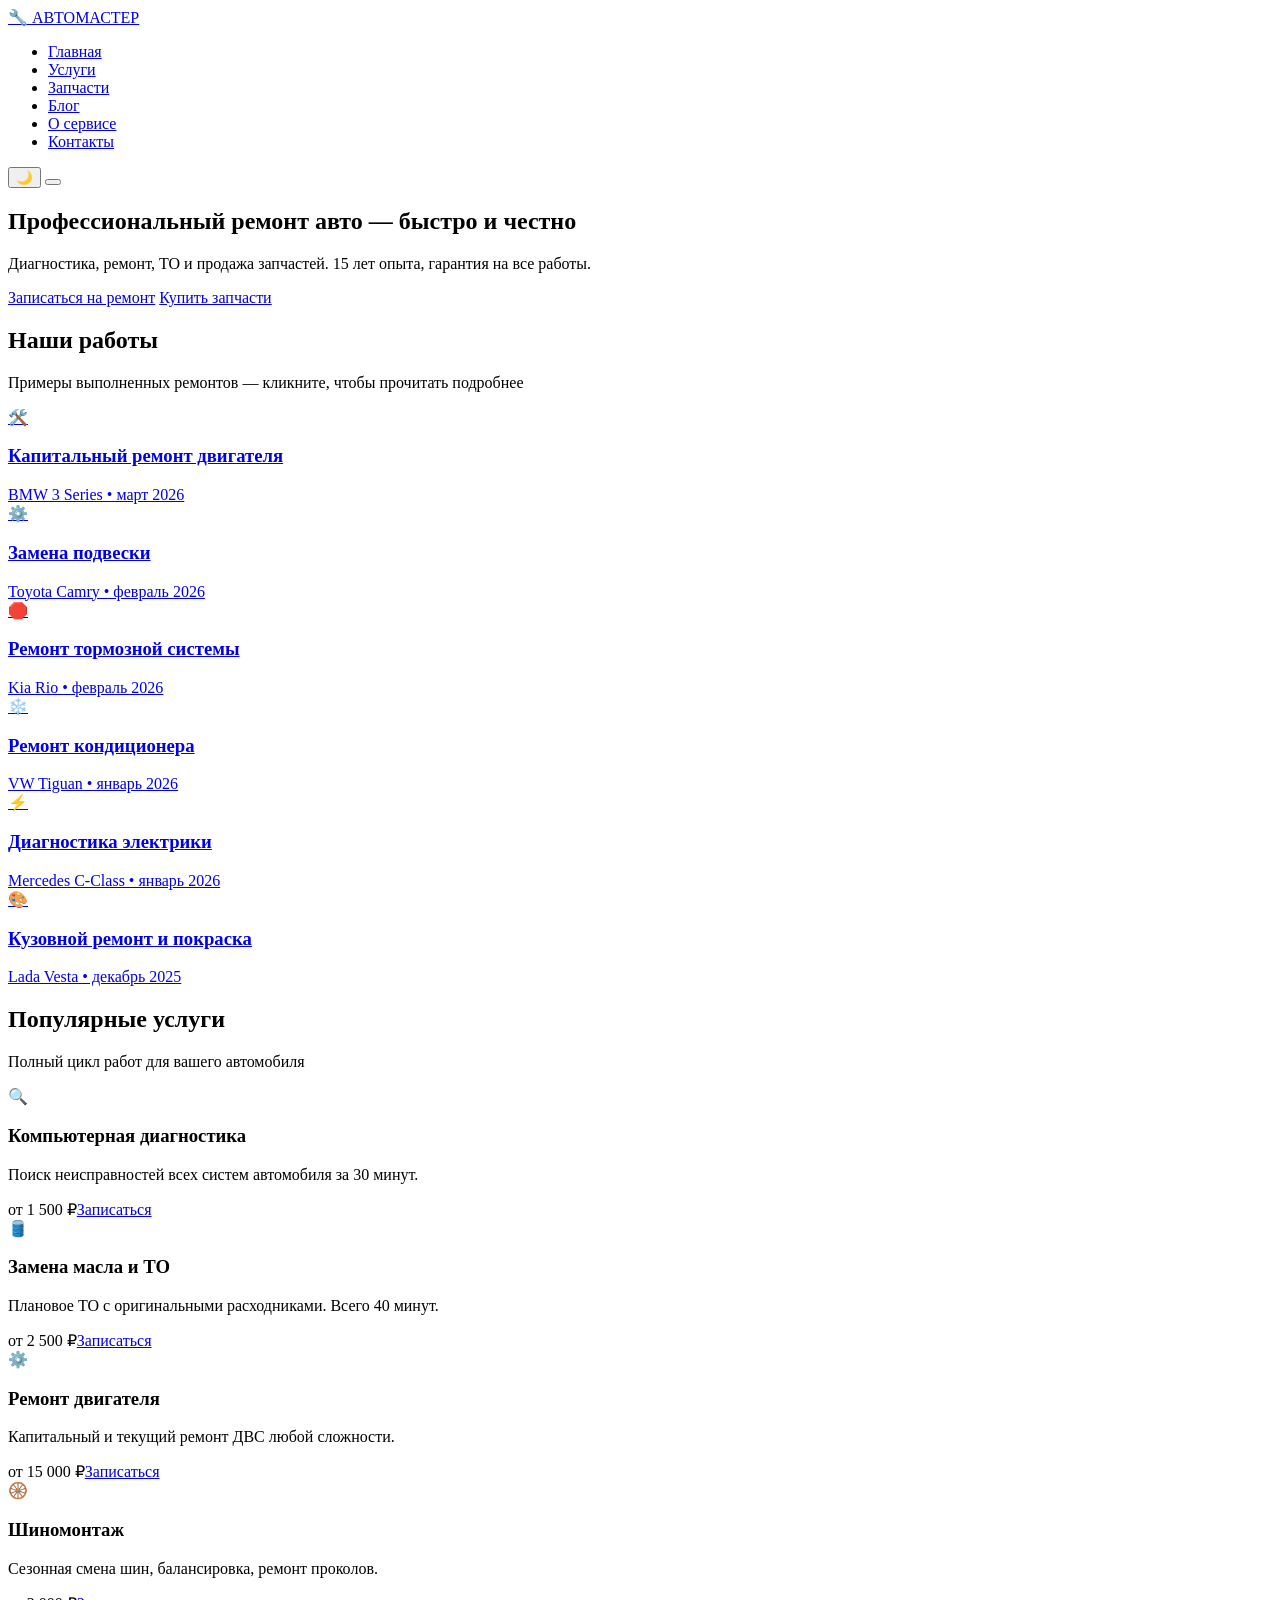
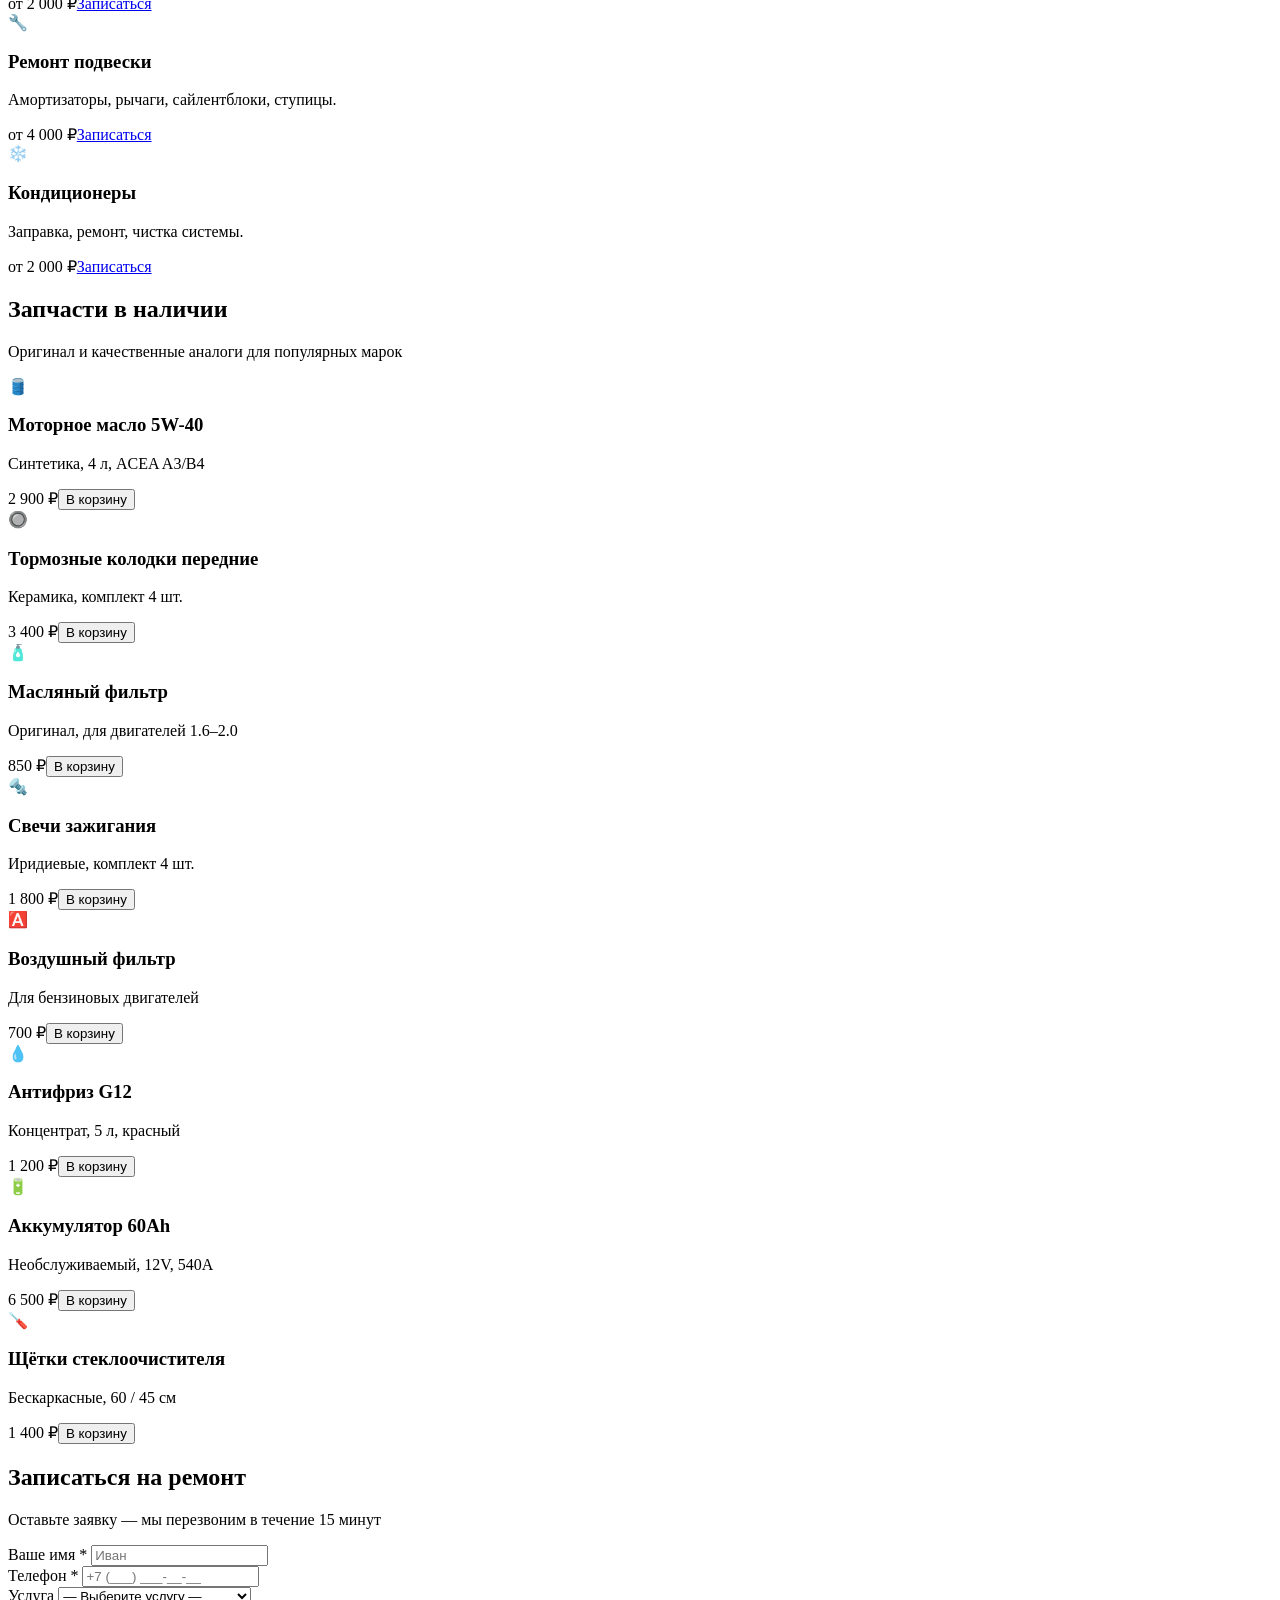
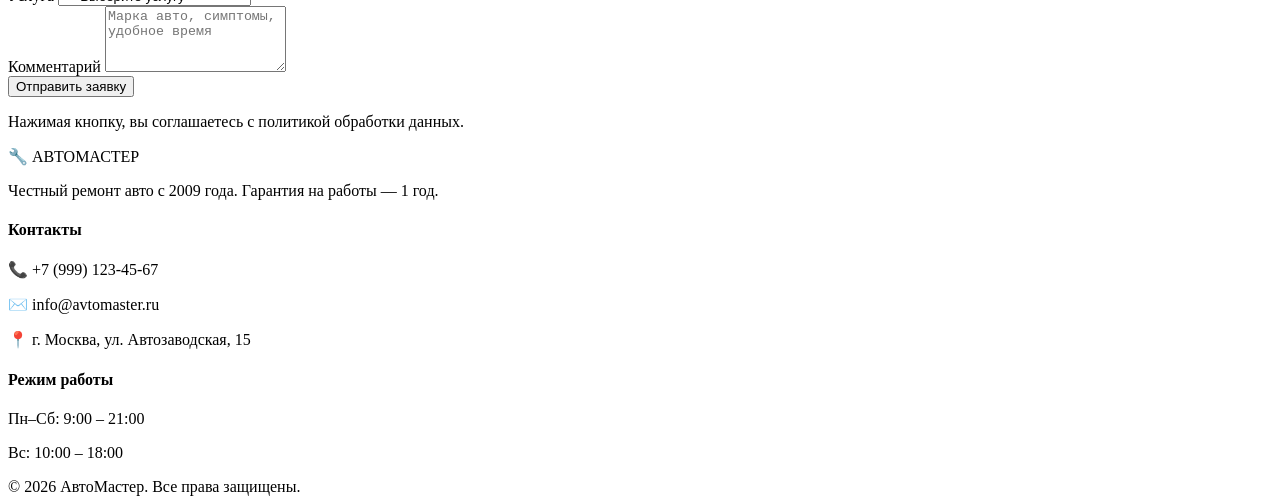
==== index.html @ fc041d82 "Update index.html" ====
<!DOCTYPE html>
<html lang="ru" data-theme="dark">
<head>
  <meta charset="UTF-8">
  <meta name="viewport" content="width=device-width, initial-scale=1.0">
  <title>АвтоМастер — ремонт, запчасти, знания</title>
  <link rel="preconnect" href="https://fonts.googleapis.com">
  <link rel="preconnect" href="https://fonts.gstatic.com" crossorigin>
  <link href="https://fonts.googleapis.com/css2?family=Manrope:wght@400;500;600;700;800&display=swap" rel="stylesheet">
  <link rel="stylesheet" href="css/style.css">
</head>
<body>

<header class="header">
  <nav class="nav container">
    <a href="index.html" class="logo">🔧 АВТО<span>МАСТЕР</span></a>
    <ul class="nav-menu" id="navMenu">
      <li><a href="index.html" class="nav-link active">Главная</a></li>
      <li><a href="#services" class="nav-link">Услуги</a></li>
      <li><a href="#products" class="nav-link">Запчасти</a></li>
      <li><a href="blog.html" class="nav-link">Блог</a></li>
      <li><a href="#about" class="nav-link">О сервисе</a></li>
      <li><a href="#booking" class="nav-link">Контакты</a></li>
    </ul>
    <div class="nav-actions">
      <button class="theme-toggle" id="themeToggle" aria-label="Переключить тему">
        <span class="theme-icon">🌙</span>
      </button>
      <button class="burger" id="burger" aria-label="Меню">
        <span></span><span></span><span></span>
      </button>
    </div>
  </nav>
</header>

<main>

  <section class="hero">
    <div class="hero-bg"></div>
    <div class="container hero-content">
      <h1>Профессиональный ремонт авто — <span>быстро и честно</span></h1>
      <p>Диагностика, ремонт, ТО и продажа запчастей. 15 лет опыта, гарантия на все работы.</p>
      <div class="hero-buttons">
        <a href="#booking" class="btn btn-primary">Записаться на ремонт</a>
        <a href="#products" class="btn btn-outline">Купить запчасти</a>
      </div>
    </div>
  </section>

  <section class="section" id="works">
    <div class="container">
      <h2 class="section-title">Наши работы</h2>
      <p class="section-sub">Примеры выполненных ремонтов — кликните, чтобы прочитать подробнее</p>
      <div class="grid grid-works">
        <a href="blog.html#work-1" class="work-card">
          <div class="img-placeholder">🛠️</div>
          <div class="work-caption"><h3>Капитальный ремонт двигателя</h3><span>BMW 3 Series • март 2026</span></div>
        </a>
        <a href="blog.html#work-2" class="work-card">
          <div class="img-placeholder">⚙️</div>
          <div class="work-caption"><h3>Замена подвески</h3><span>Toyota Camry • февраль 2026</span></div>
        </a>
        <a href="blog.html#work-3" class="work-card">
          <div class="img-placeholder">🛑</div>
          <div class="work-caption"><h3>Ремонт тормозной системы</h3><span>Kia Rio • февраль 2026</span></div>
        </a>
        <a href="blog.html#work-4" class="work-card">
          <div class="img-placeholder">❄️</div>
          <div class="work-caption"><h3>Ремонт кондиционера</h3><span>VW Tiguan • январь 2026</span></div>
        </a>
        <a href="blog.html#work-5" class="work-card">
          <div class="img-placeholder">⚡</div>
          <div class="work-caption"><h3>Диагностика электрики</h3><span>Mercedes C-Class • январь 2026</span></div>
        </a>
        <a href="blog.html#work-6" class="work-card">
          <div class="img-placeholder">🎨</div>
          <div class="work-caption"><h3>Кузовной ремонт и покраска</h3><span>Lada Vesta • декабрь 2025</span></div>
        </a>
      </div>
    </div>
  </section>

  <section class="section section-alt" id="services">
    <div class="container">
      <h2 class="section-title">Популярные услуги</h2>
      <p class="section-sub">Полный цикл работ для вашего автомобиля</p>
      <div class="grid grid-services">
        <div class="service-card">
          <div class="img-placeholder small">🔍</div>
          <h3>Компьютерная диагностика</h3>
          <p>Поиск неисправностей всех систем автомобиля за 30 минут.</p>
          <div class="service-footer"><span class="price">от 1 500 ₽</span><a href="#booking" class="btn btn-small">Записаться</a></div>
        </div>
        <div class="service-card">
          <div class="img-placeholder small">🛢️</div>
          <h3>Замена масла и ТО</h3>
          <p>Плановое ТО с оригинальными расходниками. Всего 40 минут.</p>
          <div class="service-footer"><span class="price">от 2 500 ₽</span><a href="#booking" class="btn btn-small">Записаться</a></div>
        </div>
        <div class="service-card">
          <div class="img-placeholder small">⚙️</div>
          <h3>Ремонт двигателя</h3>
          <p>Капитальный и текущий ремонт ДВС любой сложности.</p>
          <div class="service-footer"><span class="price">от 15 000 ₽</span><a href="#booking" class="btn btn-small">Записаться</a></div>
        </div>
        <div class="service-card">
          <div class="img-placeholder small">🛞</div>
          <h3>Шиномонтаж</h3>
          <p>Сезонная смена шин, балансировка, ремонт проколов.</p>
          <div class="service-footer"><span class="price">от 2 000 ₽</span><a href="#booking" class="btn btn-small">Записаться</a></div>
        </div>
        <div class="service-card">
          <div class="img-placeholder small">🔧</div>
          <h3>Ремонт подвески</h3>
          <p>Амортизаторы, рычаги, сайлентблоки, ступицы.</p>
          <div class="service-footer"><span class="price">от 4 000 ₽</span><a href="#booking" class="btn btn-small">Записаться</a></div>
        </div>
        <div class="service-card">
          <div class="img-placeholder small">❄️</div>
          <h3>Кондиционеры</h3>
          <p>Заправка, ремонт, чистка системы.</p>
          <div class="service-footer"><span class="price">от 2 000 ₽</span><a href="#booking" class="btn btn-small">Записаться</a></div>
        </div>
      </div>
    </div>
  </section>

  <section class="section" id="products">
    <div class="container">
      <h2 class="section-title">Запчасти в наличии</h2>
      <p class="section-sub">Оригинал и качественные аналоги для популярных марок</p>
      <div class="grid grid-products">
        <div class="product-card">
          <div class="img-placeholder">🛢️</div>
          <div class="product-body">
            <h3>Моторное масло 5W-40</h3>
            <p class="product-desc">Синтетика, 4 л, ACEA A3/B4</p>
            <div class="product-footer"><span class="price">2 900 ₽</span><button class="btn btn-small js-add-to-cart">В корзину</button></div>
          </div>
        </div>
        <div class="product-card">
          <div class="img-placeholder">🔘</div>
          <div class="product-body">
            <h3>Тормозные колодки передние</h3>
            <p class="product-desc">Керамика, комплект 4 шт.</p>
            <div class="product-footer"><span class="price">3 400 ₽</span><button class="btn btn-small js-add-to-cart">В корзину</button></div>
          </div>
        </div>
        <div class="product-card">
          <div class="img-placeholder">🧴</div>
          <div class="product-body">
            <h3>Масляный фильтр</h3>
            <p class="product-desc">Оригинал, для двигателей 1.6–2.0</p>
            <div class="product-footer"><span class="price">850 ₽</span><button class="btn btn-small js-add-to-cart">В корзину</button></div>
          </div>
        </div>
        <div class="product-card">
          <div class="img-placeholder">🔩</div>
          <div class="product-body">
            <h3>Свечи зажигания</h3>
            <p class="product-desc">Иридиевые, комплект 4 шт.</p>
            <div class="product-footer"><span class="price">1 800 ₽</span><button class="btn btn-small js-add-to-cart">В корзину</button></div>
          </div>
        </div>
        <div class="product-card">
          <div class="img-placeholder">🅰️</div>
          <div class="product-body">
            <h3>Воздушный фильтр</h3>
            <p class="product-desc">Для бензиновых двигателей</p>
            <div class="product-footer"><span class="price">700 ₽</span><button class="btn btn-small js-add-to-cart">В корзину</button></div>
          </div>
        </div>
        <div class="product-card">
          <div class="img-placeholder">💧</div>
          <div class="product-body">
            <h3>Антифриз G12</h3>
            <p class="product-desc">Концентрат, 5 л, красный</p>
            <div class="product-footer"><span class="price">1 200 ₽</span><button class="btn btn-small js-add-to-cart">В корзину</button></div>
          </div>
        </div>
        <div class="product-card">
          <div class="img-placeholder">🔋</div>
          <div class="product-body">
            <h3>Аккумулятор 60Ah</h3>
            <p class="product-desc">Необслуживаемый, 12V, 540A</p>
            <div class="product-footer"><span class="price">6 500 ₽</span><button class="btn btn-small js-add-to-cart">В корзину</button></div>
          </div>
        </div>
        <div class="product-card">
          <div class="img-placeholder">🪛</div>
          <div class="product-body">
            <h3>Щётки стеклоочистителя</h3>
            <p class="product-desc">Бескаркасные, 60 / 45 см</p>
            <div class="product-footer"><span class="price">1 400 ₽</span><button class="btn btn-small js-add-to-cart">В корзину</button></div>
          </div>
        </div>
      </div>
    </div>
  </section>

  <section class="section section-alt" id="booking">
    <div class="container container-narrow">
      <h2 class="section-title">Записаться на ремонт</h2>
      <p class="section-sub">Оставьте заявку — мы перезвоним в течение 15 минут</p>
      <form class="contact-form" id="bookingForm" novalidate>
        <div class="form-row">
          <div class="form-group">
            <label for="name">Ваше имя *</label>
            <input type="text" id="name" name="name" placeholder="Иван" required>
          </div>
          <div class="form-group">
            <label for="phone">Телефон *</label>
            <input type="tel" id="phone" name="phone" placeholder="+7 (___) ___-__-__" required>
          </div>
        </div>
        <div class="form-group">
          <label for="service">Услуга</label>
          <select id="service" name="service">
            <option value="">— Выберите услугу —</option>
            <option>Компьютерная диагностика</option>
            <option>Замена масла и ТО</option>
            <option>Ремонт двигателя</option>
            <option>Ремонт подвески</option>
            <option>Шиномонтаж</option>
            <option>Другое</option>
          </select>
        </div>
        <div class="form-group">
          <label for="comment">Комментарий</label>
          <textarea id="comment" name="comment" rows="4" placeholder="Марка авто, симптомы, удобное время"></textarea>
        </div>
        <button type="submit" class="btn btn-primary btn-block">Отправить заявку</button>
        <p class="form-note">Нажимая кнопку, вы соглашаетесь с политикой обработки данных.</p>
      </form>
    </div>
  </section>

</main>

<footer class="footer">
  <div class="container footer-grid">
    <div>
      <div class="logo">🔧 АВТО<span>МАСТЕР</span></div>
      <p class="footer-text">Честный ремонт авто с 2009 года. Гарантия на работы — 1 год.</p>
    </div>
    <div>
      <h4>Контакты</h4>
      <p>📞 +7 (999) 123-45-67</p>
      <p>✉️ info@avtomaster.ru</p>
      <p>📍 г. Москва, ул. Автозаводская, 15</p>
    </div>
    <div>
      <h4>Режим работы</h4>
      <p>Пн–Сб: 9:00 – 21:00</p>
      <p>Вс: 10:00 – 18:00</p>
    </div>
  </div>
  <div class="footer-bottom">© 2026 АвтоМастер. Все права защищены.</div>
</footer>

<script src="js/script.js"></script>
</body>
</html>
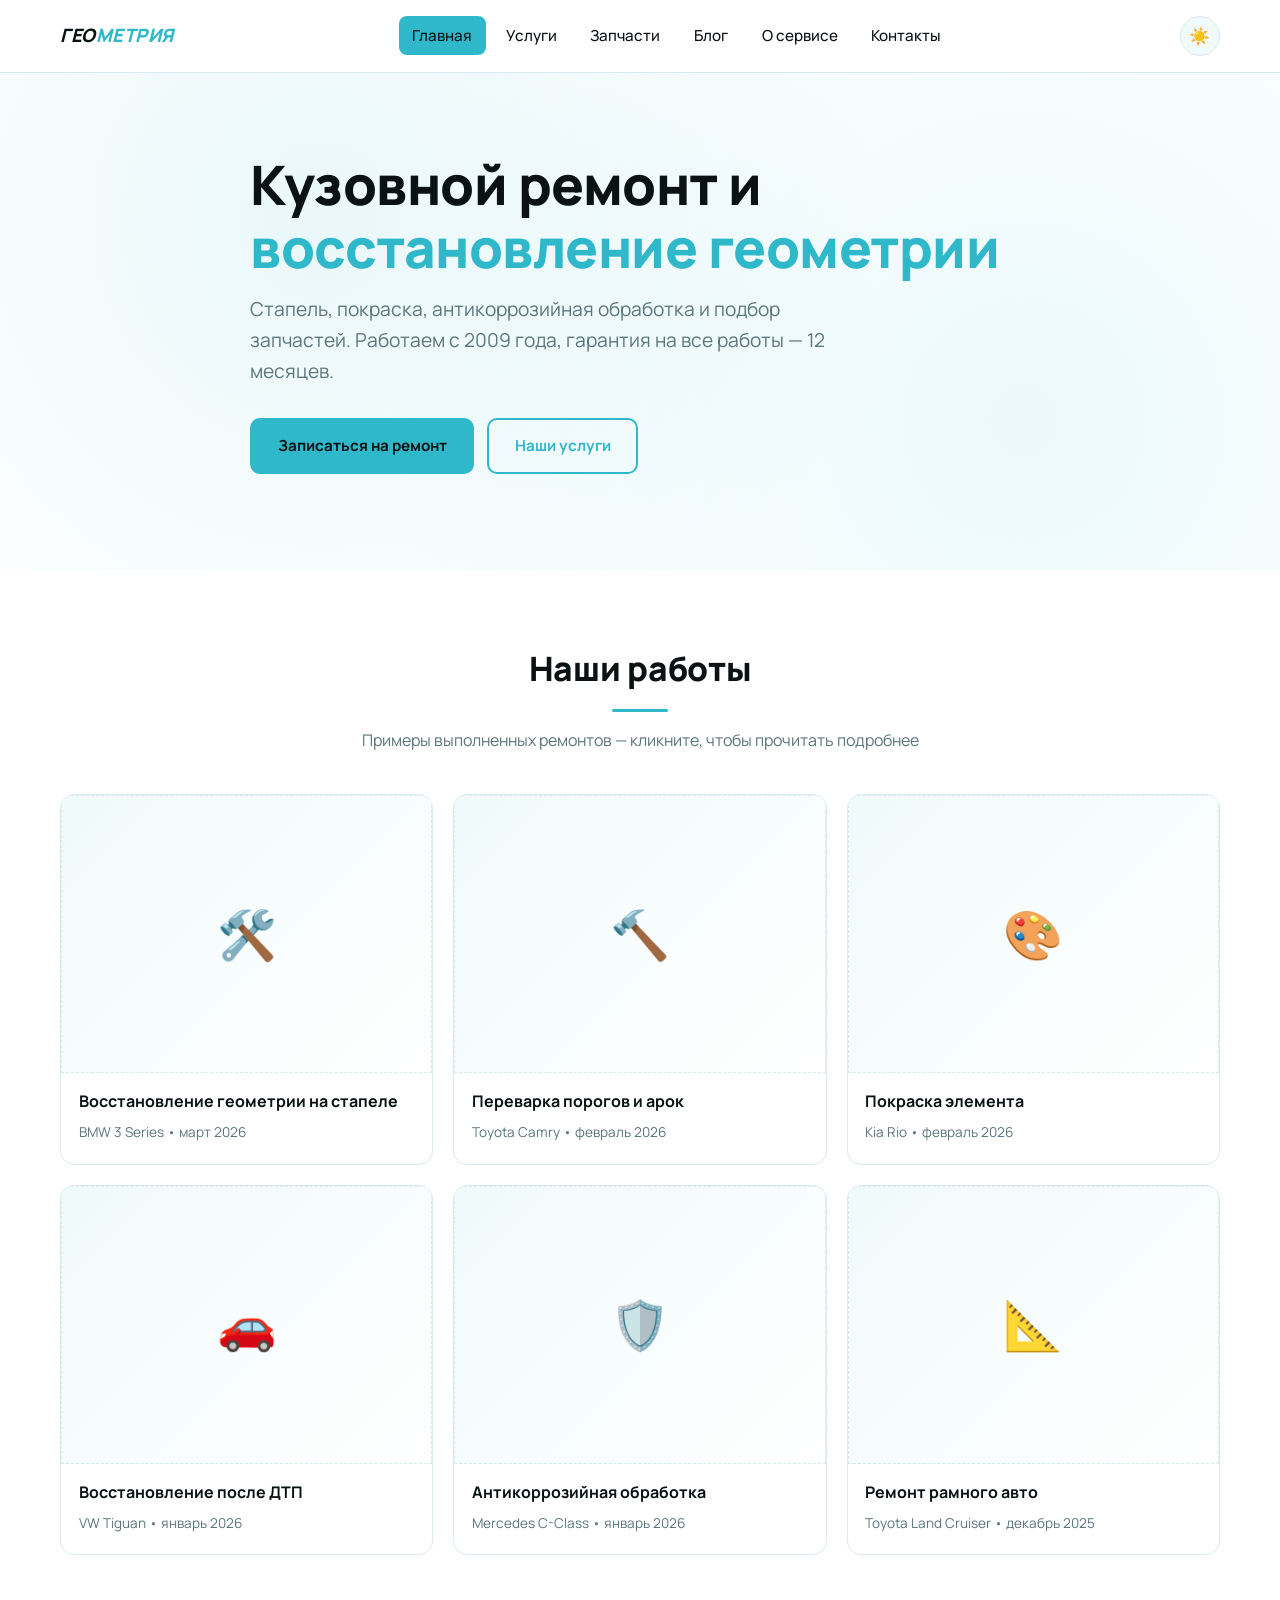
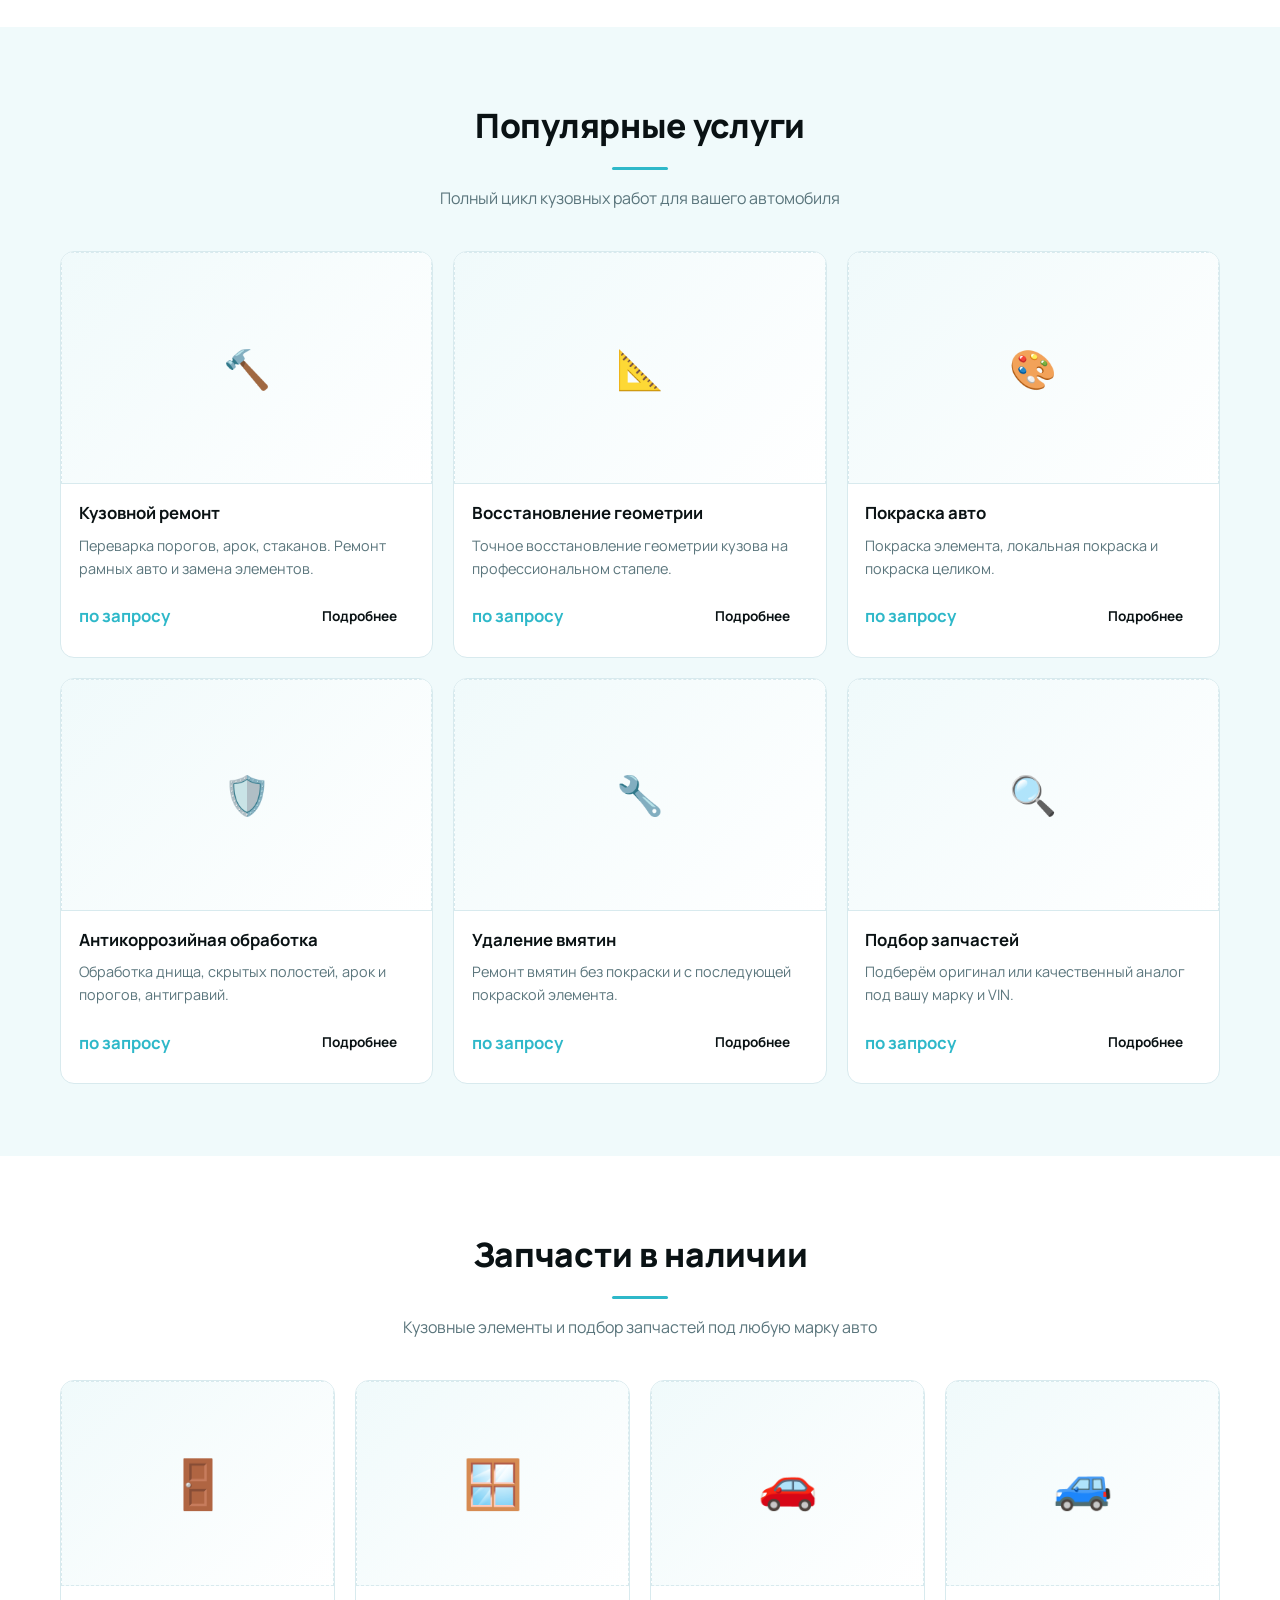
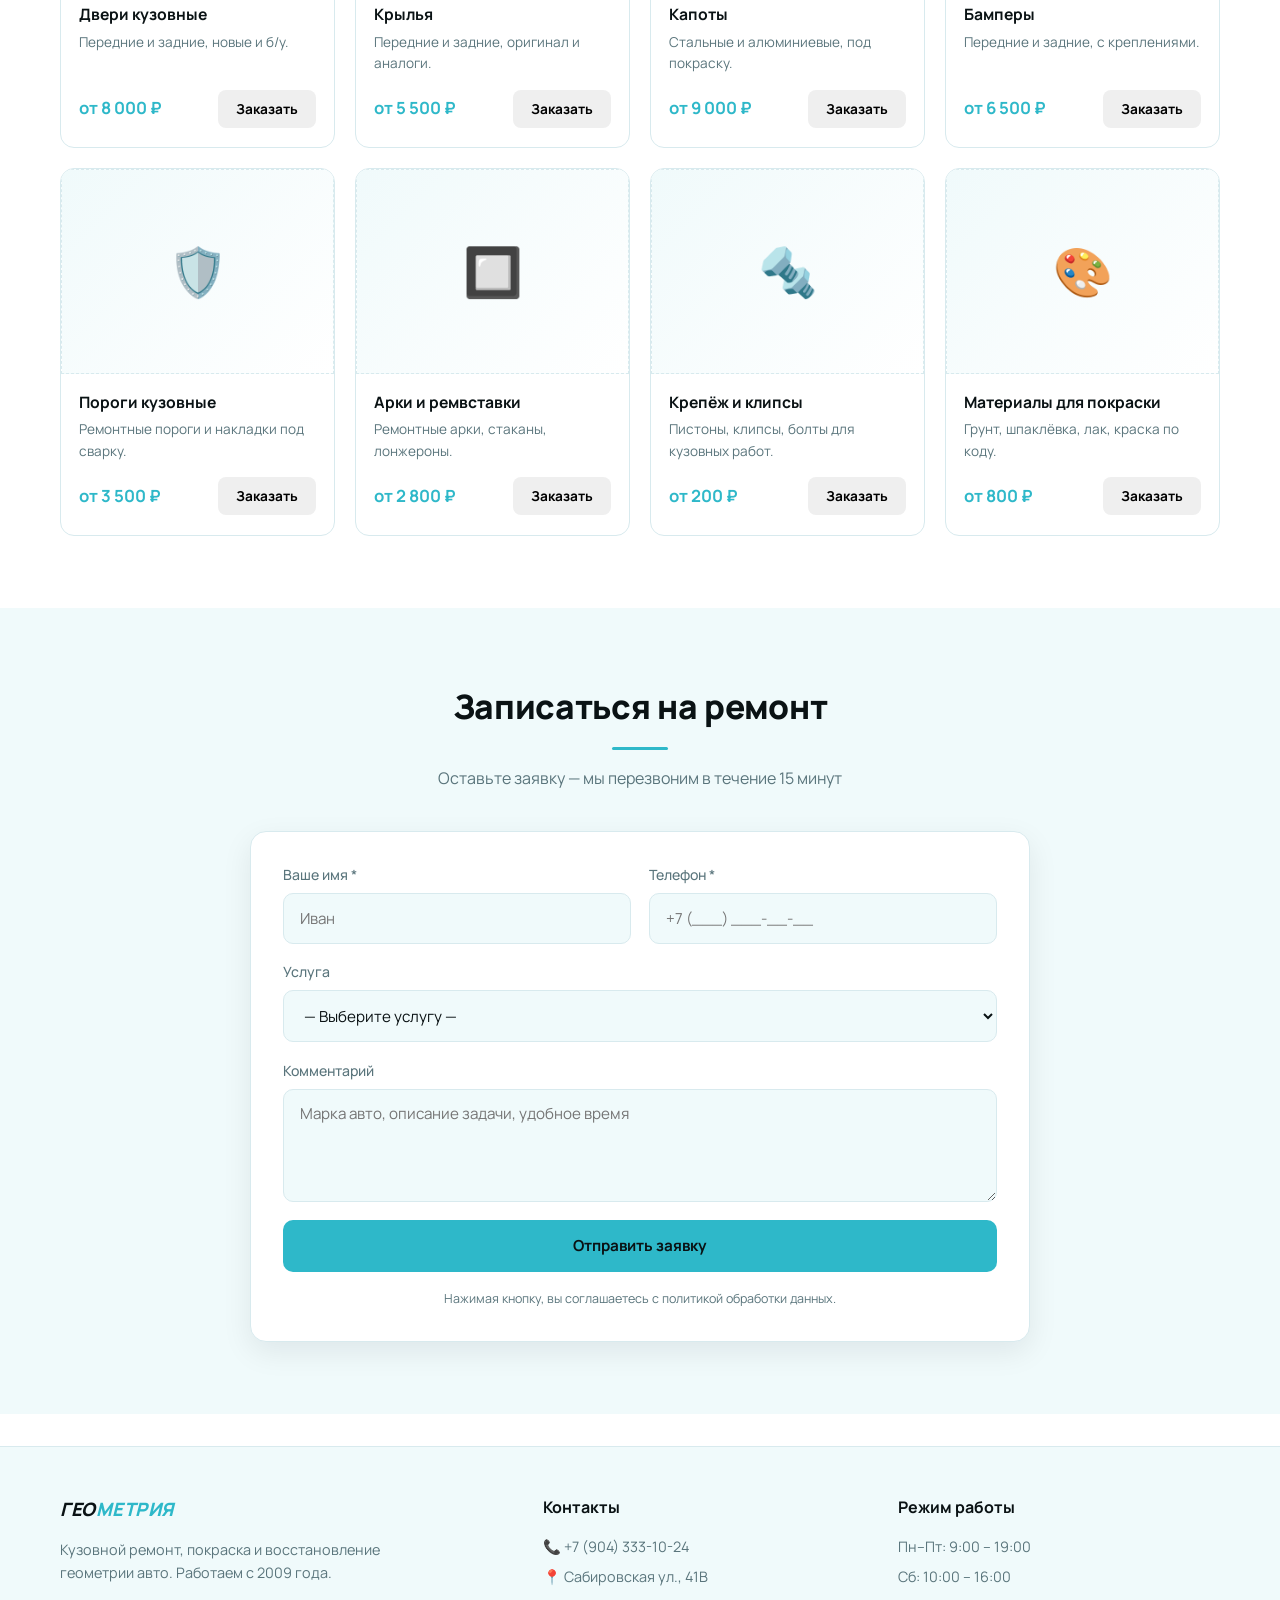
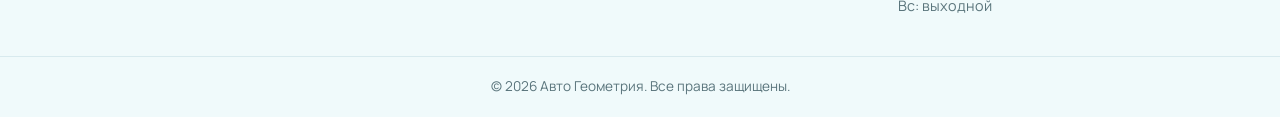
==== commit 8e8284a2: "Update index.html" ====
--- a/index.html
+++ b/index.html
@@ -1,34 +1,30 @@
 <!DOCTYPE html>
 <html lang="ru" data-theme="dark">
 <head>
-  <meta charset="UTF-8">
-  <meta name="viewport" content="width=device-width, initial-scale=1.0">
-  <title>АвтоМастер — ремонт, запчасти, знания</title>
-  <link rel="preconnect" href="https://fonts.googleapis.com">
-  <link rel="preconnect" href="https://fonts.gstatic.com" crossorigin>
-  <link href="https://fonts.googleapis.com/css2?family=Manrope:wght@400;500;600;700;800&display=swap" rel="stylesheet">
-  <link rel="stylesheet" href="css/style.css">
+<meta charset="UTF-8">
+<meta name="viewport" content="width=device-width, initial-scale=1.0">
+<title>Авто Геометрия — кузовной ремонт и покраска авто</title>
+<link rel="preconnect" href="https://fonts.googleapis.com">
+<link rel="preconnect" href="https://fonts.gstatic.com" crossorigin>
+<link href="https://fonts.googleapis.com/css2?family=Manrope:wght@400;500;600;700;800&display=swap" rel="stylesheet">
+<link rel="stylesheet" href="css/style.css">
 </head>
 <body>
 
 <header class="header">
   <nav class="nav container">
-    <a href="index.html" class="logo">🔧 АВТО<span>МАСТЕР</span></a>
+    <a href="index.html" class="logo">ГЕО<span>МЕТРИЯ</span></a>
     <ul class="nav-menu" id="navMenu">
       <li><a href="index.html" class="nav-link active">Главная</a></li>
-      <li><a href="#services" class="nav-link">Услуги</a></li>
-      <li><a href="#products" class="nav-link">Запчасти</a></li>
+      <li><a href="services.html" class="nav-link">Услуги</a></li>
+      <li><a href="parts.html" class="nav-link">Запчасти</a></li>
       <li><a href="blog.html" class="nav-link">Блог</a></li>
-      <li><a href="#about" class="nav-link">О сервисе</a></li>
-      <li><a href="#booking" class="nav-link">Контакты</a></li>
+      <li><a href="about.html" class="nav-link">О сервисе</a></li>
+      <li><a href="contacts.html" class="nav-link">Контакты</a></li>
     </ul>
     <div class="nav-actions">
-      <button class="theme-toggle" id="themeToggle" aria-label="Переключить тему">
-        <span class="theme-icon">🌙</span>
-      </button>
-      <button class="burger" id="burger" aria-label="Меню">
-        <span></span><span></span><span></span>
-      </button>
+      <button class="theme-toggle" id="themeToggle" aria-label="Переключить тему"><span class="theme-icon">🌙</span></button>
+      <button class="burger" id="burger" aria-label="Меню"><span></span><span></span><span></span></button>
     </div>
   </nav>
 </header>
@@ -38,11 +34,11 @@
   <section class="hero">
     <div class="hero-bg"></div>
     <div class="container hero-content">
-      <h1>Профессиональный ремонт авто — <span>быстро и честно</span></h1>
-      <p>Диагностика, ремонт, ТО и продажа запчастей. 15 лет опыта, гарантия на все работы.</p>
+      <h1>Кузовной ремонт и <span>восстановление геометрии</span></h1>
+      <p>Стапель, покраска, антикоррозийная обработка и подбор запчастей. Работаем с 2009 года, гарантия на все работы — 12 месяцев.</p>
       <div class="hero-buttons">
-        <a href="#booking" class="btn btn-primary">Записаться на ремонт</a>
-        <a href="#products" class="btn btn-outline">Купить запчасти</a>
+        <a href="contacts.html" class="btn btn-primary">Записаться на ремонт</a>
+        <a href="services.html" class="btn btn-outline">Наши услуги</a>
       </div>
     </div>
   </section>
@@ -54,27 +50,27 @@
       <div class="grid grid-works">
         <a href="blog.html#work-1" class="work-card">
           <div class="img-placeholder">🛠️</div>
-          <div class="work-caption"><h3>Капитальный ремонт двигателя</h3><span>BMW 3 Series • март 2026</span></div>
+          <div class="work-caption"><h3>Восстановление геометрии на стапеле</h3><span>BMW 3 Series • март 2026</span></div>
         </a>
         <a href="blog.html#work-2" class="work-card">
-          <div class="img-placeholder">⚙️</div>
-          <div class="work-caption"><h3>Замена подвески</h3><span>Toyota Camry • февраль 2026</span></div>
+          <div class="img-placeholder">🔨</div>
+          <div class="work-caption"><h3>Переварка порогов и арок</h3><span>Toyota Camry • февраль 2026</span></div>
         </a>
         <a href="blog.html#work-3" class="work-card">
-          <div class="img-placeholder">🛑</div>
-          <div class="work-caption"><h3>Ремонт тормозной системы</h3><span>Kia Rio • февраль 2026</span></div>
+          <div class="img-placeholder">🎨</div>
+          <div class="work-caption"><h3>Покраска элемента</h3><span>Kia Rio • февраль 2026</span></div>
         </a>
         <a href="blog.html#work-4" class="work-card">
-          <div class="img-placeholder">❄️</div>
-          <div class="work-caption"><h3>Ремонт кондиционера</h3><span>VW Tiguan • январь 2026</span></div>
+          <div class="img-placeholder">🚗</div>
+          <div class="work-caption"><h3>Восстановление после ДТП</h3><span>VW Tiguan • январь 2026</span></div>
         </a>
         <a href="blog.html#work-5" class="work-card">
-          <div class="img-placeholder">⚡</div>
-          <div class="work-caption"><h3>Диагностика электрики</h3><span>Mercedes C-Class • январь 2026</span></div>
+          <div class="img-placeholder">🛡️</div>
+          <div class="work-caption"><h3>Антикоррозийная обработка</h3><span>Mercedes C-Class • январь 2026</span></div>
         </a>
         <a href="blog.html#work-6" class="work-card">
-          <div class="img-placeholder">🎨</div>
-          <div class="work-caption"><h3>Кузовной ремонт и покраска</h3><span>Lada Vesta • декабрь 2025</span></div>
+          <div class="img-placeholder">📐</div>
+          <div class="work-caption"><h3>Ремонт рамного авто</h3><span>Toyota Land Cruiser • декабрь 2025</span></div>
         </a>
       </div>
     </div>
@@ -83,43 +79,43 @@
   <section class="section section-alt" id="services">
     <div class="container">
       <h2 class="section-title">Популярные услуги</h2>
-      <p class="section-sub">Полный цикл работ для вашего автомобиля</p>
+      <p class="section-sub">Полный цикл кузовных работ для вашего автомобиля</p>
       <div class="grid grid-services">
         <div class="service-card">
+          <div class="img-placeholder small">🔨</div>
+          <h3>Кузовной ремонт</h3>
+          <p>Переварка порогов, арок, стаканов. Ремонт рамных авто и замена элементов.</p>
+          <div class="service-footer"><span class="price">по запросу</span><a href="services.html" class="btn btn-small">Подробнее</a></div>
+        </div>
+        <div class="service-card">
+          <div class="img-placeholder small">📐</div>
+          <h3>Восстановление геометрии</h3>
+          <p>Точное восстановление геометрии кузова на профессиональном стапеле.</p>
+          <div class="service-footer"><span class="price">по запросу</span><a href="services.html" class="btn btn-small">Подробнее</a></div>
+        </div>
+        <div class="service-card">
+          <div class="img-placeholder small">🎨</div>
+          <h3>Покраска авто</h3>
+          <p>Покраска элемента, локальная покраска и покраска целиком.</p>
+          <div class="service-footer"><span class="price">по запросу</span><a href="services.html" class="btn btn-small">Подробнее</a></div>
+        </div>
+        <div class="service-card">
+          <div class="img-placeholder small">🛡️</div>
+          <h3>Антикоррозийная обработка</h3>
+          <p>Обработка днища, скрытых полостей, арок и порогов, антигравий.</p>
+          <div class="service-footer"><span class="price">по запросу</span><a href="services.html" class="btn btn-small">Подробнее</a></div>
+        </div>
+        <div class="service-card">
+          <div class="img-placeholder small">🔧</div>
+          <h3>Удаление вмятин</h3>
+          <p>Ремонт вмятин без покраски и с последующей покраской элемента.</p>
+          <div class="service-footer"><span class="price">по запросу</span><a href="services.html" class="btn btn-small">Подробнее</a></div>
+        </div>
+        <div class="service-card">
           <div class="img-placeholder small">🔍</div>
-          <h3>Компьютерная диагностика</h3>
-          <p>Поиск неисправностей всех систем автомобиля за 30 минут.</p>
-          <div class="service-footer"><span class="price">от 1 500 ₽</span><a href="#booking" class="btn btn-small">Записаться</a></div>
-        </div>
-        <div class="service-card">
-          <div class="img-placeholder small">🛢️</div>
-          <h3>Замена масла и ТО</h3>
-          <p>Плановое ТО с оригинальными расходниками. Всего 40 минут.</p>
-          <div class="service-footer"><span class="price">от 2 500 ₽</span><a href="#booking" class="btn btn-small">Записаться</a></div>
-        </div>
-        <div class="service-card">
-          <div class="img-placeholder small">⚙️</div>
-          <h3>Ремонт двигателя</h3>
-          <p>Капитальный и текущий ремонт ДВС любой сложности.</p>
-          <div class="service-footer"><span class="price">от 15 000 ₽</span><a href="#booking" class="btn btn-small">Записаться</a></div>
-        </div>
-        <div class="service-card">
-          <div class="img-placeholder small">🛞</div>
-          <h3>Шиномонтаж</h3>
-          <p>Сезонная смена шин, балансировка, ремонт проколов.</p>
-          <div class="service-footer"><span class="price">от 2 000 ₽</span><a href="#booking" class="btn btn-small">Записаться</a></div>
-        </div>
-        <div class="service-card">
-          <div class="img-placeholder small">🔧</div>
-          <h3>Ремонт подвески</h3>
-          <p>Амортизаторы, рычаги, сайлентблоки, ступицы.</p>
-          <div class="service-footer"><span class="price">от 4 000 ₽</span><a href="#booking" class="btn btn-small">Записаться</a></div>
-        </div>
-        <div class="service-card">
-          <div class="img-placeholder small">❄️</div>
-          <h3>Кондиционеры</h3>
-          <p>Заправка, ремонт, чистка системы.</p>
-          <div class="service-footer"><span class="price">от 2 000 ₽</span><a href="#booking" class="btn btn-small">Записаться</a></div>
+          <h3>Подбор запчастей</h3>
+          <p>Подберём оригинал или качественный аналог под вашу марку и VIN.</p>
+          <div class="service-footer"><span class="price">по запросу</span><a href="parts.html" class="btn btn-small">Подробнее</a></div>
         </div>
       </div>
     </div>
@@ -128,70 +124,70 @@
   <section class="section" id="products">
     <div class="container">
       <h2 class="section-title">Запчасти в наличии</h2>
-      <p class="section-sub">Оригинал и качественные аналоги для популярных марок</p>
+      <p class="section-sub">Кузовные элементы и подбор запчастей под любую марку авто</p>
       <div class="grid grid-products">
         <div class="product-card">
-          <div class="img-placeholder">🛢️</div>
-          <div class="product-body">
-            <h3>Моторное масло 5W-40</h3>
-            <p class="product-desc">Синтетика, 4 л, ACEA A3/B4</p>
-            <div class="product-footer"><span class="price">2 900 ₽</span><button class="btn btn-small js-add-to-cart">В корзину</button></div>
-          </div>
-        </div>
-        <div class="product-card">
-          <div class="img-placeholder">🔘</div>
-          <div class="product-body">
-            <h3>Тормозные колодки передние</h3>
-            <p class="product-desc">Керамика, комплект 4 шт.</p>
-            <div class="product-footer"><span class="price">3 400 ₽</span><button class="btn btn-small js-add-to-cart">В корзину</button></div>
-          </div>
-        </div>
-        <div class="product-card">
-          <div class="img-placeholder">🧴</div>
-          <div class="product-body">
-            <h3>Масляный фильтр</h3>
-            <p class="product-desc">Оригинал, для двигателей 1.6–2.0</p>
-            <div class="product-footer"><span class="price">850 ₽</span><button class="btn btn-small js-add-to-cart">В корзину</button></div>
+          <div class="img-placeholder">🚪</div>
+          <div class="product-body">
+            <h3>Двери кузовные</h3>
+            <p class="product-desc">Передние и задние, новые и б/у.</p>
+            <div class="product-footer"><span class="price">от 8 000 ₽</span><button class="btn btn-small js-add-to-cart">Заказать</button></div>
+          </div>
+        </div>
+        <div class="product-card">
+          <div class="img-placeholder">🪟</div>
+          <div class="product-body">
+            <h3>Крылья</h3>
+            <p class="product-desc">Передние и задние, оригинал и аналоги.</p>
+            <div class="product-footer"><span class="price">от 5 500 ₽</span><button class="btn btn-small js-add-to-cart">Заказать</button></div>
+          </div>
+        </div>
+        <div class="product-card">
+          <div class="img-placeholder">🚗</div>
+          <div class="product-body">
+            <h3>Капоты</h3>
+            <p class="product-desc">Стальные и алюминиевые, под покраску.</p>
+            <div class="product-footer"><span class="price">от 9 000 ₽</span><button class="btn btn-small js-add-to-cart">Заказать</button></div>
+          </div>
+        </div>
+        <div class="product-card">
+          <div class="img-placeholder">🚙</div>
+          <div class="product-body">
+            <h3>Бамперы</h3>
+            <p class="product-desc">Передние и задние, с креплениями.</p>
+            <div class="product-footer"><span class="price">от 6 500 ₽</span><button class="btn btn-small js-add-to-cart">Заказать</button></div>
+          </div>
+        </div>
+        <div class="product-card">
+          <div class="img-placeholder">🛡️</div>
+          <div class="product-body">
+            <h3>Пороги кузовные</h3>
+            <p class="product-desc">Ремонтные пороги и накладки под сварку.</p>
+            <div class="product-footer"><span class="price">от 3 500 ₽</span><button class="btn btn-small js-add-to-cart">Заказать</button></div>
+          </div>
+        </div>
+        <div class="product-card">
+          <div class="img-placeholder">🔲</div>
+          <div class="product-body">
+            <h3>Арки и ремвставки</h3>
+            <p class="product-desc">Ремонтные арки, стаканы, лонжероны.</p>
+            <div class="product-footer"><span class="price">от 2 800 ₽</span><button class="btn btn-small js-add-to-cart">Заказать</button></div>
           </div>
         </div>
         <div class="product-card">
           <div class="img-placeholder">🔩</div>
           <div class="product-body">
-            <h3>Свечи зажигания</h3>
-            <p class="product-desc">Иридиевые, комплект 4 шт.</p>
-            <div class="product-footer"><span class="price">1 800 ₽</span><button class="btn btn-small js-add-to-cart">В корзину</button></div>
-          </div>
-        </div>
-        <div class="product-card">
-          <div class="img-placeholder">🅰️</div>
-          <div class="product-body">
-            <h3>Воздушный фильтр</h3>
-            <p class="product-desc">Для бензиновых двигателей</p>
-            <div class="product-footer"><span class="price">700 ₽</span><button class="btn btn-small js-add-to-cart">В корзину</button></div>
-          </div>
-        </div>
-        <div class="product-card">
-          <div class="img-placeholder">💧</div>
-          <div class="product-body">
-            <h3>Антифриз G12</h3>
-            <p class="product-desc">Концентрат, 5 л, красный</p>
-            <div class="product-footer"><span class="price">1 200 ₽</span><button class="btn btn-small js-add-to-cart">В корзину</button></div>
-          </div>
-        </div>
-        <div class="product-card">
-          <div class="img-placeholder">🔋</div>
-          <div class="product-body">
-            <h3>Аккумулятор 60Ah</h3>
-            <p class="product-desc">Необслуживаемый, 12V, 540A</p>
-            <div class="product-footer"><span class="price">6 500 ₽</span><button class="btn btn-small js-add-to-cart">В корзину</button></div>
-          </div>
-        </div>
-        <div class="product-card">
-          <div class="img-placeholder">🪛</div>
-          <div class="product-body">
-            <h3>Щётки стеклоочистителя</h3>
-            <p class="product-desc">Бескаркасные, 60 / 45 см</p>
-            <div class="product-footer"><span class="price">1 400 ₽</span><button class="btn btn-small js-add-to-cart">В корзину</button></div>
+            <h3>Крепёж и клипсы</h3>
+            <p class="product-desc">Пистоны, клипсы, болты для кузовных работ.</p>
+            <div class="product-footer"><span class="price">от 200 ₽</span><button class="btn btn-small js-add-to-cart">Заказать</button></div>
+          </div>
+        </div>
+        <div class="product-card">
+          <div class="img-placeholder">🎨</div>
+          <div class="product-body">
+            <h3>Материалы для покраски</h3>
+            <p class="product-desc">Грунт, шпаклёвка, лак, краска по коду.</p>
+            <div class="product-footer"><span class="price">от 800 ₽</span><button class="btn btn-small js-add-to-cart">Заказать</button></div>
           </div>
         </div>
       </div>
@@ -217,17 +213,18 @@
           <label for="service">Услуга</label>
           <select id="service" name="service">
             <option value="">— Выберите услугу —</option>
-            <option>Компьютерная диагностика</option>
-            <option>Замена масла и ТО</option>
-            <option>Ремонт двигателя</option>
-            <option>Ремонт подвески</option>
-            <option>Шиномонтаж</option>
+            <option>Кузовной ремонт</option>
+            <option>Восстановление геометрии</option>
+            <option>Покраска авто</option>
+            <option>Антикоррозийная обработка</option>
+            <option>Удаление вмятин</option>
+            <option>Подбор запчастей</option>
             <option>Другое</option>
           </select>
         </div>
         <div class="form-group">
           <label for="comment">Комментарий</label>
-          <textarea id="comment" name="comment" rows="4" placeholder="Марка авто, симптомы, удобное время"></textarea>
+          <textarea id="comment" name="comment" rows="4" placeholder="Марка авто, описание задачи, удобное время"></textarea>
         </div>
         <button type="submit" class="btn btn-primary btn-block">Отправить заявку</button>
         <p class="form-note">Нажимая кнопку, вы соглашаетесь с политикой обработки данных.</p>
@@ -240,22 +237,22 @@
 <footer class="footer">
   <div class="container footer-grid">
     <div>
-      <div class="logo">🔧 АВТО<span>МАСТЕР</span></div>
-      <p class="footer-text">Честный ремонт авто с 2009 года. Гарантия на работы — 1 год.</p>
+      <div class="logo">ГЕО<span>МЕТРИЯ</span></div>
+      <p class="footer-text">Кузовной ремонт, покраска и восстановление геометрии авто. Работаем с 2009 года.</p>
     </div>
     <div>
       <h4>Контакты</h4>
-      <p>📞 +7 (999) 123-45-67</p>
-      <p>✉️ info@avtomaster.ru</p>
-      <p>📍 г. Москва, ул. Автозаводская, 15</p>
+      <p>📞 <a href="tel:+79043331024">+7 (904) 333-10-24</a></p>
+      <p>📍 Сабировская ул., 41В</p>
     </div>
     <div>
       <h4>Режим работы</h4>
-      <p>Пн–Сб: 9:00 – 21:00</p>
-      <p>Вс: 10:00 – 18:00</p>
+      <p>Пн–Пт: 9:00 – 19:00</p>
+      <p>Сб: 10:00 – 16:00</p>
+      <p>Вс: выходной</p>
     </div>
   </div>
-  <div class="footer-bottom">© 2026 АвтоМастер. Все права защищены.</div>
+  <div class="footer-bottom">© 2026 Авто Геометрия. Все права защищены.</div>
 </footer>
 
 <script src="js/script.js"></script>
--- a/css/style.css
+++ b/css/style.css
@@ -0,0 +1,352 @@
+/* ===== ПЕРЕМЕННЫЕ ТЕМ ===== */
+:root[data-theme="dark"] {
+  --bg: #0a1214;
+  --bg-alt: #101a1d;
+  --card: #152024;
+  --border: #1f2e33;
+  --text: #e6f4f7;
+  --text-muted: #8fa5ab;
+  --accent: #3ec8d9;
+  --accent-hover: #2ab0c1;
+  --accent-text: #0a1214;
+  --accent-soft: rgba(62,200,217,0.12);
+  --shadow: 0 10px 30px rgba(0,0,0,0.5);
+}
+:root[data-theme="light"] {
+  --bg: #ffffff;
+  --bg-alt: #f0fafb;
+  --card: #ffffff;
+  --border: #d8eaee;
+  --text: #0a1214;
+  --text-muted: #5a757c;
+  --accent: #2eb8c9;
+  --accent-hover: #1fa3b3;
+  --accent-text: #0a1214;
+  --accent-soft: rgba(46,184,201,0.10);
+  --shadow: 0 10px 30px rgba(10,18,20,0.08);
+}
+
+* { margin: 0; padding: 0; box-sizing: border-box; }
+html { scroll-behavior: smooth; scroll-padding-top: 90px; }
+body {
+  font-family: 'Manrope', -apple-system, BlinkMacSystemFont, sans-serif;
+  background: var(--bg);
+  color: var(--text);
+  line-height: 1.6;
+  transition: background 0.3s, color 0.3s;
+}
+a { color: inherit; text-decoration: none; }
+img { max-width: 100%; display: block; }
+ul { padding-left: 1.2rem; }
+
+.container { width: 100%; max-width: 1200px; margin: 0 auto; padding: 0 1.25rem; }
+.container-narrow { max-width: 820px; }
+
+/* ===== ШАПКА ===== */
+.header {
+  position: sticky; top: 0; z-index: 100;
+  background: color-mix(in srgb, var(--bg) 88%, transparent);
+  backdrop-filter: blur(14px);
+  border-bottom: 1px solid var(--border);
+}
+.nav { display: flex; align-items: center; justify-content: space-between; padding: 1rem 1.25rem; gap: 1rem; }
+.logo {
+  font-size: 1.15rem;
+  font-weight: 800;
+  letter-spacing: 0.5px;
+  white-space: nowrap;
+  font-style: italic;
+  text-transform: uppercase;
+}
+.logo span { color: var(--accent); }
+
+.nav-menu { display: flex; gap: 0.4rem; list-style: none; padding: 0; }
+.nav-link { padding: 0.55rem 0.85rem; border-radius: 8px; font-weight: 500; font-size: 0.95rem; transition: 0.2s; white-space: nowrap; }
+.nav-link:hover { background: var(--bg-alt); }
+.nav-link.active { background: var(--accent); color: var(--accent-text); }
+
+.nav-actions { display: flex; align-items: center; gap: 0.5rem; }
+.theme-toggle {
+  width: 40px; height: 40px; border-radius: 50%;
+  border: 1px solid var(--border); background: var(--bg-alt);
+  color: var(--text); cursor: pointer; font-size: 1.05rem;
+  display: flex; align-items: center; justify-content: center; transition: 0.2s;
+}
+.theme-toggle:hover { background: var(--accent); color: var(--accent-text); border-color: var(--accent); }
+
+.burger {
+  display: none; width: 40px; height: 40px; background: none;
+  border: 1px solid var(--border); border-radius: 8px; cursor: pointer;
+  padding: 9px 8px; flex-direction: column; justify-content: space-between;
+}
+.burger span { display: block; height: 2px; background: var(--text); border-radius: 2px; transition: 0.3s; }
+
+/* ===== HERO ===== */
+.hero { position: relative; padding: 5rem 0 6rem; overflow: hidden; }
+.hero-bg {
+  position: absolute; inset: 0;
+  background: radial-gradient(circle at 25% 30%, var(--accent-soft), transparent 55%),
+              radial-gradient(circle at 80% 70%, rgba(62,200,217,0.10), transparent 60%);
+  z-index: 0;
+}
+.hero-content { position: relative; z-index: 1; max-width: 820px; }
+.hero h1 { font-size: clamp(1.8rem, 5vw, 3.4rem); font-weight: 800; line-height: 1.15; margin-bottom: 1rem; letter-spacing: -0.5px; }
+.hero h1 span { color: var(--accent); }
+.hero p { font-size: clamp(1rem, 2vw, 1.2rem); color: var(--text-muted); margin-bottom: 2rem; max-width: 600px; }
+.hero-buttons { display: flex; flex-wrap: wrap; gap: 0.8rem; }
+
+/* ===== КНОПКИ ===== */
+.btn {
+  display: inline-flex; align-items: center; justify-content: center;
+  padding: 0.85rem 1.6rem; border-radius: 10px; font-family: inherit;
+  font-weight: 700; font-size: 0.95rem; cursor: pointer;
+  border: 2px solid transparent; transition: 0.2s; text-align: center;
+}
+.btn-primary { background: var(--accent); color: var(--accent-text); }
+.btn-primary:hover { background: var(--accent-hover); transform: translateY(-2px); }
+.btn-outline { background: transparent; border-color: var(--accent); color: var(--accent); }
+.btn-outline:hover { background: var(--accent); color: var(--accent-text); }
+.btn-small { padding: 0.5rem 1rem; font-size: 0.85rem; border-radius: 8px; }
+.btn-block { width: 100%; }
+
+/* ===== СЕКЦИИ ===== */
+.section { padding: 4.5rem 0; }
+.section-alt { background: var(--bg-alt); }
+.section-title { font-size: clamp(1.5rem, 3.5vw, 2.1rem); font-weight: 800; text-align: center; letter-spacing: -0.3px; }
+.section-title::after {
+  content: ""; display: block; width: 56px; height: 3px;
+  background: var(--accent); margin: 0.85rem auto 0; border-radius: 3px;
+}
+.section-sub { text-align: center; color: var(--text-muted); margin: 1rem auto 2.5rem; max-width: 620px; }
+
+/* ===== СЕТКИ ===== */
+.grid { display: grid; gap: 1.25rem; }
+.grid-works { grid-template-columns: repeat(3, 1fr); }
+.grid-services { grid-template-columns: repeat(3, 1fr); }
+.grid-products { grid-template-columns: repeat(4, 1fr); }
+
+/* ===== ЗАГЛУШКИ ПОД КАРТИНКИ ===== */
+.img-placeholder {
+  aspect-ratio: 4/3;
+  background: linear-gradient(135deg, var(--bg-alt) 0%, var(--card) 100%);
+  border: 1px dashed var(--border);
+  display: flex; align-items: center; justify-content: center;
+  font-size: 3rem; color: var(--text-muted);
+  transition: 0.3s; position: relative; overflow: hidden;
+}
+.img-placeholder.small { aspect-ratio: 16/10; font-size: 2.4rem; border-bottom: 1px solid var(--border); }
+.img-placeholder.large { aspect-ratio: 16/9; font-size: 4rem; border-radius: 12px; border-style: dashed; }
+
+/* ===== РАБОТЫ ===== */
+.work-card { display: block; background: var(--card); border: 1px solid var(--border); border-radius: 14px; overflow: hidden; transition: 0.25s; }
+.work-card:hover { transform: translateY(-5px); border-color: var(--accent); box-shadow: var(--shadow); }
+.work-card:hover .img-placeholder { background: linear-gradient(135deg, var(--accent-soft), var(--card)); }
+.work-caption { padding: 1rem 1.1rem 1.2rem; }
+.work-caption h3 { font-size: 1rem; margin-bottom: 0.25rem; }
+.work-caption span { font-size: 0.85rem; color: var(--text-muted); }
+
+/* ===== УСЛУГИ (карточки на главной) ===== */
+.service-card { background: var(--card); border: 1px solid var(--border); border-radius: 14px; overflow: hidden; transition: 0.25s; display: flex; flex-direction: column; }
+.service-card:hover { transform: translateY(-5px); border-color: var(--accent); box-shadow: var(--shadow); }
+.service-card h3 { padding: 1rem 1.1rem 0.4rem; font-size: 1.05rem; }
+.service-card > p { padding: 0 1.1rem; color: var(--text-muted); font-size: 0.9rem; flex: 1; }
+.service-footer { display: flex; justify-content: space-between; align-items: center; padding: 1rem 1.1rem 1.2rem; gap: 0.6rem; }
+.price { font-weight: 700; color: var(--accent); font-size: 1.05rem; white-space: nowrap; }
+
+/* ===== КАТЕГОРИИ УСЛУГ (страница services) ===== */
+.service-category {
+  background: var(--card); border: 1px solid var(--border);
+  border-radius: 16px; padding: 2rem; margin-bottom: 1.5rem;
+  transition: 0.25s;
+}
+.service-category:hover { border-color: var(--accent); }
+.service-category-head { display: flex; align-items: center; gap: 1rem; margin-bottom: 1.5rem; }
+.service-cat-icon {
+  width: 56px; height: 56px; border-radius: 14px;
+  background: var(--accent-soft); color: var(--accent);
+  display: flex; align-items: center; justify-content: center;
+  font-size: 1.6rem; flex-shrink: 0;
+}
+.service-category-head h2 { font-size: clamp(1.2rem, 2.5vw, 1.5rem); }
+.service-list {
+  display: grid; grid-template-columns: repeat(auto-fill, minmax(240px, 1fr));
+  gap: 0.7rem; list-style: none; padding: 0; margin-bottom: 1.5rem;
+}
+.service-list li {
+  padding: 0.7rem 1rem; background: var(--bg-alt);
+  border-radius: 10px; font-size: 0.95rem;
+  display: flex; align-items: center; gap: 0.5rem;
+  border: 1px solid transparent; transition: 0.2s;
+}
+.service-list li:hover { border-color: var(--accent); }
+.service-list li::before { content: "✓"; color: var(--accent); font-weight: 800; }
+
+/* ===== ТОВАРЫ ===== */
+.product-card { background: var(--card); border: 1px solid var(--border); border-radius: 14px; overflow: hidden; transition: 0.25s; display: flex; flex-direction: column; }
+.product-card:hover { transform: translateY(-5px); border-color: var(--accent); box-shadow: var(--shadow); }
+.product-body { padding: 1rem 1.1rem 1.2rem; flex: 1; display: flex; flex-direction: column; }
+.product-body h3 { font-size: 0.98rem; margin-bottom: 0.3rem; }
+.product-desc { color: var(--text-muted); font-size: 0.85rem; flex: 1; margin-bottom: 0.9rem; }
+.product-footer { display: flex; justify-content: space-between; align-items: center; gap: 0.5rem; }
+.product-card.hidden { display: none; }
+
+/* ===== ФИЛЬТРЫ ===== */
+.filter-tabs {
+  display: flex; flex-wrap: wrap; justify-content: center;
+  gap: 0.5rem; margin-bottom: 2rem;
+}
+.filter-btn {
+  padding: 0.6rem 1.2rem; border-radius: 999px;
+  background: var(--card); color: var(--text);
+  border: 1px solid var(--border); cursor: pointer;
+  font-family: inherit; font-weight: 600; font-size: 0.9rem;
+  transition: 0.2s;
+}
+.filter-btn:hover { border-color: var(--accent); color: var(--accent); }
+.filter-btn.active { background: var(--accent); color: var(--accent-text); border-color: var(--accent); }
+
+/* ===== ФОРМА ===== */
+.contact-form { display: flex; flex-direction: column; gap: 1.1rem; background: var(--card); padding: 2rem; border-radius: 16px; border: 1px solid var(--border); box-shadow: var(--shadow); }
+.form-row { display: grid; grid-template-columns: 1fr 1fr; gap: 1.1rem; }
+.form-group { display: flex; flex-direction: column; gap: 0.4rem; }
+.form-group label { font-size: 0.88rem; font-weight: 500; color: var(--text-muted); }
+.contact-form input,
+.contact-form select,
+.contact-form textarea {
+  padding: 0.85rem 1rem; border-radius: 10px; border: 1px solid var(--border);
+  background: var(--bg-alt); color: var(--text); font-family: inherit;
+  font-size: 0.95rem; transition: 0.2s; width: 100%;
+}
+.contact-form input:focus,
+.contact-form select:focus,
+.contact-form textarea:focus {
+  outline: none; border-color: var(--accent);
+  box-shadow: 0 0 0 3px var(--accent-soft);
+}
+.contact-form textarea { resize: vertical; min-height: 100px; }
+.form-note { font-size: 0.78rem; color: var(--text-muted); text-align: center; }
+
+/* ===== СТРАНИЦА БЛОГА / ЗАГОЛОВОК СТРАНИЦ ===== */
+.page-hero {
+  padding: 4rem 0 3rem; text-align: center;
+  background: linear-gradient(180deg, var(--bg-alt) 0%, var(--bg) 100%);
+  border-bottom: 1px solid var(--border);
+}
+.page-hero h1 { font-size: clamp(1.7rem, 4vw, 2.5rem); margin-bottom: 0.6rem; }
+.page-hero p { color: var(--text-muted); }
+
+.work-post { background: var(--card); border: 1px solid var(--border); border-radius: 16px; overflow: hidden; margin-bottom: 2rem; scroll-margin-top: 100px; }
+.work-post-body { padding: 1.5rem 1.6rem 2rem; }
+.work-date {
+  display: inline-block; font-size: 0.82rem; font-weight: 600;
+  color: var(--accent); background: var(--accent-soft);
+  padding: 0.3rem 0.75rem; border-radius: 20px; margin-bottom: 0.7rem;
+}
+.work-post h2 { font-size: clamp(1.15rem, 2.5vw, 1.5rem); margin-bottom: 0.8rem; }
+.work-post p { color: var(--text-muted); margin-bottom: 0.8rem; }
+.work-post ul { color: var(--text-muted); margin-bottom: 1rem; }
+.work-post ul li { margin-bottom: 0.3rem; }
+
+/* ===== О СЕРВИСЕ ===== */
+.about-text { font-size: 1.05rem; line-height: 1.75; }
+.about-text p { margin-bottom: 1rem; color: var(--text-muted); }
+.about-text p strong { color: var(--text); }
+.about-stats { display: grid; grid-template-columns: repeat(auto-fit, minmax(160px, 1fr)); gap: 1.25rem; margin: 2.5rem 0; }
+.about-stat { background: var(--card); border: 1px solid var(--border); border-radius: 14px; padding: 1.5rem; text-align: center; }
+.about-stat-num { font-size: 2rem; font-weight: 800; color: var(--accent); line-height: 1; }
+.about-stat-label { color: var(--text-muted); font-size: 0.9rem; margin-top: 0.5rem; }
+.equipment-grid { display: grid; grid-template-columns: repeat(3, 1fr); gap: 1.25rem; }
+.equipment-item { background: var(--card); border: 1px solid var(--border); border-radius: 14px; overflow: hidden; transition: 0.25s; }
+.equipment-item:hover { border-color: var(--accent); }
+.equipment-item .img-placeholder { aspect-ratio: 4/3; }
+.equipment-caption { padding: 1rem 1.1rem; }
+.equipment-caption h4 { font-size: 1rem; margin-bottom: 0.3rem; }
+.equipment-caption p { color: var(--text-muted); font-size: 0.88rem; }
+
+/* ===== КОНТАКТЫ ===== */
+.contact-grid { display: grid; grid-template-columns: repeat(auto-fit, minmax(240px, 1fr)); gap: 1.25rem; margin-bottom: 3rem; }
+.contact-card {
+  background: var(--card); border: 1px solid var(--border);
+  border-radius: 14px; padding: 1.75rem 1.5rem; text-align: center;
+  transition: 0.25s;
+}
+.contact-card:hover { border-color: var(--accent); transform: translateY(-4px); }
+.contact-card .icon { font-size: 2rem; margin-bottom: 0.6rem; }
+.contact-card h4 { margin-bottom: 0.4rem; font-size: 1.05rem; }
+.contact-card p, .contact-card a { color: var(--text-muted); font-size: 0.95rem; }
+.contact-card a:hover { color: var(--accent); }
+
+.messenger-buttons { display: flex; flex-wrap: wrap; gap: 0.75rem; justify-content: center; margin-top: 1rem; }
+.messenger-btn {
+  display: inline-flex; align-items: center; gap: 0.5rem;
+  padding: 0.75rem 1.3rem; border-radius: 999px;
+  font-weight: 600; font-size: 0.95rem; transition: 0.2s;
+  border: 1px solid var(--border); background: var(--card); color: var(--text);
+}
+.messenger-btn:hover { transform: translateY(-2px); border-color: var(--accent); }
+.messenger-btn.whatsapp:hover { background: #25d366; color: #fff; border-color: #25d366; }
+.messenger-btn.telegram:hover { background: #229ed9; color: #fff; border-color: #229ed9; }
+.messenger-btn.phone:hover { background: var(--accent); color: var(--accent-text); border-color: var(--accent); }
+
+.map-wrap {
+  border-radius: 16px; overflow: hidden;
+  border: 1px solid var(--border);
+  box-shadow: var(--shadow);
+  aspect-ratio: 16/9;
+  background: var(--bg-alt);
+  display: flex; align-items: center; justify-content: center;
+  color: var(--text-muted); font-size: 0.9rem;
+}
+.map-wrap iframe { width: 100%; height: 100%; border: 0; display: block; }
+
+/* ===== ПОДВАЛ ===== */
+.footer { background: var(--bg-alt); border-top: 1px solid var(--border); padding: 3rem 0 0; margin-top: 2rem; }
+.footer-grid { display: grid; grid-template-columns: 1.4fr 1fr 1fr; gap: 2rem; padding-bottom: 2rem; }
+.footer h4 { margin-bottom: 0.9rem; font-size: 1rem; }
+.footer p { color: var(--text-muted); font-size: 0.9rem; margin-bottom: 0.4rem; }
+.footer a:hover { color: var(--accent); }
+.footer-text { margin-top: 0.8rem; max-width: 320px; }
+.footer-bottom { border-top: 1px solid var(--border); padding: 1.2rem; text-align: center; font-size: 0.85rem; color: var(--text-muted); }
+
+/* ===== АДАПТИВ ===== */
+@media (max-width: 1024px) {
+  .grid-works, .grid-services { grid-template-columns: repeat(2, 1fr); }
+  .grid-products { grid-template-columns: repeat(2, 1fr); }
+  .equipment-grid { grid-template-columns: repeat(2, 1fr); }
+}
+@media (max-width: 768px) {
+  .hero { padding: 3.5rem 0 4rem; }
+  .section { padding: 3rem 0; }
+  .burger { display: flex; }
+  .nav-menu {
+    position: absolute; top: 100%; left: 0; right: 0;
+    flex-direction: column; background: var(--bg);
+    border-bottom: 1px solid var(--border); padding: 1rem 1.25rem;
+    gap: 0.3rem; transform: translateY(-10px); opacity: 0;
+    visibility: hidden; transition: 0.25s; box-shadow: var(--shadow);
+  }
+  .nav-menu.open { transform: translateY(0); opacity: 1; visibility: visible; }
+  .nav-link { display: block; padding: 0.85rem 1rem; }
+  .form-row { grid-template-columns: 1fr; }
+  .contact-form { padding: 1.4rem; }
+  .footer-grid { grid-template-columns: 1fr; gap: 1.5rem; }
+  .service-category { padding: 1.5rem; }
+}
+@media (max-width: 520px) {
+  .grid-works, .grid-services, .grid-products, .equipment-grid { grid-template-columns: 1fr; }
+  .hero-buttons { flex-direction: column; }
+  .hero-buttons .btn { width: 100%; }
+  .work-post-body { padding: 1.2rem; }
+  .service-list { grid-template-columns: 1fr; }
+}
+
+/* ===== УВЕДОМЛЕНИЕ ===== */
+.toast {
+  position: fixed; bottom: 1.5rem; left: 50%;
+  transform: translate(-50%, 200%);
+  background: var(--accent); color: var(--accent-text);
+  padding: 0.9rem 1.5rem; border-radius: 10px; font-weight: 700;
+  box-shadow: var(--shadow); z-index: 999; transition: transform 0.3s;
+  max-width: 90vw; text-align: center;
+}
+.toast.show { transform: translate(-50%, 0); }
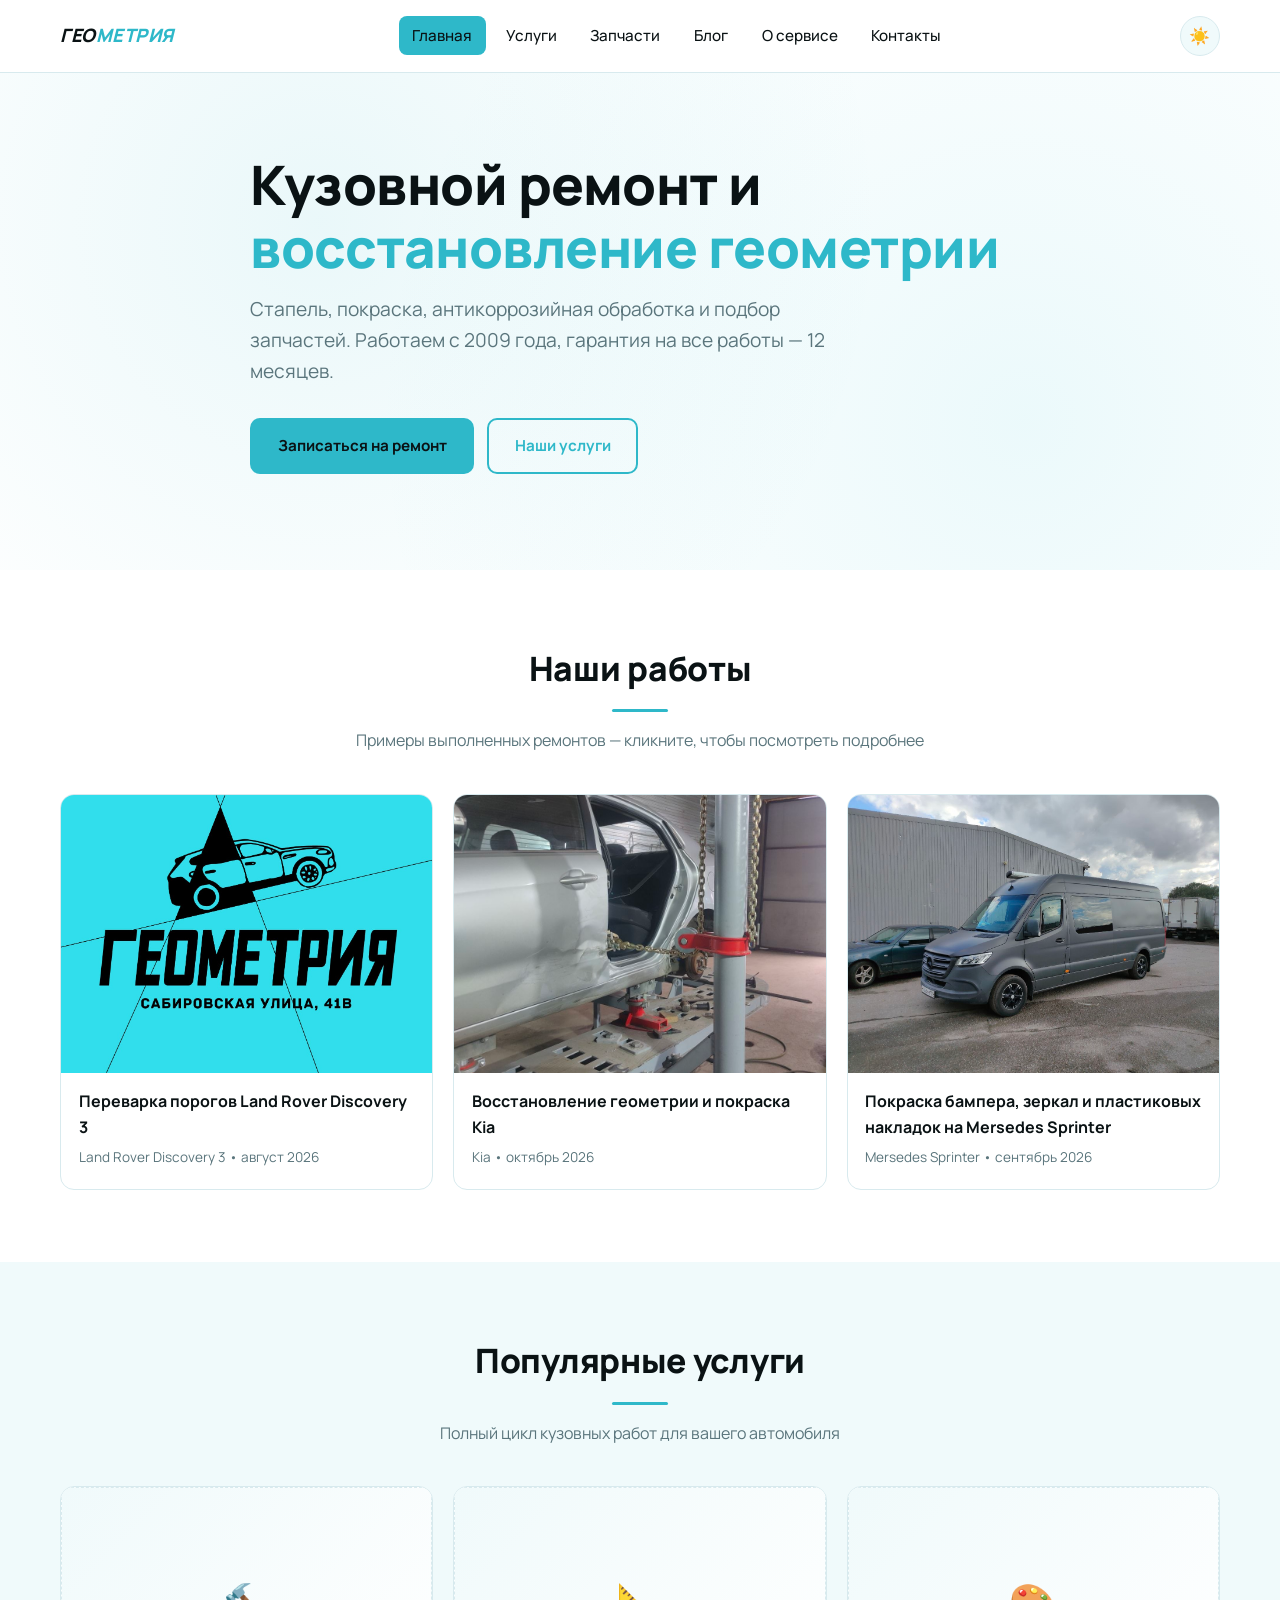
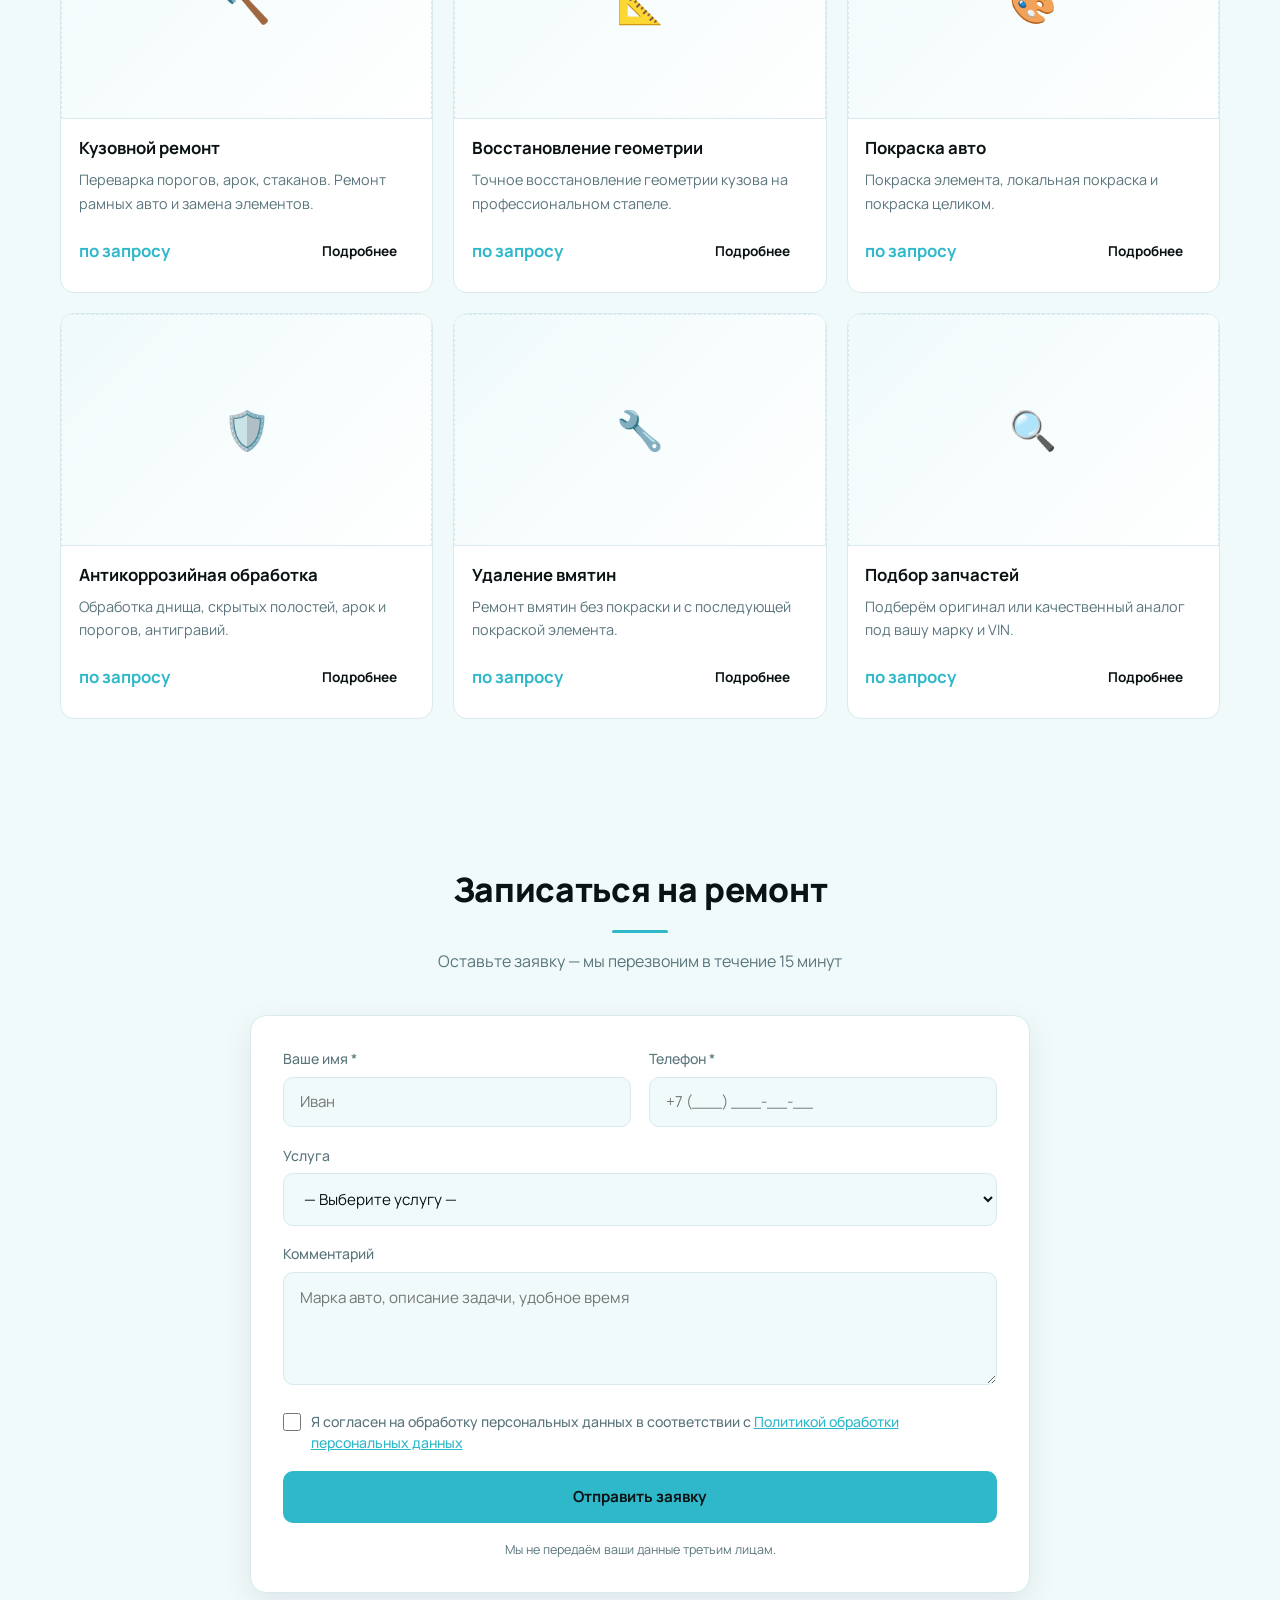
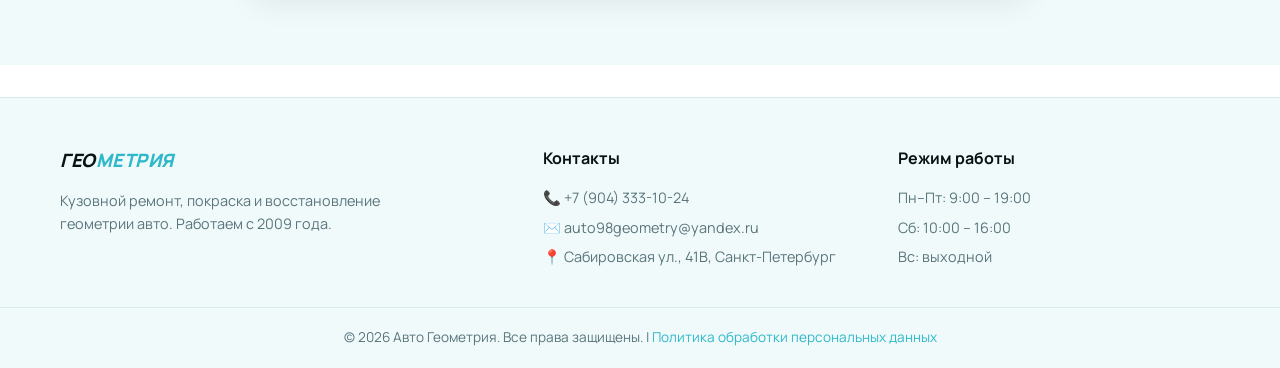
==== commit 0e8f9d1c: "Update index.html" ====
--- a/index.html
+++ b/index.html
@@ -3,7 +3,7 @@
 <head>
 <meta charset="UTF-8">
 <meta name="viewport" content="width=device-width, initial-scale=1.0">
-<title>Авто Геометрия — кузовной ремонт и покраска авто</title>
+<title>Авто Геометрия — кузовной ремонт и покраска авто в СПб</title>
 <link rel="preconnect" href="https://fonts.googleapis.com">
 <link rel="preconnect" href="https://fonts.gstatic.com" crossorigin>
 <link href="https://fonts.googleapis.com/css2?family=Manrope:wght@400;500;600;700;800&display=swap" rel="stylesheet">
@@ -46,32 +46,9 @@
   <section class="section" id="works">
     <div class="container">
       <h2 class="section-title">Наши работы</h2>
-      <p class="section-sub">Примеры выполненных ремонтов — кликните, чтобы прочитать подробнее</p>
-      <div class="grid grid-works">
-        <a href="blog.html#work-1" class="work-card">
-          <div class="img-placeholder">🛠️</div>
-          <div class="work-caption"><h3>Восстановление геометрии на стапеле</h3><span>BMW 3 Series • март 2026</span></div>
-        </a>
-        <a href="blog.html#work-2" class="work-card">
-          <div class="img-placeholder">🔨</div>
-          <div class="work-caption"><h3>Переварка порогов и арок</h3><span>Toyota Camry • февраль 2026</span></div>
-        </a>
-        <a href="blog.html#work-3" class="work-card">
-          <div class="img-placeholder">🎨</div>
-          <div class="work-caption"><h3>Покраска элемента</h3><span>Kia Rio • февраль 2026</span></div>
-        </a>
-        <a href="blog.html#work-4" class="work-card">
-          <div class="img-placeholder">🚗</div>
-          <div class="work-caption"><h3>Восстановление после ДТП</h3><span>VW Tiguan • январь 2026</span></div>
-        </a>
-        <a href="blog.html#work-5" class="work-card">
-          <div class="img-placeholder">🛡️</div>
-          <div class="work-caption"><h3>Антикоррозийная обработка</h3><span>Mercedes C-Class • январь 2026</span></div>
-        </a>
-        <a href="blog.html#work-6" class="work-card">
-          <div class="img-placeholder">📐</div>
-          <div class="work-caption"><h3>Ремонт рамного авто</h3><span>Toyota Land Cruiser • декабрь 2025</span></div>
-        </a>
+      <p class="section-sub">Примеры выполненных ремонтов — кликните, чтобы посмотреть подробнее</p>
+      <div class="grid grid-works" id="worksGrid">
+        <p style="grid-column:1/-1;text-align:center;color:var(--text-muted);padding:2rem;">Загрузка работ…</p>
       </div>
     </div>
   </section>
@@ -116,79 +93,6 @@
           <h3>Подбор запчастей</h3>
           <p>Подберём оригинал или качественный аналог под вашу марку и VIN.</p>
           <div class="service-footer"><span class="price">по запросу</span><a href="parts.html" class="btn btn-small">Подробнее</a></div>
-        </div>
-      </div>
-    </div>
-  </section>
-
-  <section class="section" id="products">
-    <div class="container">
-      <h2 class="section-title">Запчасти в наличии</h2>
-      <p class="section-sub">Кузовные элементы и подбор запчастей под любую марку авто</p>
-      <div class="grid grid-products">
-        <div class="product-card">
-          <div class="img-placeholder">🚪</div>
-          <div class="product-body">
-            <h3>Двери кузовные</h3>
-            <p class="product-desc">Передние и задние, новые и б/у.</p>
-            <div class="product-footer"><span class="price">от 8 000 ₽</span><button class="btn btn-small js-add-to-cart">Заказать</button></div>
-          </div>
-        </div>
-        <div class="product-card">
-          <div class="img-placeholder">🪟</div>
-          <div class="product-body">
-            <h3>Крылья</h3>
-            <p class="product-desc">Передние и задние, оригинал и аналоги.</p>
-            <div class="product-footer"><span class="price">от 5 500 ₽</span><button class="btn btn-small js-add-to-cart">Заказать</button></div>
-          </div>
-        </div>
-        <div class="product-card">
-          <div class="img-placeholder">🚗</div>
-          <div class="product-body">
-            <h3>Капоты</h3>
-            <p class="product-desc">Стальные и алюминиевые, под покраску.</p>
-            <div class="product-footer"><span class="price">от 9 000 ₽</span><button class="btn btn-small js-add-to-cart">Заказать</button></div>
-          </div>
-        </div>
-        <div class="product-card">
-          <div class="img-placeholder">🚙</div>
-          <div class="product-body">
-            <h3>Бамперы</h3>
-            <p class="product-desc">Передние и задние, с креплениями.</p>
-            <div class="product-footer"><span class="price">от 6 500 ₽</span><button class="btn btn-small js-add-to-cart">Заказать</button></div>
-          </div>
-        </div>
-        <div class="product-card">
-          <div class="img-placeholder">🛡️</div>
-          <div class="product-body">
-            <h3>Пороги кузовные</h3>
-            <p class="product-desc">Ремонтные пороги и накладки под сварку.</p>
-            <div class="product-footer"><span class="price">от 3 500 ₽</span><button class="btn btn-small js-add-to-cart">Заказать</button></div>
-          </div>
-        </div>
-        <div class="product-card">
-          <div class="img-placeholder">🔲</div>
-          <div class="product-body">
-            <h3>Арки и ремвставки</h3>
-            <p class="product-desc">Ремонтные арки, стаканы, лонжероны.</p>
-            <div class="product-footer"><span class="price">от 2 800 ₽</span><button class="btn btn-small js-add-to-cart">Заказать</button></div>
-          </div>
-        </div>
-        <div class="product-card">
-          <div class="img-placeholder">🔩</div>
-          <div class="product-body">
-            <h3>Крепёж и клипсы</h3>
-            <p class="product-desc">Пистоны, клипсы, болты для кузовных работ.</p>
-            <div class="product-footer"><span class="price">от 200 ₽</span><button class="btn btn-small js-add-to-cart">Заказать</button></div>
-          </div>
-        </div>
-        <div class="product-card">
-          <div class="img-placeholder">🎨</div>
-          <div class="product-body">
-            <h3>Материалы для покраски</h3>
-            <p class="product-desc">Грунт, шпаклёвка, лак, краска по коду.</p>
-            <div class="product-footer"><span class="price">от 800 ₽</span><button class="btn btn-small js-add-to-cart">Заказать</button></div>
-          </div>
         </div>
       </div>
     </div>
@@ -226,8 +130,14 @@
           <label for="comment">Комментарий</label>
           <textarea id="comment" name="comment" rows="4" placeholder="Марка авто, описание задачи, удобное время"></textarea>
         </div>
+        <div class="form-group form-consent">
+          <label class="checkbox-label">
+            <input type="checkbox" id="consent" name="consent" required>
+            <span>Я согласен на обработку персональных данных в соответствии с <a href="privacy.html" target="_blank">Политикой обработки персональных данных</a></span>
+          </label>
+        </div>
         <button type="submit" class="btn btn-primary btn-block">Отправить заявку</button>
-        <p class="form-note">Нажимая кнопку, вы соглашаетесь с политикой обработки данных.</p>
+        <p class="form-note">Мы не передаём ваши данные третьим лицам.</p>
       </form>
     </div>
   </section>
@@ -243,7 +153,8 @@
     <div>
       <h4>Контакты</h4>
       <p>📞 <a href="tel:+79043331024">+7 (904) 333-10-24</a></p>
-      <p>📍 Сабировская ул., 41В</p>
+      <p>✉️ <a href="mailto:auto98geometry@yandex.ru">auto98geometry@yandex.ru</a></p>
+      <p>📍 Сабировская ул., 41В, Санкт-Петербург</p>
     </div>
     <div>
       <h4>Режим работы</h4>
@@ -252,9 +163,47 @@
       <p>Вс: выходной</p>
     </div>
   </div>
-  <div class="footer-bottom">© 2026 Авто Геометрия. Все права защищены.</div>
+  <div class="footer-bottom">
+    © 2026 Авто Геометрия. Все права защищены. | <a href="privacy.html" style="color:var(--accent);">Политика обработки персональных данных</a>
+  </div>
 </footer>
 
 <script src="js/script.js"></script>
+<script>
+// Загрузка работ из data/works.json (показываем последние 6)
+(function initHomeWorks() {
+  fetch('data/works.json?v=' + Date.now())
+    .then(r => r.json())
+    .then(data => {
+      const grid = document.getElementById('worksGrid');
+      const items = (data.items || []).sort((a, b) => b.id - a.id).slice(0, 6);
+      if (!items.length) {
+        grid.innerHTML = '<p style="grid-column:1/-1;text-align:center;color:var(--text-muted);padding:2rem;">Работ пока нет.</p>';
+        return;
+      }
+      grid.innerHTML = items.map(w => {
+        const img = w.images && w.images[0]
+          ? `<img src="${w.images[0]}" alt="${escapeHtml(w.title)}" loading="lazy">`
+          : `<div class="img-placeholder">📐</div>`;
+        return `
+          <a href="work.html?id=${w.id}" class="work-card">
+            ${img}
+            <div class="work-caption">
+              <h3>${escapeHtml(w.title)}</h3>
+              <span>${escapeHtml(w.car)} • ${escapeHtml((w.date || '').toLowerCase())}</span>
+            </div>
+          </a>`;
+      }).join('');
+    })
+    .catch(() => {
+      const grid = document.getElementById('worksGrid');
+      if (grid) grid.innerHTML = '<p style="grid-column:1/-1;text-align:center;color:var(--text-muted);padding:2rem;">Не удалось загрузить работы.</p>';
+    });
+  function escapeHtml(s) {
+    return String(s || '').replace(/&/g, '&amp;').replace(/</g, '&lt;')
+      .replace(/>/g, '&gt;').replace(/"/g, '&quot;').replace(/'/g, '&#39;');
+  }
+})();
+</script>
 </body>
 </html>
--- a/css/style.css
+++ b/css/style.css
@@ -1,27 +1,15 @@
 /* ===== ПЕРЕМЕННЫЕ ТЕМ ===== */
 :root[data-theme="dark"] {
-  --bg: #0a1214;
-  --bg-alt: #101a1d;
-  --card: #152024;
-  --border: #1f2e33;
-  --text: #e6f4f7;
-  --text-muted: #8fa5ab;
-  --accent: #3ec8d9;
-  --accent-hover: #2ab0c1;
-  --accent-text: #0a1214;
+  --bg: #0a1214; --bg-alt: #101a1d; --card: #152024;
+  --border: #1f2e33; --text: #e6f4f7; --text-muted: #8fa5ab;
+  --accent: #3ec8d9; --accent-hover: #2ab0c1; --accent-text: #0a1214;
   --accent-soft: rgba(62,200,217,0.12);
   --shadow: 0 10px 30px rgba(0,0,0,0.5);
 }
 :root[data-theme="light"] {
-  --bg: #ffffff;
-  --bg-alt: #f0fafb;
-  --card: #ffffff;
-  --border: #d8eaee;
-  --text: #0a1214;
-  --text-muted: #5a757c;
-  --accent: #2eb8c9;
-  --accent-hover: #1fa3b3;
-  --accent-text: #0a1214;
+  --bg: #ffffff; --bg-alt: #f0fafb; --card: #ffffff;
+  --border: #d8eaee; --text: #0a1214; --text-muted: #5a757c;
+  --accent: #2eb8c9; --accent-hover: #1fa3b3; --accent-text: #0a1214;
   --accent-soft: rgba(46,184,201,0.10);
   --shadow: 0 10px 30px rgba(10,18,20,0.08);
 }
@@ -30,9 +18,7 @@
 html { scroll-behavior: smooth; scroll-padding-top: 90px; }
 body {
   font-family: 'Manrope', -apple-system, BlinkMacSystemFont, sans-serif;
-  background: var(--bg);
-  color: var(--text);
-  line-height: 1.6;
+  background: var(--bg); color: var(--text); line-height: 1.6;
   transition: background 0.3s, color 0.3s;
 }
 a { color: inherit; text-decoration: none; }
@@ -50,21 +36,12 @@
   border-bottom: 1px solid var(--border);
 }
 .nav { display: flex; align-items: center; justify-content: space-between; padding: 1rem 1.25rem; gap: 1rem; }
-.logo {
-  font-size: 1.15rem;
-  font-weight: 800;
-  letter-spacing: 0.5px;
-  white-space: nowrap;
-  font-style: italic;
-  text-transform: uppercase;
-}
+.logo { font-size: 1.15rem; font-weight: 800; letter-spacing: 0.5px; white-space: nowrap; font-style: italic; text-transform: uppercase; }
 .logo span { color: var(--accent); }
-
 .nav-menu { display: flex; gap: 0.4rem; list-style: none; padding: 0; }
 .nav-link { padding: 0.55rem 0.85rem; border-radius: 8px; font-weight: 500; font-size: 0.95rem; transition: 0.2s; white-space: nowrap; }
 .nav-link:hover { background: var(--bg-alt); }
 .nav-link.active { background: var(--accent); color: var(--accent-text); }
-
 .nav-actions { display: flex; align-items: center; gap: 0.5rem; }
 .theme-toggle {
   width: 40px; height: 40px; border-radius: 50%;
@@ -73,7 +50,6 @@
   display: flex; align-items: center; justify-content: center; transition: 0.2s;
 }
 .theme-toggle:hover { background: var(--accent); color: var(--accent-text); border-color: var(--accent); }
-
 .burger {
   display: none; width: 40px; height: 40px; background: none;
   border: 1px solid var(--border); border-radius: 8px; cursor: pointer;
@@ -125,7 +101,7 @@
 .grid-services { grid-template-columns: repeat(3, 1fr); }
 .grid-products { grid-template-columns: repeat(4, 1fr); }
 
-/* ===== ЗАГЛУШКИ ПОД КАРТИНКИ ===== */
+/* ===== ЗАГЛУШКИ ===== */
 .img-placeholder {
   aspect-ratio: 4/3;
   background: linear-gradient(135deg, var(--bg-alt) 0%, var(--card) 100%);
@@ -141,45 +117,20 @@
 .work-card { display: block; background: var(--card); border: 1px solid var(--border); border-radius: 14px; overflow: hidden; transition: 0.25s; }
 .work-card:hover { transform: translateY(-5px); border-color: var(--accent); box-shadow: var(--shadow); }
 .work-card:hover .img-placeholder { background: linear-gradient(135deg, var(--accent-soft), var(--card)); }
+.work-card img { width: 100%; aspect-ratio: 4/3; object-fit: cover; display: block; background: var(--bg-alt); transition: transform 0.35s; }
+.work-card:hover img { transform: scale(1.05); }
 .work-caption { padding: 1rem 1.1rem 1.2rem; }
 .work-caption h3 { font-size: 1rem; margin-bottom: 0.25rem; }
 .work-caption span { font-size: 0.85rem; color: var(--text-muted); }
-
-/* ===== УСЛУГИ (карточки на главной) ===== */
+.work-card.hidden { display: none; }
+
+/* ===== УСЛУГИ ===== */
 .service-card { background: var(--card); border: 1px solid var(--border); border-radius: 14px; overflow: hidden; transition: 0.25s; display: flex; flex-direction: column; }
 .service-card:hover { transform: translateY(-5px); border-color: var(--accent); box-shadow: var(--shadow); }
 .service-card h3 { padding: 1rem 1.1rem 0.4rem; font-size: 1.05rem; }
 .service-card > p { padding: 0 1.1rem; color: var(--text-muted); font-size: 0.9rem; flex: 1; }
 .service-footer { display: flex; justify-content: space-between; align-items: center; padding: 1rem 1.1rem 1.2rem; gap: 0.6rem; }
 .price { font-weight: 700; color: var(--accent); font-size: 1.05rem; white-space: nowrap; }
-
-/* ===== КАТЕГОРИИ УСЛУГ (страница services) ===== */
-.service-category {
-  background: var(--card); border: 1px solid var(--border);
-  border-radius: 16px; padding: 2rem; margin-bottom: 1.5rem;
-  transition: 0.25s;
-}
-.service-category:hover { border-color: var(--accent); }
-.service-category-head { display: flex; align-items: center; gap: 1rem; margin-bottom: 1.5rem; }
-.service-cat-icon {
-  width: 56px; height: 56px; border-radius: 14px;
-  background: var(--accent-soft); color: var(--accent);
-  display: flex; align-items: center; justify-content: center;
-  font-size: 1.6rem; flex-shrink: 0;
-}
-.service-category-head h2 { font-size: clamp(1.2rem, 2.5vw, 1.5rem); }
-.service-list {
-  display: grid; grid-template-columns: repeat(auto-fill, minmax(240px, 1fr));
-  gap: 0.7rem; list-style: none; padding: 0; margin-bottom: 1.5rem;
-}
-.service-list li {
-  padding: 0.7rem 1rem; background: var(--bg-alt);
-  border-radius: 10px; font-size: 0.95rem;
-  display: flex; align-items: center; gap: 0.5rem;
-  border: 1px solid transparent; transition: 0.2s;
-}
-.service-list li:hover { border-color: var(--accent); }
-.service-list li::before { content: "✓"; color: var(--accent); font-weight: 800; }
 
 /* ===== ТОВАРЫ ===== */
 .product-card { background: var(--card); border: 1px solid var(--border); border-radius: 14px; overflow: hidden; transition: 0.25s; display: flex; flex-direction: column; }
@@ -191,19 +142,32 @@
 .product-card.hidden { display: none; }
 
 /* ===== ФИЛЬТРЫ ===== */
-.filter-tabs {
-  display: flex; flex-wrap: wrap; justify-content: center;
-  gap: 0.5rem; margin-bottom: 2rem;
-}
+.filter-tabs { display: flex; flex-wrap: wrap; justify-content: center; gap: 0.5rem; margin-bottom: 2rem; }
 .filter-btn {
   padding: 0.6rem 1.2rem; border-radius: 999px;
   background: var(--card); color: var(--text);
   border: 1px solid var(--border); cursor: pointer;
-  font-family: inherit; font-weight: 600; font-size: 0.9rem;
-  transition: 0.2s;
+  font-family: inherit; font-weight: 600; font-size: 0.9rem; transition: 0.2s;
 }
 .filter-btn:hover { border-color: var(--accent); color: var(--accent); }
 .filter-btn.active { background: var(--accent); color: var(--accent-text); border-color: var(--accent); }
+
+/* ===== ВКЛАДКИ БЛОГА ===== */
+.blog-tabs {
+  display: flex; flex-wrap: wrap; justify-content: center; gap: 0.5rem;
+  margin-bottom: 3rem; border-bottom: 2px solid var(--border); padding-bottom: 1rem;
+}
+.blog-tab {
+  padding: 0.8rem 1.6rem; border-radius: 999px;
+  background: var(--card); color: var(--text);
+  border: 1px solid var(--border); cursor: pointer;
+  font-family: inherit; font-weight: 700; font-size: 1rem; transition: 0.2s;
+}
+.blog-tab:hover { border-color: var(--accent); color: var(--accent); }
+.blog-tab.active { background: var(--accent); color: var(--accent-text); border-color: var(--accent); }
+.blog-section { display: none; }
+.blog-section.active { display: block; animation: fadeIn 0.3s; }
+@keyframes fadeIn { from { opacity: 0; transform: translateY(8px); } to { opacity: 1; transform: none; } }
 
 /* ===== ФОРМА ===== */
 .contact-form { display: flex; flex-direction: column; gap: 1.1rem; background: var(--card); padding: 2rem; border-radius: 16px; border: 1px solid var(--border); box-shadow: var(--shadow); }
@@ -226,7 +190,21 @@
 .contact-form textarea { resize: vertical; min-height: 100px; }
 .form-note { font-size: 0.78rem; color: var(--text-muted); text-align: center; }
 
-/* ===== СТРАНИЦА БЛОГА / ЗАГОЛОВОК СТРАНИЦ ===== */
+/* ===== ЧЕК-БОКС СОГЛАСИЯ ===== */
+.form-consent { margin-top: 0.5rem; }
+.checkbox-label {
+  display: flex; align-items: flex-start; gap: 0.6rem;
+  cursor: pointer; font-size: 0.85rem; color: var(--text-muted);
+  line-height: 1.5; font-weight: 400;
+}
+.checkbox-label input[type="checkbox"] {
+  width: 18px; height: 18px; min-width: 18px; margin-top: 2px;
+  accent-color: var(--accent); cursor: pointer; flex-shrink: 0;
+}
+.checkbox-label a { color: var(--accent); text-decoration: underline; }
+.checkbox-label a:hover { color: var(--accent-hover); }
+
+/* ===== СТРАНИЦА РАБОТЫ ===== */
 .page-hero {
   padding: 4rem 0 3rem; text-align: center;
   background: linear-gradient(180deg, var(--bg-alt) 0%, var(--bg) 100%);
@@ -235,17 +213,35 @@
 .page-hero h1 { font-size: clamp(1.7rem, 4vw, 2.5rem); margin-bottom: 0.6rem; }
 .page-hero p { color: var(--text-muted); }
 
-.work-post { background: var(--card); border: 1px solid var(--border); border-radius: 16px; overflow: hidden; margin-bottom: 2rem; scroll-margin-top: 100px; }
-.work-post-body { padding: 1.5rem 1.6rem 2rem; }
-.work-date {
-  display: inline-block; font-size: 0.82rem; font-weight: 600;
+.breadcrumbs { padding: 1.5rem 0 0; font-size: 0.9rem; color: var(--text-muted); display: flex; flex-wrap: wrap; gap: 0.2rem; }
+.breadcrumbs a:hover { color: var(--accent); }
+.breadcrumbs span { margin: 0 0.4rem; }
+
+.article-hero { padding: 2rem 0 3rem; text-align: center; }
+.article-hero .article-date {
+  display: inline-block; font-size: 0.85rem; font-weight: 600;
   color: var(--accent); background: var(--accent-soft);
-  padding: 0.3rem 0.75rem; border-radius: 20px; margin-bottom: 0.7rem;
-}
-.work-post h2 { font-size: clamp(1.15rem, 2.5vw, 1.5rem); margin-bottom: 0.8rem; }
-.work-post p { color: var(--text-muted); margin-bottom: 0.8rem; }
-.work-post ul { color: var(--text-muted); margin-bottom: 1rem; }
-.work-post ul li { margin-bottom: 0.3rem; }
+  padding: 0.35rem 0.9rem; border-radius: 20px; margin-bottom: 1rem;
+}
+.article-hero h1 { font-size: clamp(1.5rem, 3.5vw, 2.2rem); margin-bottom: 0.7rem; line-height: 1.2; }
+.article-hero .article-meta { color: var(--text-muted); font-size: 0.95rem; }
+
+.article-content { font-size: 1.05rem; line-height: 1.75; }
+.article-content p { color: var(--text-muted); margin-bottom: 1rem; }
+.article-content h2 { font-size: 1.35rem; margin: 2rem 0 1rem; color: var(--text); }
+.article-content ul { color: var(--text-muted); margin-bottom: 1rem; padding-left: 1.3rem; }
+.article-content ul li { margin-bottom: 0.4rem; }
+.article-content strong { color: var(--text); font-weight: 700; }
+
+.article-gallery { display: grid; grid-template-columns: repeat(2, 1fr); gap: 0.75rem; margin: 0 0 2.5rem; }
+.article-gallery img {
+  width: 100%; height: 100%; object-fit: cover;
+  border-radius: 12px; aspect-ratio: 4/3;
+  background: var(--bg-alt); border: 1px solid var(--border);
+  display: block; transition: transform 0.3s;
+}
+.article-gallery img:hover { transform: scale(1.02); }
+.article-gallery img:first-child { grid-column: 1 / -1; aspect-ratio: 16/9; }
 
 /* ===== О СЕРВИСЕ ===== */
 .about-text { font-size: 1.05rem; line-height: 1.75; }
@@ -267,8 +263,7 @@
 .contact-grid { display: grid; grid-template-columns: repeat(auto-fit, minmax(240px, 1fr)); gap: 1.25rem; margin-bottom: 3rem; }
 .contact-card {
   background: var(--card); border: 1px solid var(--border);
-  border-radius: 14px; padding: 1.75rem 1.5rem; text-align: center;
-  transition: 0.25s;
+  border-radius: 14px; padding: 1.75rem 1.5rem; text-align: center; transition: 0.25s;
 }
 .contact-card:hover { border-color: var(--accent); transform: translateY(-4px); }
 .contact-card .icon { font-size: 2rem; margin-bottom: 0.6rem; }
@@ -290,10 +285,8 @@
 
 .map-wrap {
   border-radius: 16px; overflow: hidden;
-  border: 1px solid var(--border);
-  box-shadow: var(--shadow);
-  aspect-ratio: 16/9;
-  background: var(--bg-alt);
+  border: 1px solid var(--border); box-shadow: var(--shadow);
+  aspect-ratio: 16/9; background: var(--bg-alt);
   display: flex; align-items: center; justify-content: center;
   color: var(--text-muted); font-size: 0.9rem;
 }
@@ -307,6 +300,7 @@
 .footer a:hover { color: var(--accent); }
 .footer-text { margin-top: 0.8rem; max-width: 320px; }
 .footer-bottom { border-top: 1px solid var(--border); padding: 1.2rem; text-align: center; font-size: 0.85rem; color: var(--text-muted); }
+.footer-bottom a { color: var(--accent); }
 
 /* ===== АДАПТИВ ===== */
 @media (max-width: 1024px) {
@@ -330,14 +324,15 @@
   .form-row { grid-template-columns: 1fr; }
   .contact-form { padding: 1.4rem; }
   .footer-grid { grid-template-columns: 1fr; gap: 1.5rem; }
-  .service-category { padding: 1.5rem; }
+  .blog-tab { padding: 0.65rem 1.1rem; font-size: 0.9rem; }
 }
 @media (max-width: 520px) {
   .grid-works, .grid-services, .grid-products, .equipment-grid { grid-template-columns: 1fr; }
   .hero-buttons { flex-direction: column; }
   .hero-buttons .btn { width: 100%; }
-  .work-post-body { padding: 1.2rem; }
-  .service-list { grid-template-columns: 1fr; }
+  .article-gallery { grid-template-columns: 1fr; }
+  .blog-tabs { flex-direction: column; }
+  .blog-tab { width: 100%; }
 }
 
 /* ===== УВЕДОМЛЕНИЕ ===== */
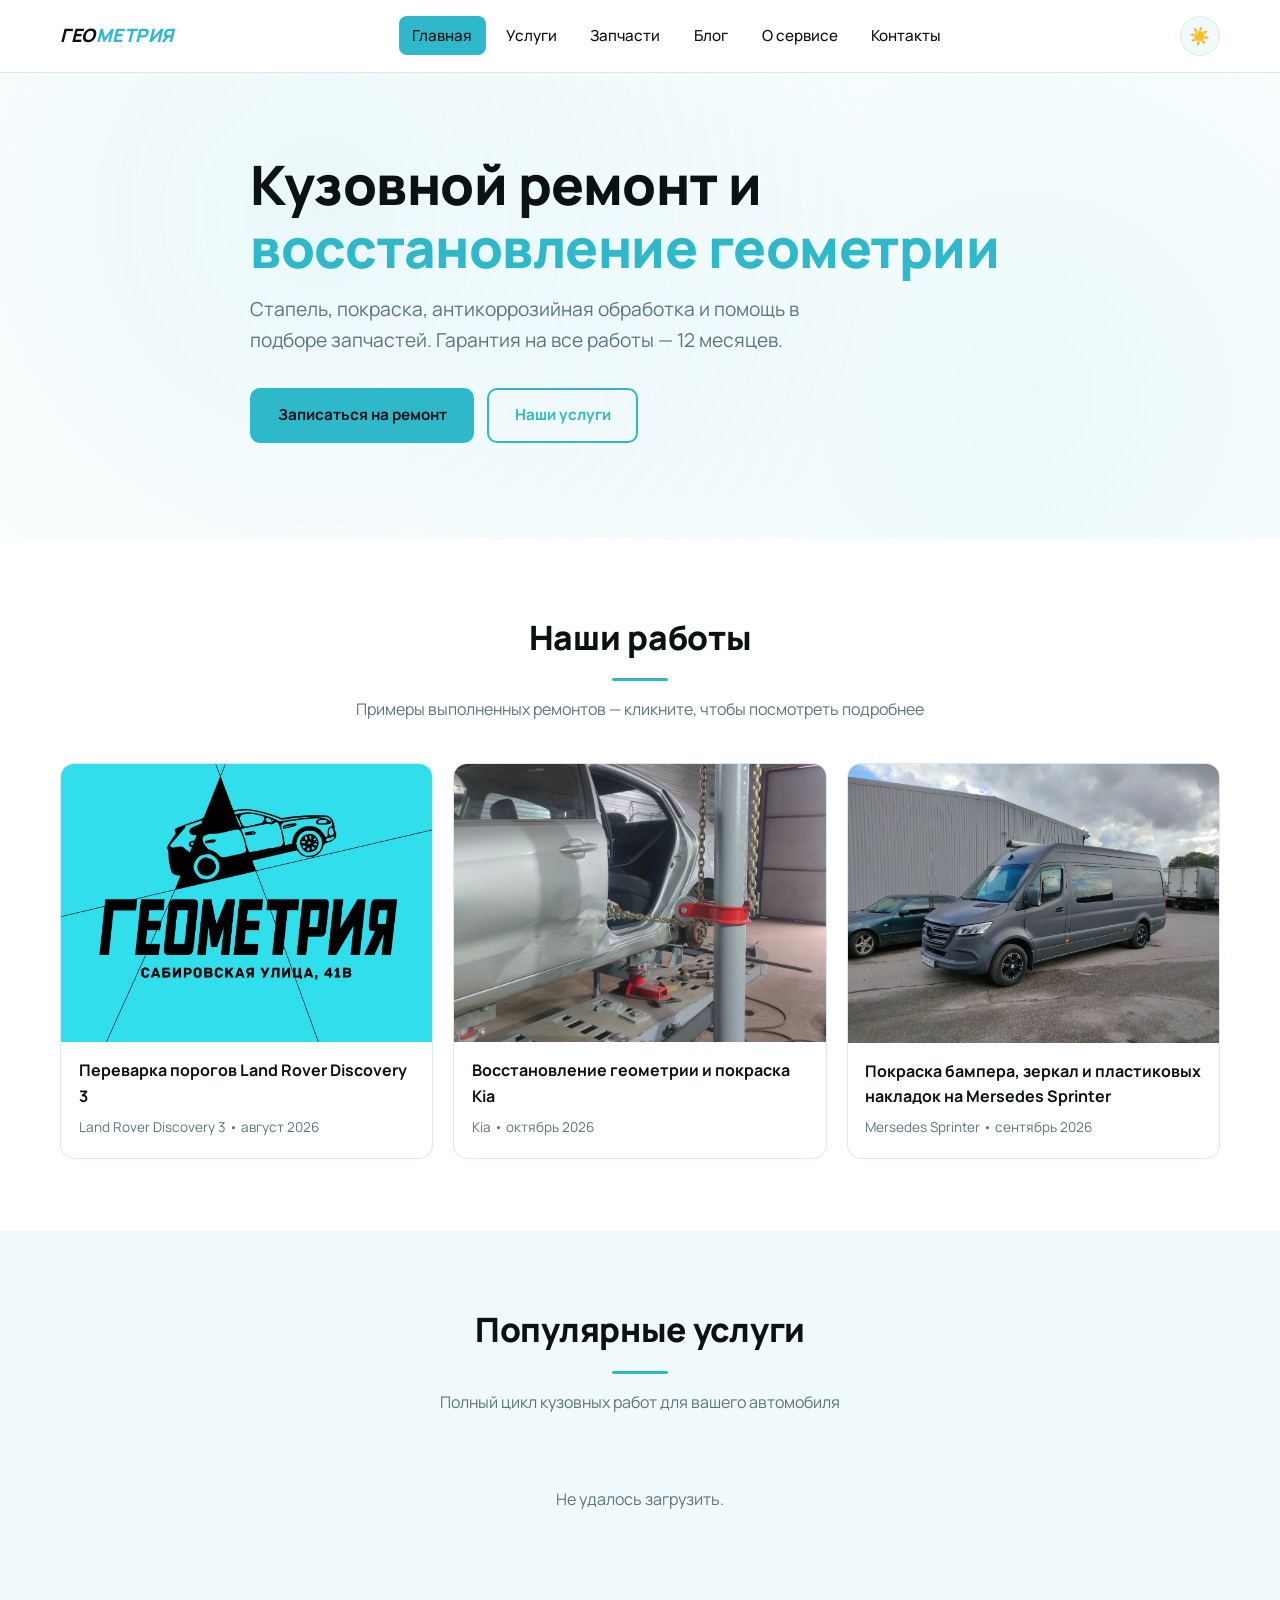
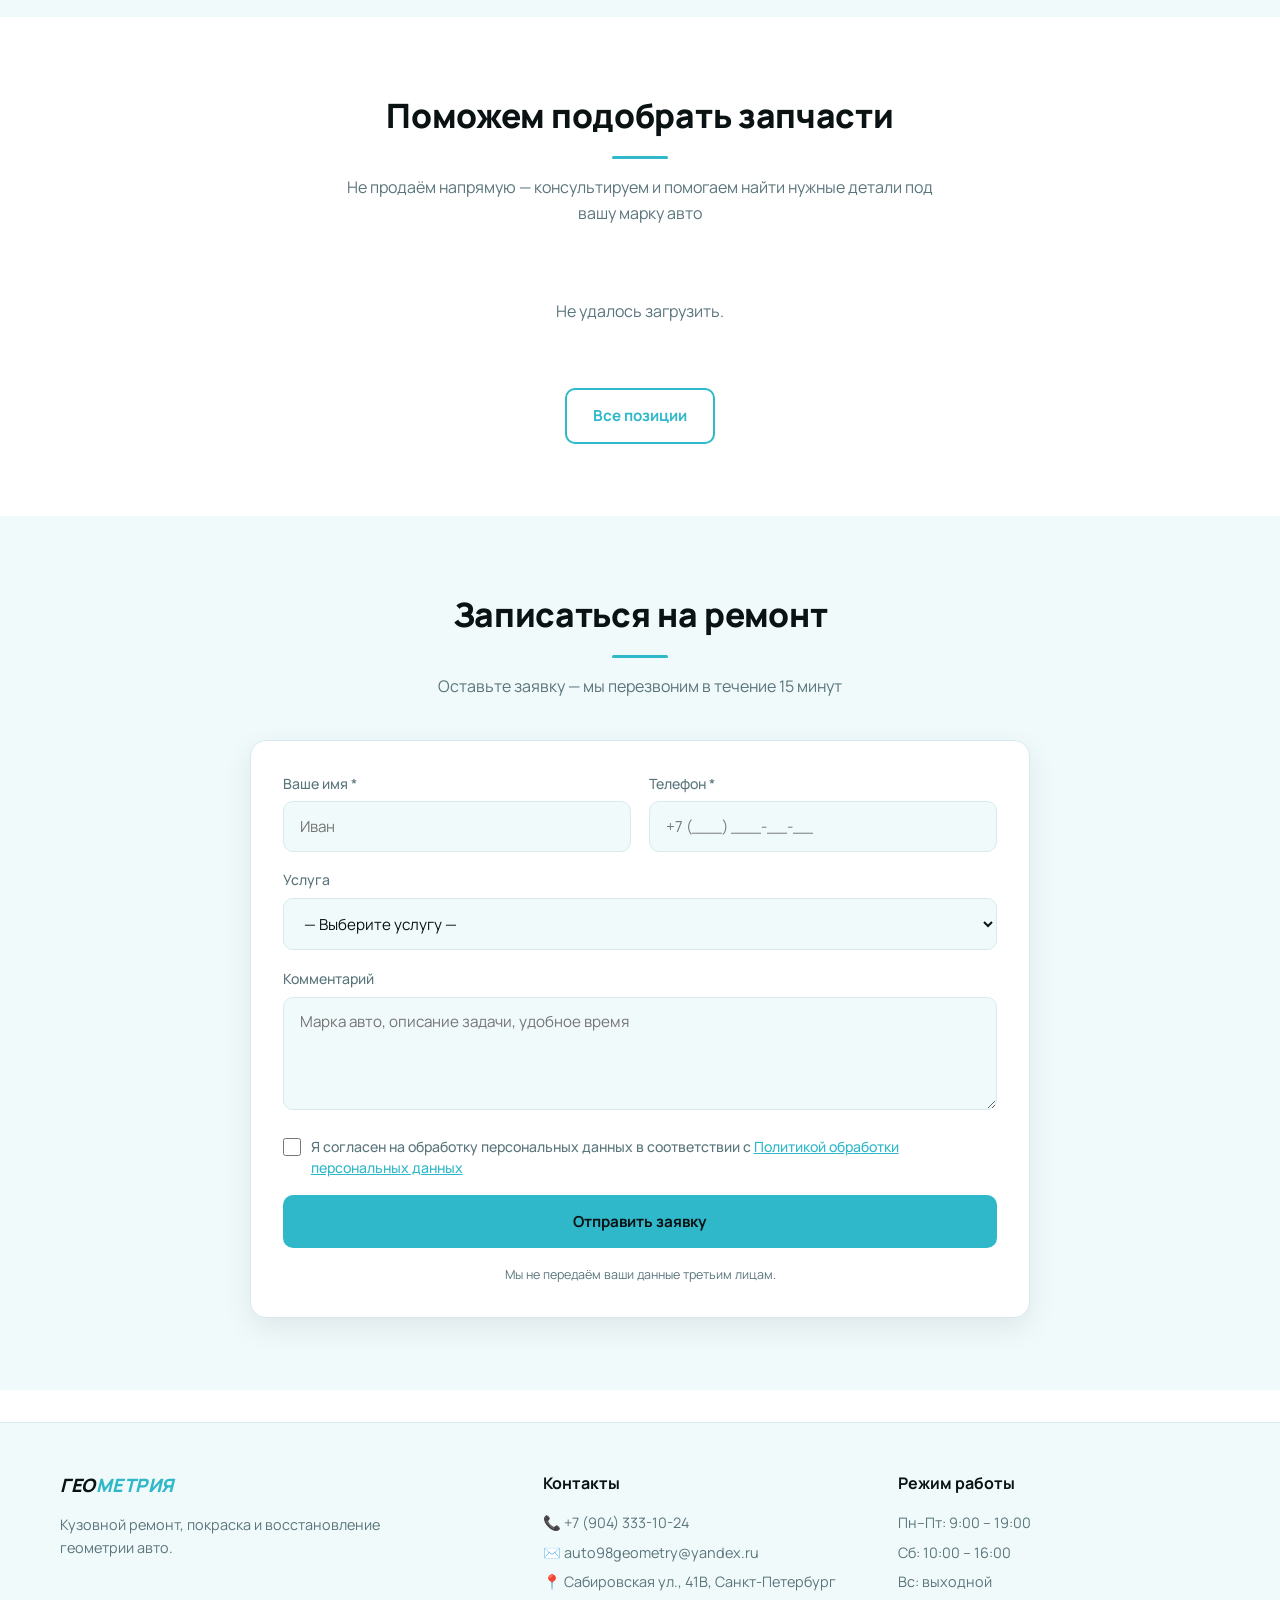
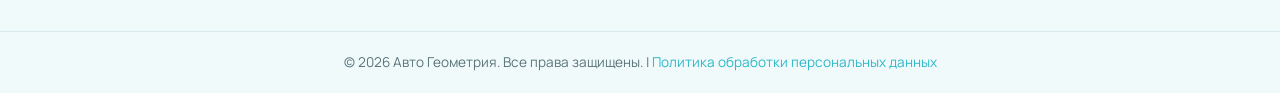
==== commit 05495e40: "Update index.html" ====
--- a/index.html
+++ b/index.html
@@ -35,7 +35,7 @@
     <div class="hero-bg"></div>
     <div class="container hero-content">
       <h1>Кузовной ремонт и <span>восстановление геометрии</span></h1>
-      <p>Стапель, покраска, антикоррозийная обработка и подбор запчастей. Работаем с 2009 года, гарантия на все работы — 12 месяцев.</p>
+      <p>Стапель, покраска, антикоррозийная обработка и помощь в подборе запчастей. Гарантия на все работы — 12 месяцев.</p>
       <div class="hero-buttons">
         <a href="contacts.html" class="btn btn-primary">Записаться на ремонт</a>
         <a href="services.html" class="btn btn-outline">Наши услуги</a>
@@ -57,43 +57,21 @@
     <div class="container">
       <h2 class="section-title">Популярные услуги</h2>
       <p class="section-sub">Полный цикл кузовных работ для вашего автомобиля</p>
-      <div class="grid grid-services">
-        <div class="service-card">
-          <div class="img-placeholder small">🔨</div>
-          <h3>Кузовной ремонт</h3>
-          <p>Переварка порогов, арок, стаканов. Ремонт рамных авто и замена элементов.</p>
-          <div class="service-footer"><span class="price">по запросу</span><a href="services.html" class="btn btn-small">Подробнее</a></div>
-        </div>
-        <div class="service-card">
-          <div class="img-placeholder small">📐</div>
-          <h3>Восстановление геометрии</h3>
-          <p>Точное восстановление геометрии кузова на профессиональном стапеле.</p>
-          <div class="service-footer"><span class="price">по запросу</span><a href="services.html" class="btn btn-small">Подробнее</a></div>
-        </div>
-        <div class="service-card">
-          <div class="img-placeholder small">🎨</div>
-          <h3>Покраска авто</h3>
-          <p>Покраска элемента, локальная покраска и покраска целиком.</p>
-          <div class="service-footer"><span class="price">по запросу</span><a href="services.html" class="btn btn-small">Подробнее</a></div>
-        </div>
-        <div class="service-card">
-          <div class="img-placeholder small">🛡️</div>
-          <h3>Антикоррозийная обработка</h3>
-          <p>Обработка днища, скрытых полостей, арок и порогов, антигравий.</p>
-          <div class="service-footer"><span class="price">по запросу</span><a href="services.html" class="btn btn-small">Подробнее</a></div>
-        </div>
-        <div class="service-card">
-          <div class="img-placeholder small">🔧</div>
-          <h3>Удаление вмятин</h3>
-          <p>Ремонт вмятин без покраски и с последующей покраской элемента.</p>
-          <div class="service-footer"><span class="price">по запросу</span><a href="services.html" class="btn btn-small">Подробнее</a></div>
-        </div>
-        <div class="service-card">
-          <div class="img-placeholder small">🔍</div>
-          <h3>Подбор запчастей</h3>
-          <p>Подберём оригинал или качественный аналог под вашу марку и VIN.</p>
-          <div class="service-footer"><span class="price">по запросу</span><a href="parts.html" class="btn btn-small">Подробнее</a></div>
-        </div>
+      <div class="grid grid-services" id="servicesGrid">
+        <p style="grid-column:1/-1;text-align:center;color:var(--text-muted);padding:2rem;">Загрузка услуг…</p>
+      </div>
+    </div>
+  </section>
+
+  <section class="section" id="products">
+    <div class="container">
+      <h2 class="section-title">Поможем подобрать запчасти</h2>
+      <p class="section-sub">Не продаём напрямую — консультируем и помогаем найти нужные детали под вашу марку авто</p>
+      <div class="grid grid-products" id="productsGrid">
+        <p style="grid-column:1/-1;text-align:center;color:var(--text-muted);padding:2rem;">Загрузка…</p>
+      </div>
+      <div style="text-align:center; margin-top:2rem;">
+        <a href="parts.html" class="btn btn-outline">Все позиции</a>
       </div>
     </div>
   </section>
@@ -133,12 +111,93 @@
         <div class="form-group form-consent">
           <label class="checkbox-label">
             <input type="checkbox" id="consent" name="consent" required>
-            <span>Я согласен на обработку персональных данных в соответствии с <a href="privacy.html" target="_blank">Политикой обработки персональных данных</a></span>
+            <span>Я согласен на обработку персональных данных в соответствии с <a href="index.html#privacy">Политикой обработки персональных данных</a></span>
           </label>
         </div>
         <button type="submit" class="btn btn-primary btn-block">Отправить заявку</button>
         <p class="form-note">Мы не передаём ваши данные третьим лицам.</p>
       </form>
+    </div>
+  </section>
+
+  <!-- ==================== ПОЛИТИКА ОБРАБОТКИ ПД ==================== -->
+  <section class="section" id="privacy" style="display:none;">
+    <div class="container">
+      <div class="privacy-content" style="max-width:820px;margin:0 auto;font-size:1.02rem;line-height:1.75;">
+        <h1 class="section-title" style="text-align:center;">Политика обработки персональных данных</h1>
+        <p class="section-sub">Редакция от 5 октября 2025 г.</p>
+
+        <h2 style="font-size:1.3rem;margin:2.5rem 0 1rem;padding-bottom:0.5rem;border-bottom:1px solid var(--border);">1. Общие положения</h2>
+        <p style="color:var(--text-muted);margin-bottom:0.9rem;">Настоящая Политика обработки персональных данных (далее — «Политика») составлена в соответствии с требованиями Федерального закона от 27.07.2006 № 152-ФЗ «О персональных данных» и определяет порядок обработки персональных данных и меры по обеспечению их безопасности, предпринимаемые самозанятым гражданином <strong>Вольфовским Глебом Сергеевичем</strong>, ИНН <strong>781443085573</strong> (далее — «Оператор»).</p>
+        <p style="color:var(--text-muted);margin-bottom:0.9rem;">Оператор ставит своей важнейшей целью соблюдение прав и свобод человека и гражданина при обработке его персональных данных, в том числе защиты прав на неприкосновенность частной жизни, личную и семейную тайну.</p>
+        <p style="color:var(--text-muted);margin-bottom:0.9rem;">Настоящая Политика применяется ко всей информации, которую Оператор может получить о посетителях сайта <strong>https://autogeometry.layero.app</strong> (далее — «Сайт»).</p>
+
+        <h2 style="font-size:1.3rem;margin:2.5rem 0 1rem;padding-bottom:0.5rem;border-bottom:1px solid var(--border);">2. Основные понятия</h2>
+        <ul style="color:var(--text-muted);margin:0.5rem 0 1rem 1.3rem;">
+          <li style="margin-bottom:0.4rem;"><strong>Персональные данные</strong> — любая информация, относящаяся к прямо или косвенно определённому или определяемому физическому лицу.</li>
+          <li style="margin-bottom:0.4rem;"><strong>Обработка персональных данных</strong> — любое действие (операция) или совокупность действий с персональными данными, включая сбор, запись, систематизацию, накопление, хранение, уточнение, извлечение, использование, передачу, обезличивание, блокирование, удаление, уничтожение.</li>
+          <li style="margin-bottom:0.4rem;"><strong>Оператор</strong> — лицо, организующее и (или) осуществляющее обработку персональных данных.</li>
+          <li style="margin-bottom:0.4rem;"><strong>Субъект персональных данных</strong> — физическое лицо, которое прямо или косвенно определено или определяется с помощью персональных данных.</li>
+        </ul>
+
+        <h2 style="font-size:1.3rem;margin:2.5rem 0 1rem;padding-bottom:0.5rem;border-bottom:1px solid var(--border);">3. Цели обработки персональных данных</h2>
+        <p style="color:var(--text-muted);margin-bottom:0.9rem;">Оператор обрабатывает персональные данные субъектов в следующих целях:</p>
+        <ul style="color:var(--text-muted);margin:0.5rem 0 1rem 1.3rem;">
+          <li style="margin-bottom:0.4rem;">заключение и исполнение договоров на оказание услуг (кузовной ремонт, покраска, антикоррозийная обработка, подбор запчастей);</li>
+          <li style="margin-bottom:0.4rem;">предоставление услуг по диагностике, техническому обслуживанию и гарантийному сопровождению;</li>
+          <li style="margin-bottom:0.4rem;">организация обратной связи с клиентами, обработка заявок и обращений (в том числе через формы на Сайте);</li>
+          <li style="margin-bottom:0.4rem;">информирование клиентов об услугах, акциях и специальных предложениях (при наличии отдельного согласия);</li>
+          <li style="margin-bottom:0.4rem;">анализ и улучшение качества сервиса и работы Сайта.</li>
+        </ul>
+
+        <h2 style="font-size:1.3rem;margin:2.5rem 0 1rem;padding-bottom:0.5rem;border-bottom:1px solid var(--border);">4. Правовые основания обработки персональных данных</h2>
+        <ul style="color:var(--text-muted);margin:0.5rem 0 1rem 1.3rem;">
+          <li style="margin-bottom:0.4rem;">согласие субъекта персональных данных на обработку его персональных данных;</li>
+          <li style="margin-bottom:0.4rem;">необходимость исполнения договора, стороной которого является субъект персональных данных;</li>
+          <li style="margin-bottom:0.4rem;">требования законодательства Российской Федерации.</li>
+        </ul>
+
+        <h2 style="font-size:1.3rem;margin:2.5rem 0 1rem;padding-bottom:0.5rem;border-bottom:1px solid var(--border);">5. Объём и категории обрабатываемых персональных данных</h2>
+        <p style="color:var(--text-muted);margin-bottom:0.9rem;">Оператор обрабатывает следующие категории персональных данных:</p>
+        <ul style="color:var(--text-muted);margin:0.5rem 0 1rem 1.3rem;">
+          <li style="margin-bottom:0.4rem;">фамилия, имя, отчество (при указании);</li>
+          <li style="margin-bottom:0.4rem;">номер контактного телефона;</li>
+          <li style="margin-bottom:0.4rem;">адрес электронной почты (e-mail);</li>
+          <li style="margin-bottom:0.4rem;">марка и модель автомобиля, VIN, государственный регистрационный номер;</li>
+          <li style="margin-bottom:0.4rem;">обезличенные технические данные (cookie, IP-адрес, данные браузера, дата и время посещения).</li>
+        </ul>
+
+        <h2 style="font-size:1.3rem;margin:2.5rem 0 1rem;padding-bottom:0.5rem;border-bottom:1px solid var(--border);">6. Порядок и условия обработки персональных данных</h2>
+        <p style="color:var(--text-muted);margin-bottom:0.9rem;">6.1. Обработка персональных данных осуществляется с использованием средств автоматизации и без использования таких средств.</p>
+        <p style="color:var(--text-muted);margin-bottom:0.9rem;">6.2. Оператор принимает необходимые правовые, организационные и технические меры для защиты персональных данных от неправомерного доступа, уничтожения, изменения, блокирования, копирования, распространения.</p>
+        <p style="color:var(--text-muted);margin-bottom:0.9rem;">6.3. Оператор обеспечивает хранение персональных данных не дольше, чем этого требуют цели обработки.</p>
+        <p style="color:var(--text-muted);margin-bottom:0.9rem;">6.4. Обработка прекращается по достижении целей обработки, при отзыве согласия субъектом, а также при выявлении неправомерной обработки.</p>
+
+        <h2 style="font-size:1.3rem;margin:2.5rem 0 1rem;padding-bottom:0.5rem;border-bottom:1px solid var(--border);">7. Локализация персональных данных</h2>
+        <p style="color:var(--text-muted);margin-bottom:0.9rem;">В соответствии с ч. 5 ст. 18 Федерального закона № 152-ФЗ, сбор персональных данных граждан Российской Федерации осуществляется с использованием баз данных, находящихся на территории Российской Федерации.</p>
+
+        <h2 style="font-size:1.3rem;margin:2.5rem 0 1rem;padding-bottom:0.5rem;border-bottom:1px solid var(--border);">8. Права субъекта персональных данных</h2>
+        <ul style="color:var(--text-muted);margin:0.5rem 0 1rem 1.3rem;">
+          <li style="margin-bottom:0.4rem;">получать информацию, касающуюся обработки его персональных данных;</li>
+          <li style="margin-bottom:0.4rem;">требовать уточнения, блокирования или уничтожения персональных данных;</li>
+          <li style="margin-bottom:0.4rem;">отозвать своё согласие на обработку персональных данных;</li>
+          <li style="margin-bottom:0.4rem;">обжаловать действия или бездействие Оператора в Роскомнадзор или в судебном порядке.</li>
+        </ul>
+
+        <h2 style="font-size:1.3rem;margin:2.5rem 0 1rem;padding-bottom:0.5rem;border-bottom:1px solid var(--border);">9. Контактная информация Оператора</h2>
+        <div style="background:var(--bg-alt);border:1px solid var(--border);border-radius:12px;padding:1.5rem;margin:1.5rem 0;">
+          <p style="margin-bottom:0.4rem;"><strong>Оператор:</strong> Самозанятый Вольфовский Глеб Сергеевич</p>
+          <p style="margin-bottom:0.4rem;"><strong>ИНН:</strong> 781443085573</p>
+          <p style="margin-bottom:0.4rem;"><strong>Регион деятельности:</strong> Санкт-Петербург</p>
+          <p style="margin-bottom:0.4rem;"><strong>Адрес:</strong> Сабировская улица, 41В, Санкт-Петербург</p>
+          <p style="margin-bottom:0.4rem;"><strong>Телефон:</strong> <a href="tel:+79043331024" style="color:var(--accent);">+7 (904) 333-10-24</a></p>
+          <p style="margin-bottom:0;"><strong>Электронная почта:</strong> <a href="mailto:auto98geometry@yandex.ru" style="color:var(--accent);">auto98geometry@yandex.ru</a></p>
+        </div>
+
+        <h2 style="font-size:1.3rem;margin:2.5rem 0 1rem;padding-bottom:0.5rem;border-bottom:1px solid var(--border);">10. Заключительные положения</h2>
+        <p style="color:var(--text-muted);margin-bottom:0.9rem;">10.1. Оператор вправе вносить изменения в настоящую Политику. Актуальная редакция публикуется на данной странице.</p>
+        <p style="color:var(--text-muted);margin-bottom:0.9rem;">10.2. Контроль исполнения требований настоящей Политики осуществляется ответственным лицом за организацию обработки персональных данных у Оператора.</p>
+      </div>
     </div>
   </section>
 
@@ -148,29 +207,31 @@
   <div class="container footer-grid">
     <div>
       <div class="logo">ГЕО<span>МЕТРИЯ</span></div>
-      <p class="footer-text">Кузовной ремонт, покраска и восстановление геометрии авто. Работаем с 2009 года.</p>
+      <p class="footer-text" data-contact="footerText">Кузовной ремонт, покраска и восстановление геометрии авто.</p>
     </div>
     <div>
       <h4>Контакты</h4>
-      <p>📞 <a href="tel:+79043331024">+7 (904) 333-10-24</a></p>
-      <p>✉️ <a href="mailto:auto98geometry@yandex.ru">auto98geometry@yandex.ru</a></p>
-      <p>📍 Сабировская ул., 41В, Санкт-Петербург</p>
+      <p>📞 <a href="tel:+79043331024" data-contact="phoneLink">+7 (904) 333-10-24</a></p>
+      <p>✉️ <a href="mailto:auto98geometry@yandex.ru" data-contact="emailLink">auto98geometry@yandex.ru</a></p>
+      <p>📍 <span data-contact="address">Сабировская ул., 41В, Санкт-Петербург</span></p>
     </div>
     <div>
       <h4>Режим работы</h4>
-      <p>Пн–Пт: 9:00 – 19:00</p>
-      <p>Сб: 10:00 – 16:00</p>
-      <p>Вс: выходной</p>
+      <div data-contact="workHours">
+        <p>Пн–Пт: 9:00 – 19:00</p>
+        <p>Сб: 10:00 – 16:00</p>
+        <p>Вс: выходной</p>
+      </div>
     </div>
   </div>
   <div class="footer-bottom">
-    © 2026 Авто Геометрия. Все права защищены. | <a href="privacy.html" style="color:var(--accent);">Политика обработки персональных данных</a>
+    © 2026 Авто Геометрия. Все права защищены. | <a href="index.html#privacy" style="color:var(--accent);">Политика обработки персональных данных</a>
   </div>
 </footer>
 
 <script src="js/script.js"></script>
 <script>
-// Загрузка работ из data/works.json (показываем последние 6)
+// Загрузка работ
 (function initHomeWorks() {
   fetch('data/works.json?v=' + Date.now())
     .then(r => r.json())
@@ -196,14 +257,117 @@
       }).join('');
     })
     .catch(() => {
-      const grid = document.getElementById('worksGrid');
-      if (grid) grid.innerHTML = '<p style="grid-column:1/-1;text-align:center;color:var(--text-muted);padding:2rem;">Не удалось загрузить работы.</p>';
+      document.getElementById('worksGrid').innerHTML = '<p style="grid-column:1/-1;text-align:center;color:var(--text-muted);padding:2rem;">Не удалось загрузить.</p>';
     });
   function escapeHtml(s) {
     return String(s || '').replace(/&/g, '&amp;').replace(/</g, '&lt;')
       .replace(/>/g, '&gt;').replace(/"/g, '&quot;').replace(/'/g, '&#39;');
   }
 })();
+
+// Загрузка услуг (первые 6 позиций)
+(function initHomeServices() {
+  fetch('data/services.json?v=' + Date.now())
+    .then(r => r.json())
+    .then(data => {
+      const grid = document.getElementById('servicesGrid');
+      const services = data.items || [];
+      if (!services.length) {
+        grid.innerHTML = '<p style="grid-column:1/-1;text-align:center;color:var(--text-muted);padding:2rem;">Услуг пока нет.</p>';
+        return;
+      }
+
+      // Собираем все пункты всех услуг в один список, показываем первые 6
+      const flat = [];
+      services.forEach(s => {
+        (s.listItems || []).forEach(item => {
+          flat.push({
+            icon: s.icon || '🔧',
+            title: item,
+            category: s.title
+          });
+        });
+      });
+
+      grid.innerHTML = flat.slice(0, 6).map(x => `
+        <div class="service-card">
+          <div class="img-placeholder small">${escapeHtml(x.icon)}</div>
+          <h3>${escapeHtml(x.title)}</h3>
+          <p>${escapeHtml(x.category)}</p>
+          <div class="service-footer" style="justify-content:flex-end;">
+            <a href="services.html" class="btn btn-small">Подробнее</a>
+          </div>
+        </div>
+      `).join('');
+    })
+    .catch(() => {
+      document.getElementById('servicesGrid').innerHTML = '<p style="grid-column:1/-1;text-align:center;color:var(--text-muted);padding:2rem;">Не удалось загрузить.</p>';
+    });
+  function escapeHtml(s) {
+    return String(s || '').replace(/&/g, '&amp;').replace(/</g, '&lt;')
+      .replace(/>/g, '&gt;').replace(/"/g, '&quot;').replace(/'/g, '&#39;');
+  }
+})();
+
+// Загрузка товаров (первые 6)
+(function initHomeProducts() {
+  fetch('data/products.json?v=' + Date.now())
+    .then(r => r.json())
+    .then(data => {
+      const grid = document.getElementById('productsGrid');
+      const items = (data.items || []).slice(0, 6);
+      if (!items.length) {
+        grid.innerHTML = '<p style="grid-column:1/-1;text-align:center;color:var(--text-muted);padding:2rem;">Товаров пока нет.</p>';
+        return;
+      }
+      grid.innerHTML = items.map(p => {
+        const img = p.image
+          ? `<img src="${p.image}" alt="${escapeHtml(p.title)}" loading="lazy" style="width:100%;aspect-ratio:4/3;object-fit:cover;">`
+          : `<div class="img-placeholder">${escapeHtml(p.icon || '📦')}</div>`;
+        return `
+          <div class="product-card">
+            ${img}
+            <div class="product-body">
+              <h3>${escapeHtml(p.title)}</h3>
+              <p class="product-desc">${escapeHtml(p.description)}</p>
+              <div class="product-footer" style="justify-content:flex-end;">
+                <a href="contacts.html" class="btn btn-small">Оставить заявку</a>
+              </div>
+            </div>
+          </div>`;
+      }).join('');
+    })
+    .catch(() => {
+      document.getElementById('productsGrid').innerHTML = '<p style="grid-column:1/-1;text-align:center;color:var(--text-muted);padding:2rem;">Не удалось загрузить.</p>';
+    });
+  function escapeHtml(s) {
+    return String(s || '').replace(/&/g, '&amp;').replace(/</g, '&lt;')
+      .replace(/>/g, '&gt;').replace(/"/g, '&quot;').replace(/'/g, '&#39;');
+  }
+})();
+
+// Политика
+(function initPrivacy() {
+  function showPrivacyIfHash() {
+    const section = document.getElementById('privacy');
+    if (!section) return;
+    if (window.location.hash === '#privacy') {
+      section.style.display = 'block';
+      document.querySelectorAll('main > section:not(#privacy)').forEach(s => {
+        s.style.display = 'none';
+      });
+      setTimeout(() => window.scrollTo({ top: 0, behavior: 'smooth' }), 100);
+    } else {
+      section.style.display = 'none';
+      document.querySelectorAll('main > section:not(#privacy)').forEach(s => {
+        s.style.display = '';
+      });
+    }
+  }
+  window.addEventListener('hashchange', showPrivacyIfReady);
+  function showPrivacyIfReady() { showPrivacyIfHash(); }
+  showPrivacyIfHash();
+})();
 </script>
 </body>
 </html>
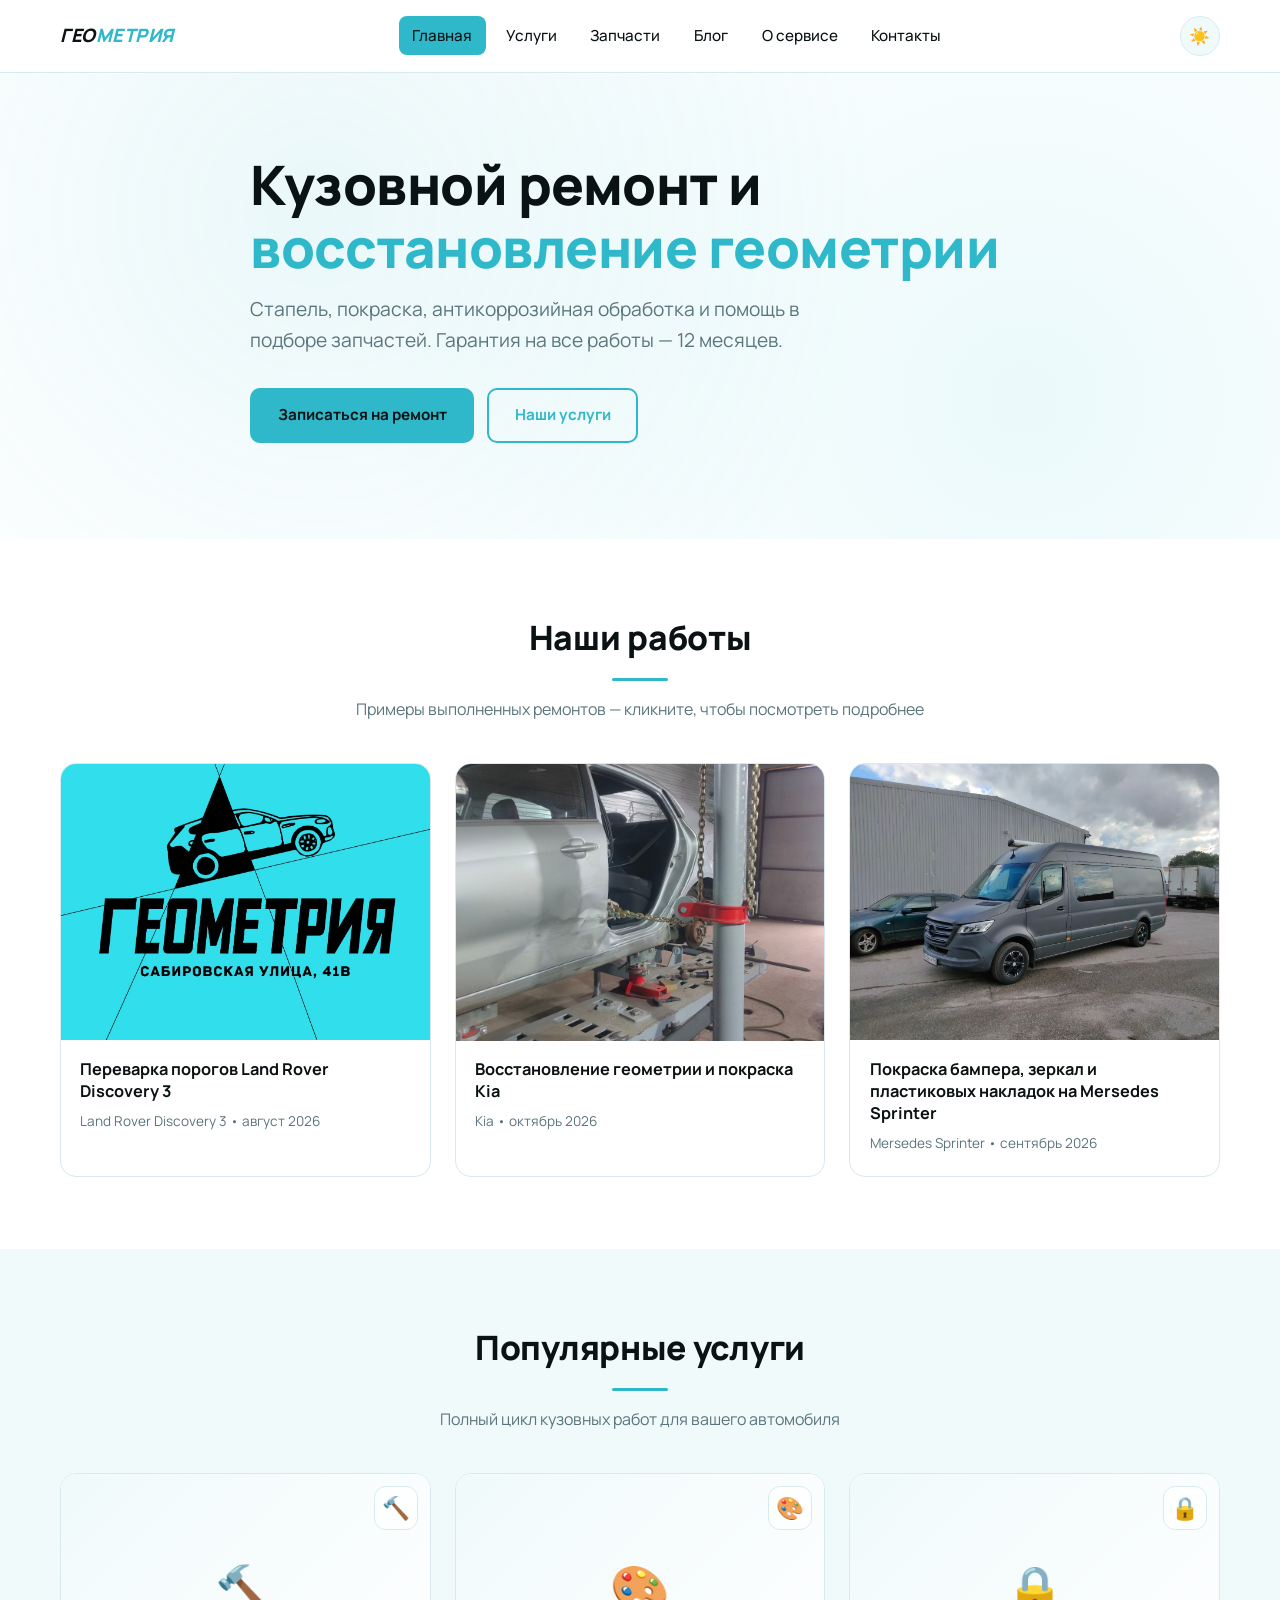
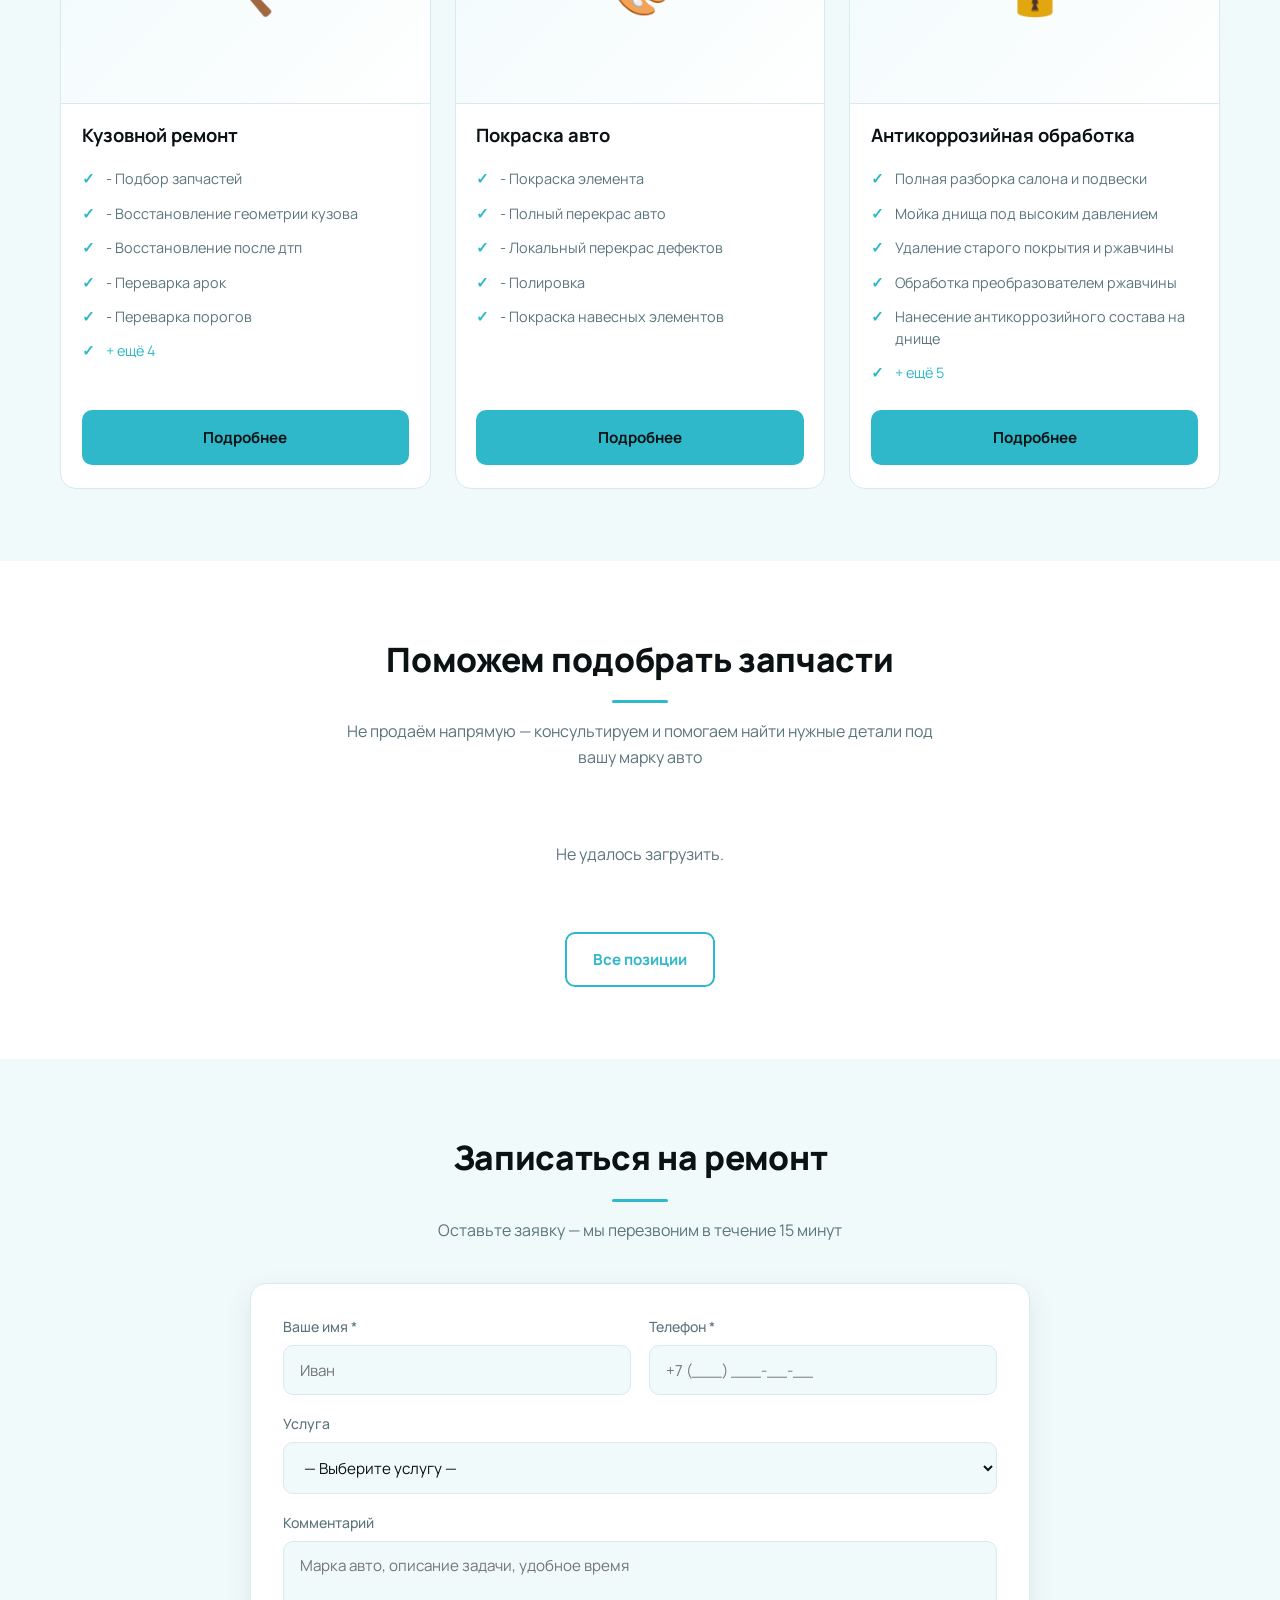
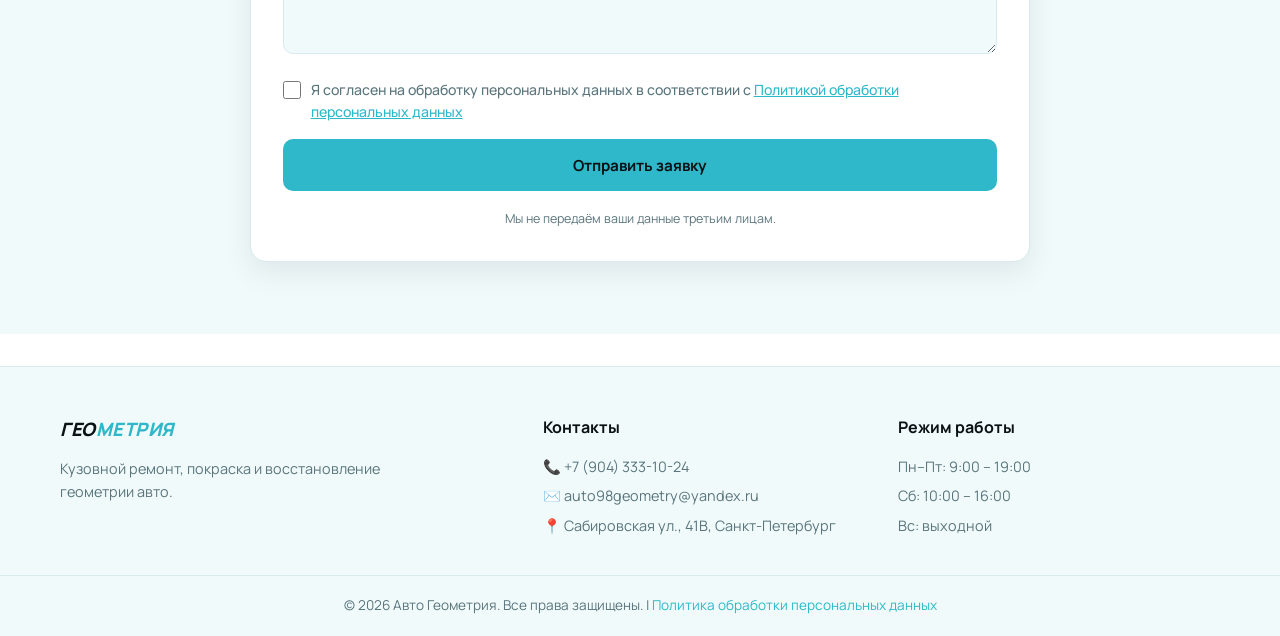
==== commit 8486f3f9: "Update index.html" ====
--- a/index.html
+++ b/index.html
@@ -207,7 +207,7 @@
   <div class="container footer-grid">
     <div>
       <div class="logo">ГЕО<span>МЕТРИЯ</span></div>
-      <p class="footer-text" data-contact="footerText">Кузовной ремонт, покраска и восстановление геометрии авто.</p>
+      <p class="footer-text">Кузовной ремонт, покраска и восстановление геометрии авто.</p>
     </div>
     <div>
       <h4>Контакты</h4>
@@ -231,119 +231,69 @@
 
 <script src="js/script.js"></script>
 <script>
-// Загрузка работ
+// Работы
 (function initHomeWorks() {
   fetch('data/works.json?v=' + Date.now())
     .then(r => r.json())
     .then(data => {
       const grid = document.getElementById('worksGrid');
       const items = (data.items || []).sort((a, b) => b.id - a.id).slice(0, 6);
-      if (!items.length) {
-        grid.innerHTML = '<p style="grid-column:1/-1;text-align:center;color:var(--text-muted);padding:2rem;">Работ пока нет.</p>';
-        return;
-      }
+      if (!items.length) { grid.innerHTML = '<p style="grid-column:1/-1;text-align:center;color:var(--text-muted);padding:2rem;">Работ пока нет.</p>'; return; }
       grid.innerHTML = items.map(w => {
         const img = w.images && w.images[0]
           ? `<img src="${w.images[0]}" alt="${escapeHtml(w.title)}" loading="lazy">`
           : `<div class="img-placeholder">📐</div>`;
-        return `
-          <a href="work.html?id=${w.id}" class="work-card">
-            ${img}
-            <div class="work-caption">
-              <h3>${escapeHtml(w.title)}</h3>
-              <span>${escapeHtml(w.car)} • ${escapeHtml((w.date || '').toLowerCase())}</span>
-            </div>
-          </a>`;
+        return `<a href="work.html?id=${w.id}" class="work-card">${img}<div class="work-caption"><h3>${escapeHtml(w.title)}</h3><span>${escapeHtml(w.car)} • ${escapeHtml((w.date || '').toLowerCase())}</span></div></a>`;
       }).join('');
     })
-    .catch(() => {
-      document.getElementById('worksGrid').innerHTML = '<p style="grid-column:1/-1;text-align:center;color:var(--text-muted);padding:2rem;">Не удалось загрузить.</p>';
-    });
-  function escapeHtml(s) {
-    return String(s || '').replace(/&/g, '&amp;').replace(/</g, '&lt;')
-      .replace(/>/g, '&gt;').replace(/"/g, '&quot;').replace(/'/g, '&#39;');
-  }
+    .catch(() => { document.getElementById('worksGrid').innerHTML = '<p style="grid-column:1/-1;text-align:center;color:var(--text-muted);padding:2rem;">Не удалось загрузить.</p>'; });
+  function escapeHtml(s) { return String(s || '').replace(/&/g, '&amp;').replace(/</g, '&lt;').replace(/>/g, '&gt;').replace(/"/g, '&quot;').replace(/'/g, '&#39;'); }
 })();
 
-// Загрузка услуг (первые 6 позиций)
+// Услуги (с фото)
 (function initHomeServices() {
   fetch('data/services.json?v=' + Date.now())
     .then(r => r.json())
     .then(data => {
       const grid = document.getElementById('servicesGrid');
       const services = data.items || [];
-      if (!services.length) {
-        grid.innerHTML = '<p style="grid-column:1/-1;text-align:center;color:var(--text-muted);padding:2rem;">Услуг пока нет.</p>';
-        return;
-      }
-
-      // Собираем все пункты всех услуг в один список, показываем первые 6
-      const flat = [];
-      services.forEach(s => {
-        (s.listItems || []).forEach(item => {
-          flat.push({
-            icon: s.icon || '🔧',
-            title: item,
-            category: s.title
-          });
-        });
-      });
-
-      grid.innerHTML = flat.slice(0, 6).map(x => `
-        <div class="service-card">
-          <div class="img-placeholder small">${escapeHtml(x.icon)}</div>
-          <h3>${escapeHtml(x.title)}</h3>
-          <p>${escapeHtml(x.category)}</p>
-          <div class="service-footer" style="justify-content:flex-end;">
-            <a href="services.html" class="btn btn-small">Подробнее</a>
-          </div>
-        </div>
-      `).join('');
+      if (!services.length) { grid.innerHTML = '<p style="grid-column:1/-1;text-align:center;color:var(--text-muted);padding:2rem;">Услуг пока нет.</p>'; return; }
+      grid.innerHTML = services.map(s => {
+        let imageBlock;
+        if (s.image) {
+          imageBlock = `<div class="service-image"><img src="${escapeHtml(s.image)}" alt="${escapeHtml(s.title)}" loading="lazy"><div class="icon-badge">${escapeHtml(s.icon || '🔧')}</div></div>`;
+        } else {
+          imageBlock = `<div class="service-image"><div class="img-placeholder">${escapeHtml(s.icon || '🔧')}</div><div class="icon-badge">${escapeHtml(s.icon || '🔧')}</div></div>`;
+        }
+        const items = (s.listItems || []).slice(0, 5).map(item => `<li>${escapeHtml(item)}</li>`).join('');
+        const more = (s.listItems || []).length > 5 ? `<li style="color:var(--accent);">+ ещё ${s.listItems.length - 5}</li>` : '';
+        return `<div class="service-card">${imageBlock}<div class="service-body"><h3>${escapeHtml(s.title)}</h3><ul class="service-items">${items}${more}</ul><a href="services.html" class="btn btn-primary btn-block">Подробнее</a></div></div>`;
+      }).join('');
     })
-    .catch(() => {
-      document.getElementById('servicesGrid').innerHTML = '<p style="grid-column:1/-1;text-align:center;color:var(--text-muted);padding:2rem;">Не удалось загрузить.</p>';
-    });
-  function escapeHtml(s) {
-    return String(s || '').replace(/&/g, '&amp;').replace(/</g, '&lt;')
-      .replace(/>/g, '&gt;').replace(/"/g, '&quot;').replace(/'/g, '&#39;');
-  }
+    .catch(() => { document.getElementById('servicesGrid').innerHTML = '<p style="grid-column:1/-1;text-align:center;color:var(--text-muted);padding:2rem;">Не удалось загрузить.</p>'; });
+  function escapeHtml(s) { return String(s || '').replace(/&/g, '&amp;').replace(/</g, '&lt;').replace(/>/g, '&gt;').replace(/"/g, '&quot;').replace(/'/g, '&#39;'); }
 })();
 
-// Загрузка товаров (первые 6)
+// Товары (с фото)
 (function initHomeProducts() {
   fetch('data/products.json?v=' + Date.now())
     .then(r => r.json())
     .then(data => {
       const grid = document.getElementById('productsGrid');
       const items = (data.items || []).slice(0, 6);
-      if (!items.length) {
-        grid.innerHTML = '<p style="grid-column:1/-1;text-align:center;color:var(--text-muted);padding:2rem;">Товаров пока нет.</p>';
-        return;
-      }
+      if (!items.length) { grid.innerHTML = '<p style="grid-column:1/-1;text-align:center;color:var(--text-muted);padding:2rem;">Товаров пока нет.</p>'; return; }
       grid.innerHTML = items.map(p => {
-        const img = p.image
-          ? `<img src="${p.image}" alt="${escapeHtml(p.title)}" loading="lazy" style="width:100%;aspect-ratio:4/3;object-fit:cover;">`
-          : `<div class="img-placeholder">${escapeHtml(p.icon || '📦')}</div>`;
-        return `
-          <div class="product-card">
-            ${img}
-            <div class="product-body">
-              <h3>${escapeHtml(p.title)}</h3>
-              <p class="product-desc">${escapeHtml(p.description)}</p>
-              <div class="product-footer" style="justify-content:flex-end;">
-                <a href="contacts.html" class="btn btn-small">Оставить заявку</a>
-              </div>
-            </div>
-          </div>`;
+        let imageBlock;
+        if (p.image) {
+          imageBlock = `<div class="product-image"><img src="${escapeHtml(p.image)}" alt="${escapeHtml(p.title)}" loading="lazy"><div class="icon-badge">${escapeHtml(p.icon || '📦')}</div></div>`;
+        } else {
+          imageBlock = `<div class="product-image"><div class="img-placeholder">${escapeHtml(p.icon || '📦')}</div><div class="icon-badge">${escapeHtml(p.icon || '📦')}</div></div>`;
+        }
+        return `<div class="product-card">${imageBlock}<div class="product-body"><h3>${escapeHtml(p.title)}</h3><p class="product-desc">${escapeHtml(p.description)}</p><div class="product-footer"><a href="contacts.html" class="btn btn-primary btn-small">Оставить заявку</a></div></div></div>`;
       }).join('');
     })
-    .catch(() => {
-      document.getElementById('productsGrid').innerHTML = '<p style="grid-column:1/-1;text-align:center;color:var(--text-muted);padding:2rem;">Не удалось загрузить.</p>';
-    });
-  function escapeHtml(s) {
-    return String(s || '').replace(/&/g, '&amp;').replace(/</g, '&lt;')
-      .replace(/>/g, '&gt;').replace(/"/g, '&quot;').replace(/'/g, '&#39;');
-  }
+    .catch(() => { document.getElementById('productsGrid').innerHTML = '<p style="grid-column:1/-1;text-align:center;color:var(--text-muted);padding:2rem;">Не удалось загрузить.</p>'; });
+  function escapeHtml(s) { return String(s || '').replace(/&/g, '&amp;').replace(/</g, '&lt;').replace(/>/g, '&gt;').replace(/"/g, '&quot;').replace(/'/g, '&#39;'); }
 })();
 
 // Политика
@@ -353,19 +303,14 @@
     if (!section) return;
     if (window.location.hash === '#privacy') {
       section.style.display = 'block';
-      document.querySelectorAll('main > section:not(#privacy)').forEach(s => {
-        s.style.display = 'none';
-      });
+      document.querySelectorAll('main > section:not(#privacy)').forEach(s => { s.style.display = 'none'; });
       setTimeout(() => window.scrollTo({ top: 0, behavior: 'smooth' }), 100);
     } else {
       section.style.display = 'none';
-      document.querySelectorAll('main > section:not(#privacy)').forEach(s => {
-        s.style.display = '';
-      });
+      document.querySelectorAll('main > section:not(#privacy)').forEach(s => { s.style.display = ''; });
     }
   }
-  window.addEventListener('hashchange', showPrivacyIfReady);
-  function showPrivacyIfReady() { showPrivacyIfHash(); }
+  window.addEventListener('hashchange', showPrivacyIfHash);
   showPrivacyIfHash();
 })();
 </script>
--- a/css/style.css
+++ b/css/style.css
@@ -96,10 +96,10 @@
 .section-sub { text-align: center; color: var(--text-muted); margin: 1rem auto 2.5rem; max-width: 620px; }
 
 /* ===== СЕТКИ ===== */
-.grid { display: grid; gap: 1.25rem; }
+.grid { display: grid; gap: 1.5rem; }
 .grid-works { grid-template-columns: repeat(3, 1fr); }
 .grid-services { grid-template-columns: repeat(3, 1fr); }
-.grid-products { grid-template-columns: repeat(4, 1fr); }
+.grid-products { grid-template-columns: repeat(3, 1fr); }
 
 /* ===== ЗАГЛУШКИ ===== */
 .img-placeholder {
@@ -113,33 +113,179 @@
 .img-placeholder.small { aspect-ratio: 16/10; font-size: 2.4rem; border-bottom: 1px solid var(--border); }
 .img-placeholder.large { aspect-ratio: 16/9; font-size: 4rem; border-radius: 12px; border-style: dashed; }
 
-/* ===== РАБОТЫ ===== */
-.work-card { display: block; background: var(--card); border: 1px solid var(--border); border-radius: 14px; overflow: hidden; transition: 0.25s; }
-.work-card:hover { transform: translateY(-5px); border-color: var(--accent); box-shadow: var(--shadow); }
+/* ===== КАРТОЧКА РАБОТЫ ===== */
+.work-card {
+  display: block; background: var(--card);
+  border: 1px solid var(--border); border-radius: 16px;
+  overflow: hidden; transition: 0.3s;
+}
+.work-card:hover { transform: translateY(-6px); border-color: var(--accent); box-shadow: var(--shadow); }
+.work-card img {
+  width: 100%; aspect-ratio: 4/3; object-fit: cover;
+  display: block; background: var(--bg-alt);
+  transition: transform 0.4s;
+}
+.work-card:hover img { transform: scale(1.06); }
 .work-card:hover .img-placeholder { background: linear-gradient(135deg, var(--accent-soft), var(--card)); }
-.work-card img { width: 100%; aspect-ratio: 4/3; object-fit: cover; display: block; background: var(--bg-alt); transition: transform 0.35s; }
-.work-card:hover img { transform: scale(1.05); }
-.work-caption { padding: 1rem 1.1rem 1.2rem; }
-.work-caption h3 { font-size: 1rem; margin-bottom: 0.25rem; }
+.work-caption { padding: 1.1rem 1.2rem 1.3rem; }
+.work-caption h3 { font-size: 1.02rem; margin-bottom: 0.35rem; line-height: 1.35; }
 .work-caption span { font-size: 0.85rem; color: var(--text-muted); }
 .work-card.hidden { display: none; }
 
-/* ===== УСЛУГИ ===== */
-.service-card { background: var(--card); border: 1px solid var(--border); border-radius: 14px; overflow: hidden; transition: 0.25s; display: flex; flex-direction: column; }
-.service-card:hover { transform: translateY(-5px); border-color: var(--accent); box-shadow: var(--shadow); }
-.service-card h3 { padding: 1rem 1.1rem 0.4rem; font-size: 1.05rem; }
-.service-card > p { padding: 0 1.1rem; color: var(--text-muted); font-size: 0.9rem; flex: 1; }
-.service-footer { display: flex; justify-content: space-between; align-items: center; padding: 1rem 1.1rem 1.2rem; gap: 0.6rem; }
+/* ===== КАРТОЧКА УСЛУГИ (с фото) ===== */
+.service-card {
+  background: var(--card);
+  border: 1px solid var(--border);
+  border-radius: 16px;
+  overflow: hidden;
+  transition: 0.3s;
+  display: flex;
+  flex-direction: column;
+}
+.service-card:hover {
+  transform: translateY(-6px);
+  border-color: var(--accent);
+  box-shadow: var(--shadow);
+}
+.service-card:hover .service-image img { transform: scale(1.06); }
+
+.service-image {
+  position: relative;
+  aspect-ratio: 16/10;
+  overflow: hidden;
+  background: var(--bg-alt);
+  border-bottom: 1px solid var(--border);
+}
+.service-image img {
+  width: 100%; height: 100%;
+  object-fit: cover;
+  display: block;
+  transition: transform 0.4s;
+}
+.service-image .icon-badge {
+  position: absolute;
+  top: 0.75rem; right: 0.75rem;
+  width: 44px; height: 44px;
+  border-radius: 12px;
+  background: color-mix(in srgb, var(--bg) 80%, transparent);
+  backdrop-filter: blur(8px);
+  display: flex; align-items: center; justify-content: center;
+  font-size: 1.4rem;
+  border: 1px solid var(--border);
+}
+.service-image .img-placeholder {
+  border: none; border-radius: 0;
+  aspect-ratio: 16/10;
+  font-size: 3rem;
+}
+
+.service-body {
+  padding: 1.25rem 1.3rem 1.4rem;
+  display: flex;
+  flex-direction: column;
+  flex: 1;
+}
+.service-body h3 {
+  font-size: 1.15rem;
+  margin-bottom: 0.85rem;
+  line-height: 1.3;
+}
+.service-items {
+  list-style: none;
+  padding: 0;
+  margin: 0 0 1.25rem;
+  flex: 1;
+}
+.service-items li {
+  padding: 0.4rem 0 0.4rem 1.5rem;
+  font-size: 0.9rem;
+  color: var(--text-muted);
+  position: relative;
+  line-height: 1.5;
+}
+.service-items li::before {
+  content: "✓";
+  position: absolute;
+  left: 0;
+  color: var(--accent);
+  font-weight: 800;
+  font-size: 0.95rem;
+}
+
+/* ===== КАРТОЧКА ТОВАРА (с фото) ===== */
+.product-card {
+  background: var(--card);
+  border: 1px solid var(--border);
+  border-radius: 16px;
+  overflow: hidden;
+  transition: 0.3s;
+  display: flex;
+  flex-direction: column;
+}
+.product-card:hover {
+  transform: translateY(-6px);
+  border-color: var(--accent);
+  box-shadow: var(--shadow);
+}
+.product-card:hover .product-image img { transform: scale(1.06); }
+
+.product-image {
+  position: relative;
+  aspect-ratio: 4/3;
+  overflow: hidden;
+  background: var(--bg-alt);
+  border-bottom: 1px solid var(--border);
+}
+.product-image img {
+  width: 100%; height: 100%;
+  object-fit: cover;
+  display: block;
+  transition: transform 0.4s;
+}
+.product-image .icon-badge {
+  position: absolute;
+  top: 0.75rem; right: 0.75rem;
+  width: 44px; height: 44px;
+  border-radius: 12px;
+  background: color-mix(in srgb, var(--bg) 80%, transparent);
+  backdrop-filter: blur(8px);
+  display: flex; align-items: center; justify-content: center;
+  font-size: 1.4rem;
+  border: 1px solid var(--border);
+}
+.product-image .img-placeholder {
+  border: none; border-radius: 0;
+  aspect-ratio: 4/3;
+  font-size: 3rem;
+}
+
+.product-body {
+  padding: 1.15rem 1.2rem 1.3rem;
+  display: flex;
+  flex-direction: column;
+  flex: 1;
+}
+.product-body h3 {
+  font-size: 1.05rem;
+  margin-bottom: 0.5rem;
+  line-height: 1.3;
+}
+.product-desc {
+  color: var(--text-muted);
+  font-size: 0.88rem;
+  flex: 1;
+  margin-bottom: 1rem;
+  line-height: 1.55;
+}
+.product-footer {
+  display: flex;
+  justify-content: flex-end;
+}
+.product-card.hidden { display: none; }
+
+/* ===== СТАРЫЕ КАРТОЧКИ УСЛУГ (для главной, до перехода на новую вёрстку) ===== */
+.service-footer-old { display: flex; justify-content: space-between; align-items: center; padding: 1rem 1.1rem 1.2rem; gap: 0.6rem; }
 .price { font-weight: 700; color: var(--accent); font-size: 1.05rem; white-space: nowrap; }
-
-/* ===== ТОВАРЫ ===== */
-.product-card { background: var(--card); border: 1px solid var(--border); border-radius: 14px; overflow: hidden; transition: 0.25s; display: flex; flex-direction: column; }
-.product-card:hover { transform: translateY(-5px); border-color: var(--accent); box-shadow: var(--shadow); }
-.product-body { padding: 1rem 1.1rem 1.2rem; flex: 1; display: flex; flex-direction: column; }
-.product-body h3 { font-size: 0.98rem; margin-bottom: 0.3rem; }
-.product-desc { color: var(--text-muted); font-size: 0.85rem; flex: 1; margin-bottom: 0.9rem; }
-.product-footer { display: flex; justify-content: space-between; align-items: center; gap: 0.5rem; }
-.product-card.hidden { display: none; }
 
 /* ===== ФИЛЬТРЫ ===== */
 .filter-tabs { display: flex; flex-wrap: wrap; justify-content: center; gap: 0.5rem; margin-bottom: 2rem; }
@@ -190,7 +336,6 @@
 .contact-form textarea { resize: vertical; min-height: 100px; }
 .form-note { font-size: 0.78rem; color: var(--text-muted); text-align: center; }
 
-/* ===== ЧЕК-БОКС СОГЛАСИЯ ===== */
 .form-consent { margin-top: 0.5rem; }
 .checkbox-label {
   display: flex; align-items: flex-start; gap: 0.6rem;
@@ -304,8 +449,7 @@
 
 /* ===== АДАПТИВ ===== */
 @media (max-width: 1024px) {
-  .grid-works, .grid-services { grid-template-columns: repeat(2, 1fr); }
-  .grid-products { grid-template-columns: repeat(2, 1fr); }
+  .grid-works, .grid-services, .grid-products { grid-template-columns: repeat(2, 1fr); }
   .equipment-grid { grid-template-columns: repeat(2, 1fr); }
 }
 @media (max-width: 768px) {
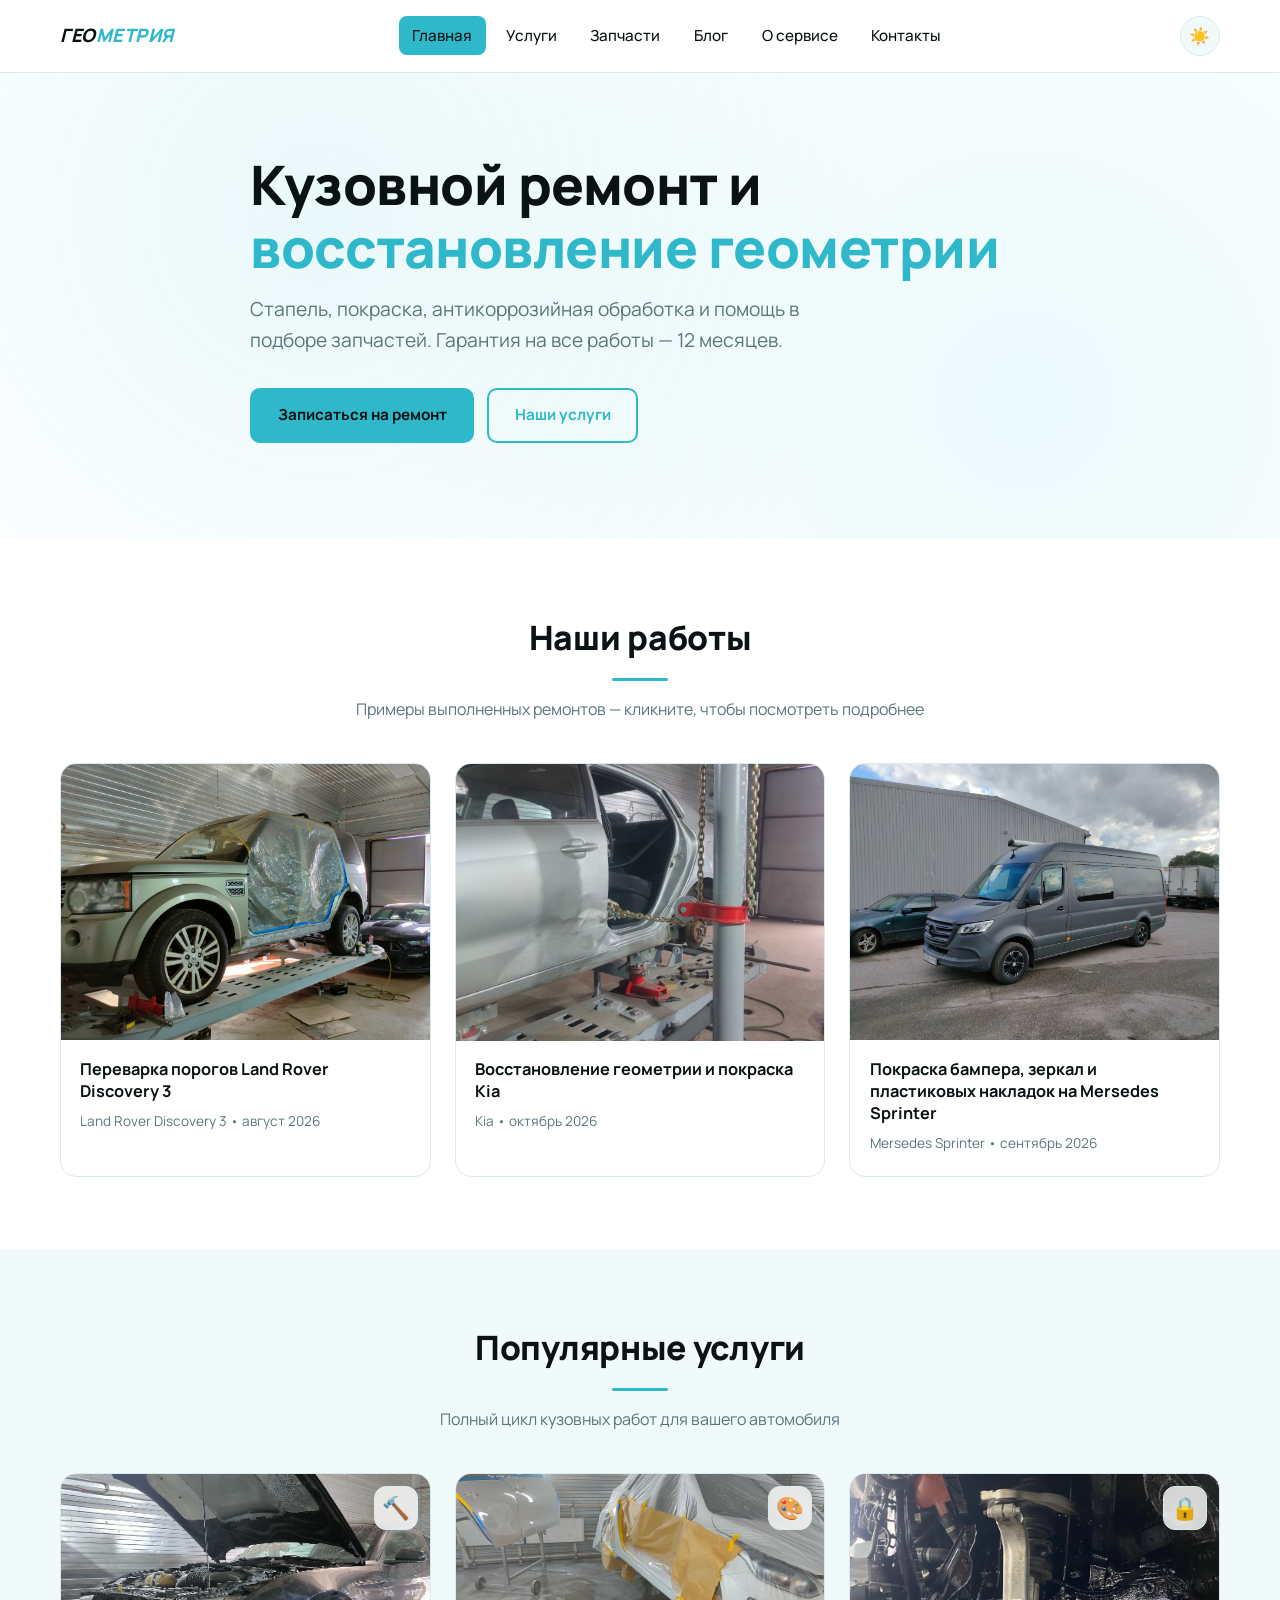
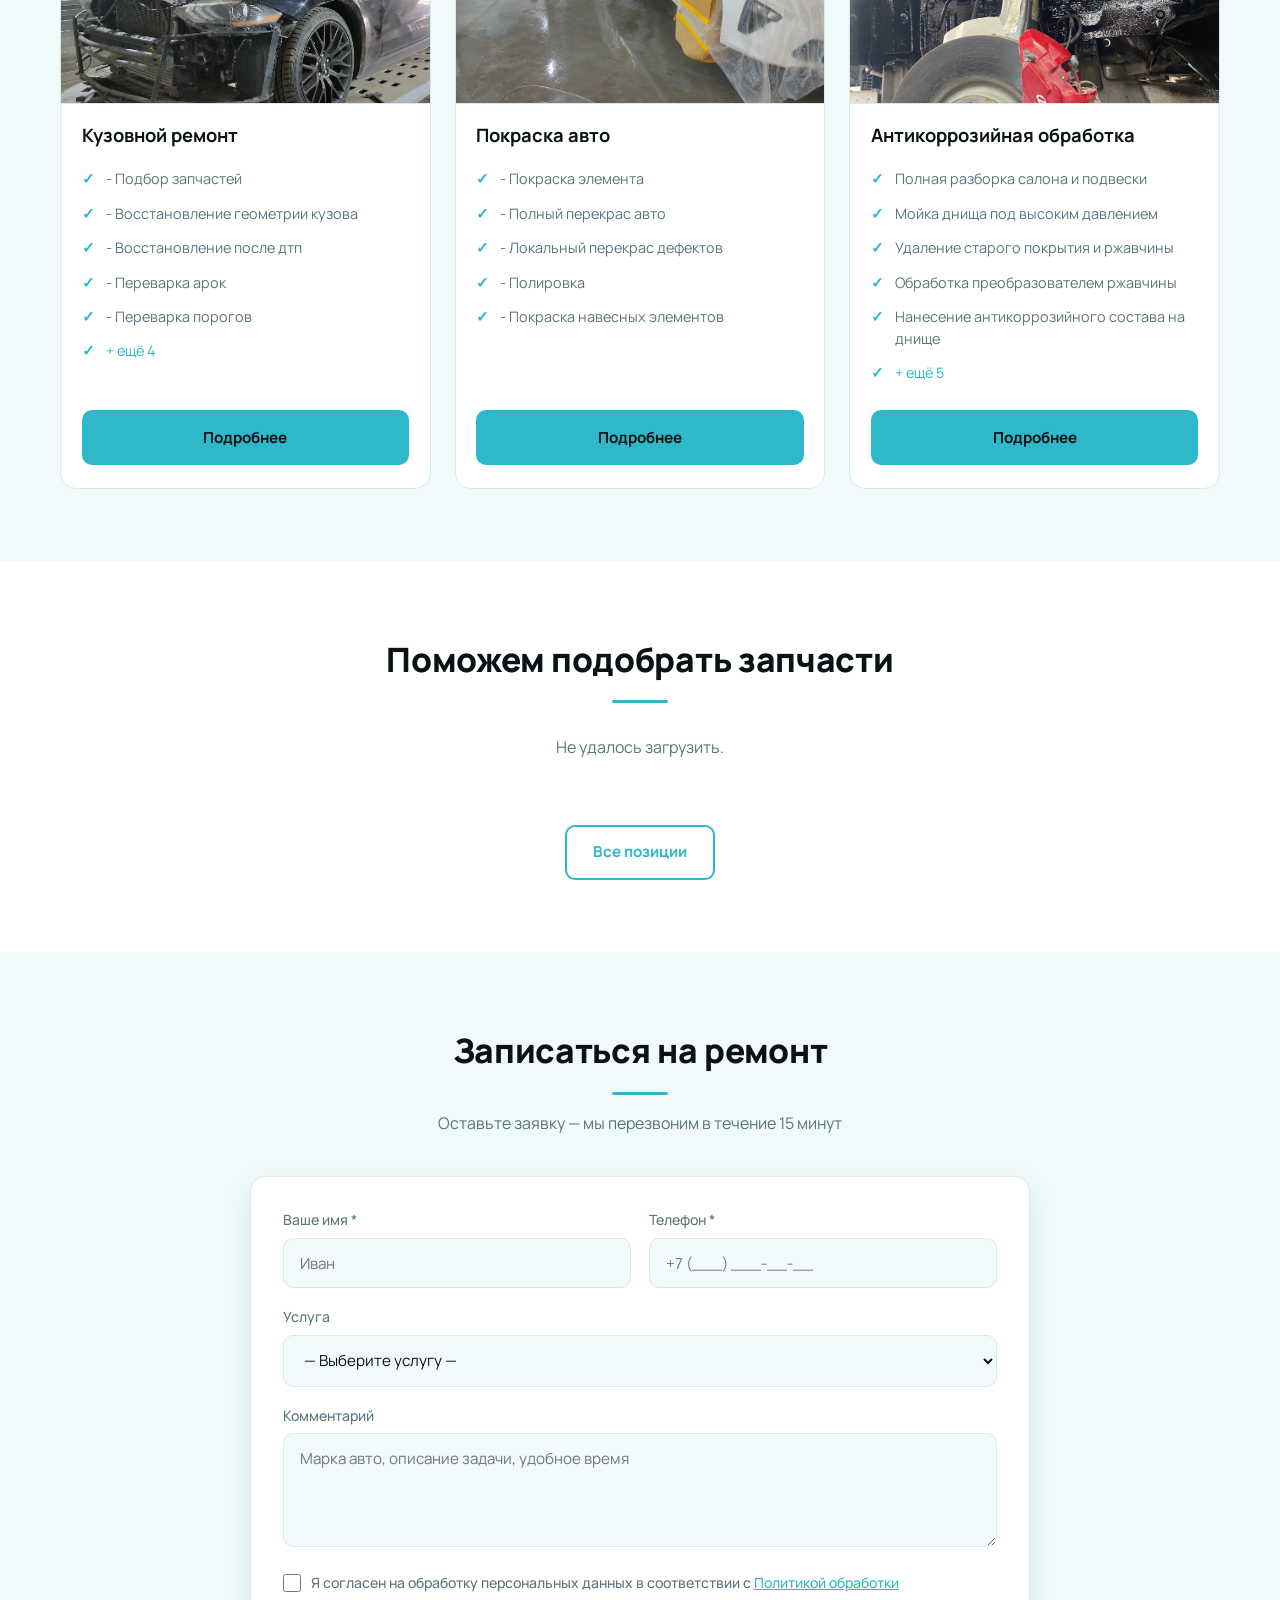
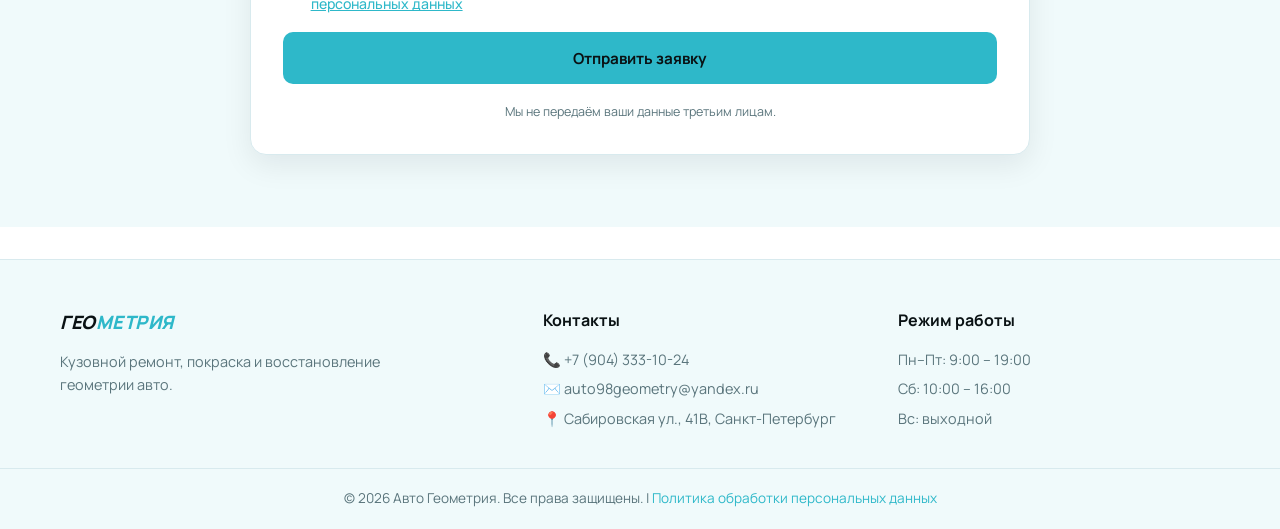
==== commit 8cc9ec10: "Update index.html" ====
--- a/index.html
+++ b/index.html
@@ -66,7 +66,6 @@
   <section class="section" id="products">
     <div class="container">
       <h2 class="section-title">Поможем подобрать запчасти</h2>
-      <p class="section-sub">Не продаём напрямую — консультируем и помогаем найти нужные детали под вашу марку авто</p>
       <div class="grid grid-products" id="productsGrid">
         <p style="grid-column:1/-1;text-align:center;color:var(--text-muted);padding:2rem;">Загрузка…</p>
       </div>
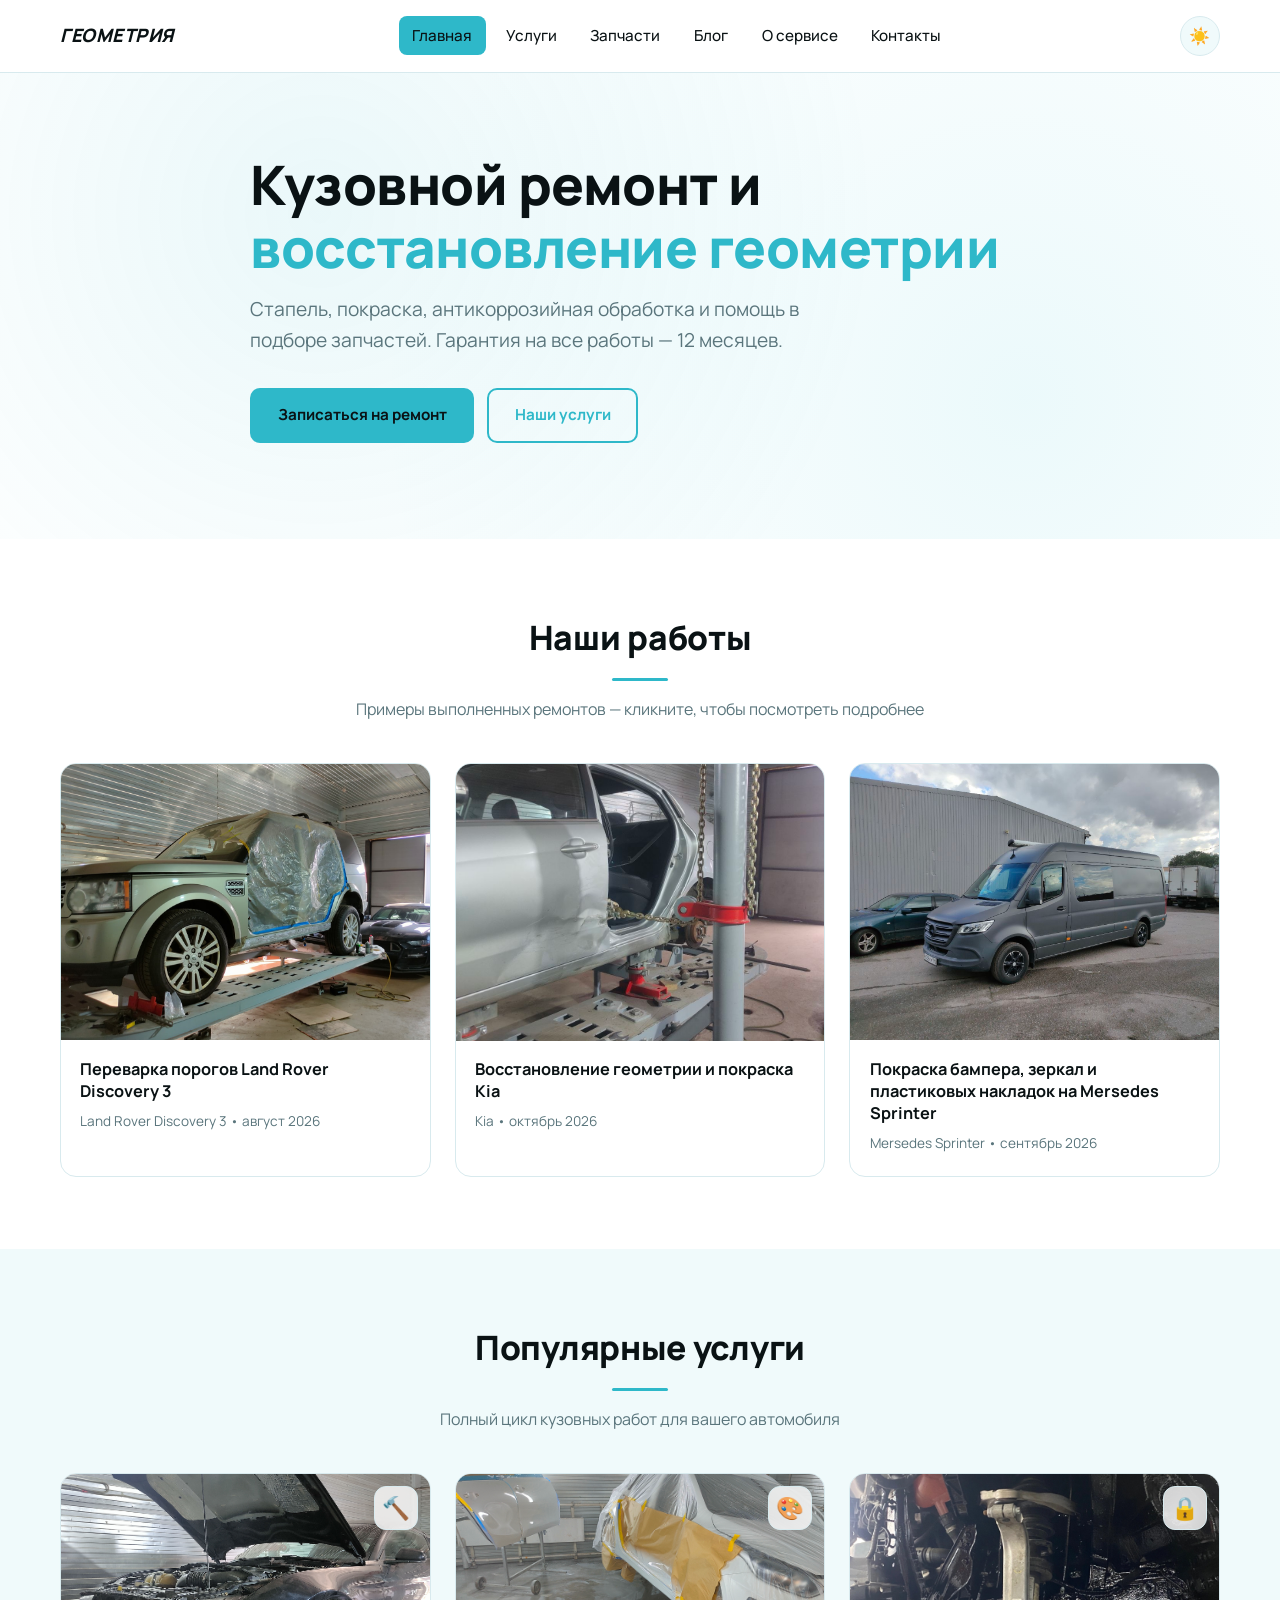
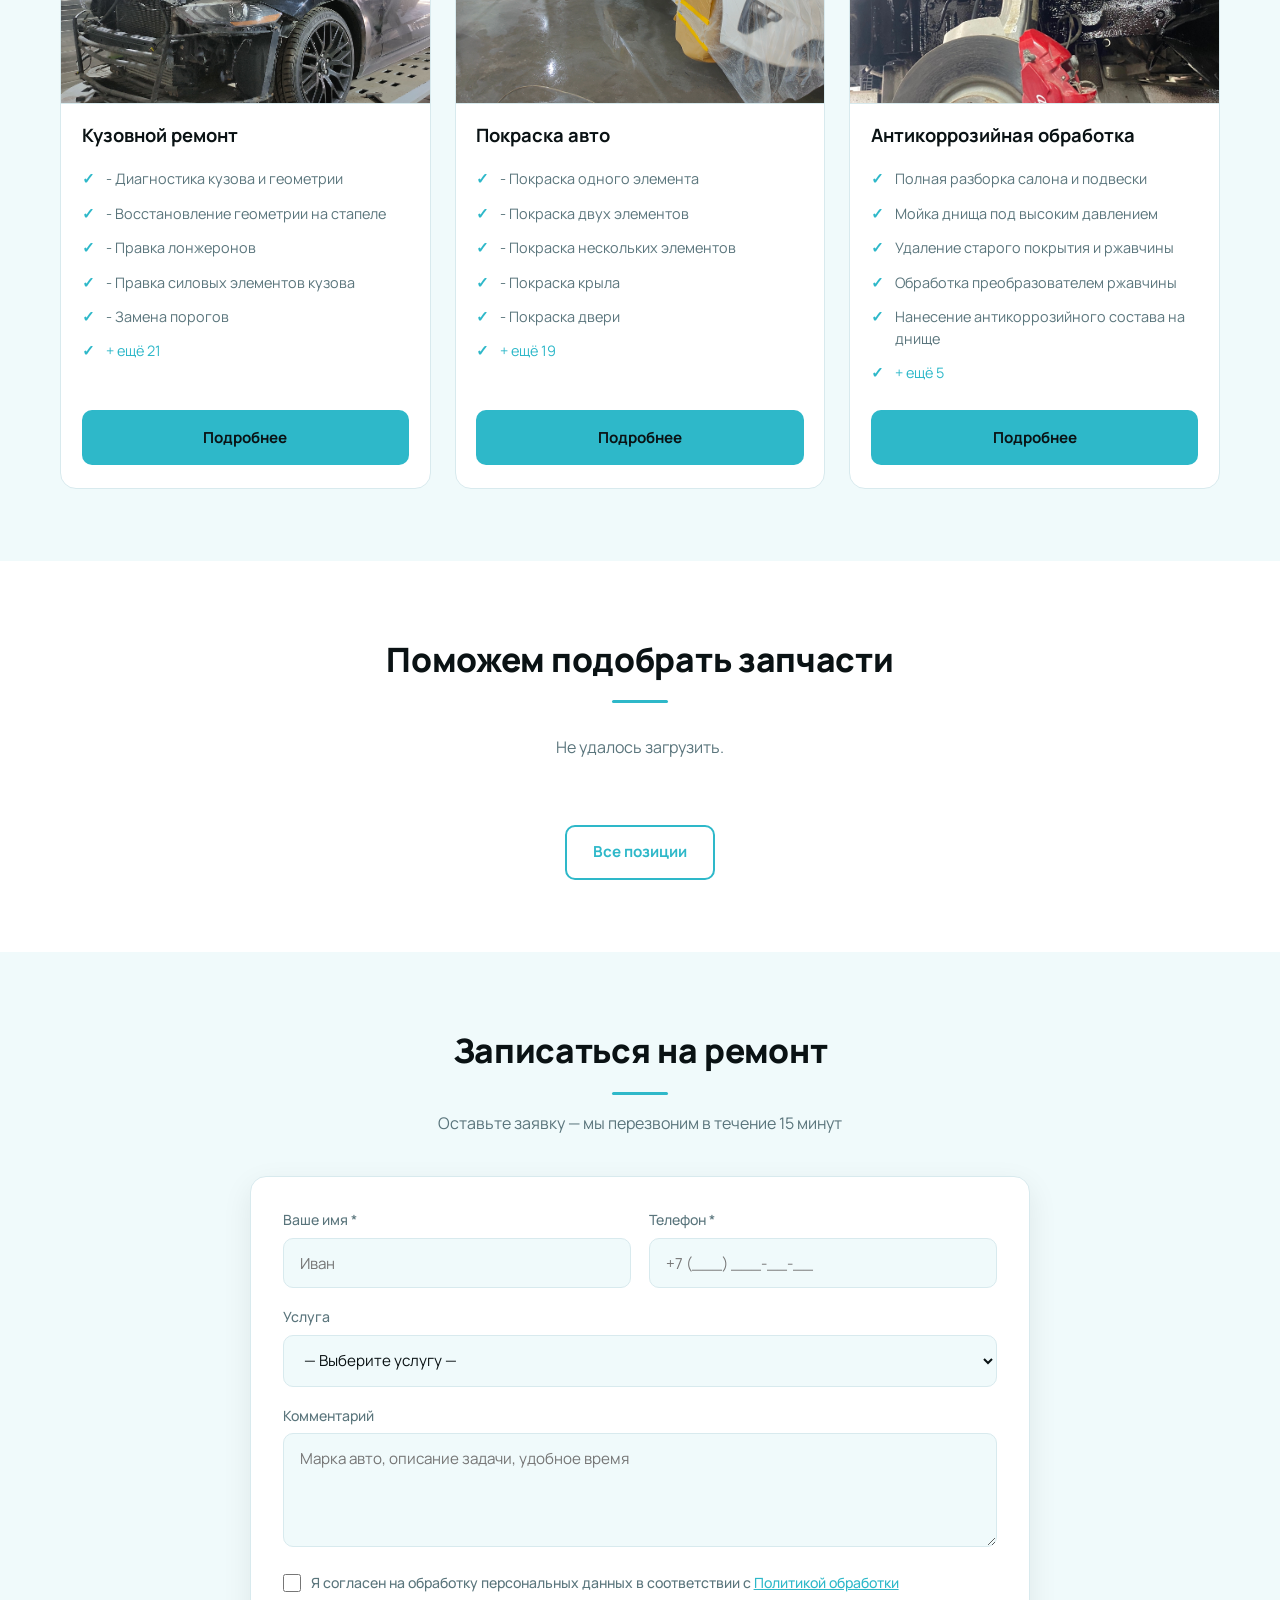
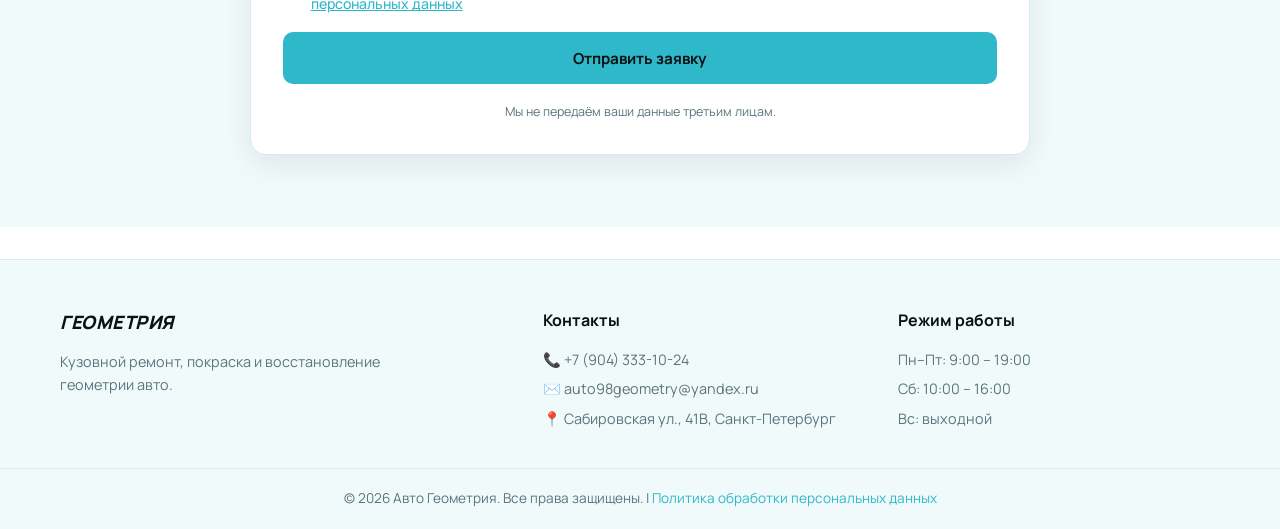
==== commit 03db090b: "Update index.html" ====
--- a/index.html
+++ b/index.html
@@ -13,7 +13,7 @@
 
 <header class="header">
   <nav class="nav container">
-    <a href="index.html" class="logo">ГЕО<span>МЕТРИЯ</span></a>
+    <a href="index.html" class="logo">ГЕОМЕТРИЯ</a>
     <ul class="nav-menu" id="navMenu">
       <li><a href="index.html" class="nav-link active">Главная</a></li>
       <li><a href="services.html" class="nav-link">Услуги</a></li>
@@ -134,7 +134,7 @@
         <h2 style="font-size:1.3rem;margin:2.5rem 0 1rem;padding-bottom:0.5rem;border-bottom:1px solid var(--border);">2. Основные понятия</h2>
         <ul style="color:var(--text-muted);margin:0.5rem 0 1rem 1.3rem;">
           <li style="margin-bottom:0.4rem;"><strong>Персональные данные</strong> — любая информация, относящаяся к прямо или косвенно определённому или определяемому физическому лицу.</li>
-          <li style="margin-bottom:0.4rem;"><strong>Обработка персональных данных</strong> — любое действие (операция) или совокупность действий с персональными данными, включая сбор, запись, систематизацию, накопление, хранение, уточнение, извлечение, использование, передачу, обезличивание, блокирование, удаление, уничтожение.</li>
+          <li style="margin-bottom:0.4rem;"><strong>Обработка персональных данных</strong> — любое действие (операция) или совокупность действий с персональными данными.</li>
           <li style="margin-bottom:0.4rem;"><strong>Оператор</strong> — лицо, организующее и (или) осуществляющее обработку персональных данных.</li>
           <li style="margin-bottom:0.4rem;"><strong>Субъект персональных данных</strong> — физическое лицо, которое прямо или косвенно определено или определяется с помощью персональных данных.</li>
         </ul>
@@ -142,10 +142,10 @@
         <h2 style="font-size:1.3rem;margin:2.5rem 0 1rem;padding-bottom:0.5rem;border-bottom:1px solid var(--border);">3. Цели обработки персональных данных</h2>
         <p style="color:var(--text-muted);margin-bottom:0.9rem;">Оператор обрабатывает персональные данные субъектов в следующих целях:</p>
         <ul style="color:var(--text-muted);margin:0.5rem 0 1rem 1.3rem;">
-          <li style="margin-bottom:0.4rem;">заключение и исполнение договоров на оказание услуг (кузовной ремонт, покраска, антикоррозийная обработка, подбор запчастей);</li>
+          <li style="margin-bottom:0.4rem;">заключение и исполнение договоров на оказание услуг;</li>
           <li style="margin-bottom:0.4rem;">предоставление услуг по диагностике, техническому обслуживанию и гарантийному сопровождению;</li>
-          <li style="margin-bottom:0.4rem;">организация обратной связи с клиентами, обработка заявок и обращений (в том числе через формы на Сайте);</li>
-          <li style="margin-bottom:0.4rem;">информирование клиентов об услугах, акциях и специальных предложениях (при наличии отдельного согласия);</li>
+          <li style="margin-bottom:0.4rem;">организация обратной связи с клиентами, обработка заявок и обращений;</li>
+          <li style="margin-bottom:0.4rem;">информирование клиентов об услугах, акциях и специальных предложениях;</li>
           <li style="margin-bottom:0.4rem;">анализ и улучшение качества сервиса и работы Сайта.</li>
         </ul>
 
@@ -163,12 +163,12 @@
           <li style="margin-bottom:0.4rem;">номер контактного телефона;</li>
           <li style="margin-bottom:0.4rem;">адрес электронной почты (e-mail);</li>
           <li style="margin-bottom:0.4rem;">марка и модель автомобиля, VIN, государственный регистрационный номер;</li>
-          <li style="margin-bottom:0.4rem;">обезличенные технические данные (cookie, IP-адрес, данные браузера, дата и время посещения).</li>
+          <li style="margin-bottom:0.4rem;">обезличенные технические данные (cookie, IP-адрес).</li>
         </ul>
 
         <h2 style="font-size:1.3rem;margin:2.5rem 0 1rem;padding-bottom:0.5rem;border-bottom:1px solid var(--border);">6. Порядок и условия обработки персональных данных</h2>
         <p style="color:var(--text-muted);margin-bottom:0.9rem;">6.1. Обработка персональных данных осуществляется с использованием средств автоматизации и без использования таких средств.</p>
-        <p style="color:var(--text-muted);margin-bottom:0.9rem;">6.2. Оператор принимает необходимые правовые, организационные и технические меры для защиты персональных данных от неправомерного доступа, уничтожения, изменения, блокирования, копирования, распространения.</p>
+        <p style="color:var(--text-muted);margin-bottom:0.9rem;">6.2. Оператор принимает необходимые правовые, организационные и технические меры для защиты персональных данных.</p>
         <p style="color:var(--text-muted);margin-bottom:0.9rem;">6.3. Оператор обеспечивает хранение персональных данных не дольше, чем этого требуют цели обработки.</p>
         <p style="color:var(--text-muted);margin-bottom:0.9rem;">6.4. Обработка прекращается по достижении целей обработки, при отзыве согласия субъектом, а также при выявлении неправомерной обработки.</p>
 
@@ -205,7 +205,7 @@
 <footer class="footer">
   <div class="container footer-grid">
     <div>
-      <div class="logo">ГЕО<span>МЕТРИЯ</span></div>
+      <div class="logo">ГЕОМЕТРИЯ</div>
       <p class="footer-text">Кузовной ремонт, покраска и восстановление геометрии авто.</p>
     </div>
     <div>
--- a/css/style.css
+++ b/css/style.css
@@ -36,8 +36,17 @@
   border-bottom: 1px solid var(--border);
 }
 .nav { display: flex; align-items: center; justify-content: space-between; padding: 1rem 1.25rem; gap: 1rem; }
-.logo { font-size: 1.15rem; font-weight: 800; letter-spacing: 0.5px; white-space: nowrap; font-style: italic; text-transform: uppercase; }
-.logo span { color: var(--accent); }
+.logo {
+  font-size: 1.15rem;
+  font-weight: 800;
+  letter-spacing: 0.5px;
+  white-space: nowrap;
+  font-style: italic;
+  text-transform: uppercase;
+  color: var(--text);
+  transition: 0.2s;
+}
+.logo:hover { color: var(--accent); }
 .nav-menu { display: flex; gap: 0.4rem; list-style: none; padding: 0; }
 .nav-link { padding: 0.55rem 0.85rem; border-radius: 8px; font-weight: 500; font-size: 0.95rem; transition: 0.2s; white-space: nowrap; }
 .nav-link:hover { background: var(--bg-alt); }
@@ -283,7 +292,7 @@
 }
 .product-card.hidden { display: none; }
 
-/* ===== СТАРЫЕ КАРТОЧКИ УСЛУГ (для главной, до перехода на новую вёрстку) ===== */
+/* ===== СТАРЫЕ КАРТОЧКИ УСЛУГ ===== */
 .service-footer-old { display: flex; justify-content: space-between; align-items: center; padding: 1rem 1.1rem 1.2rem; gap: 0.6rem; }
 .price { font-weight: 700; color: var(--accent); font-size: 1.05rem; white-space: nowrap; }
 
